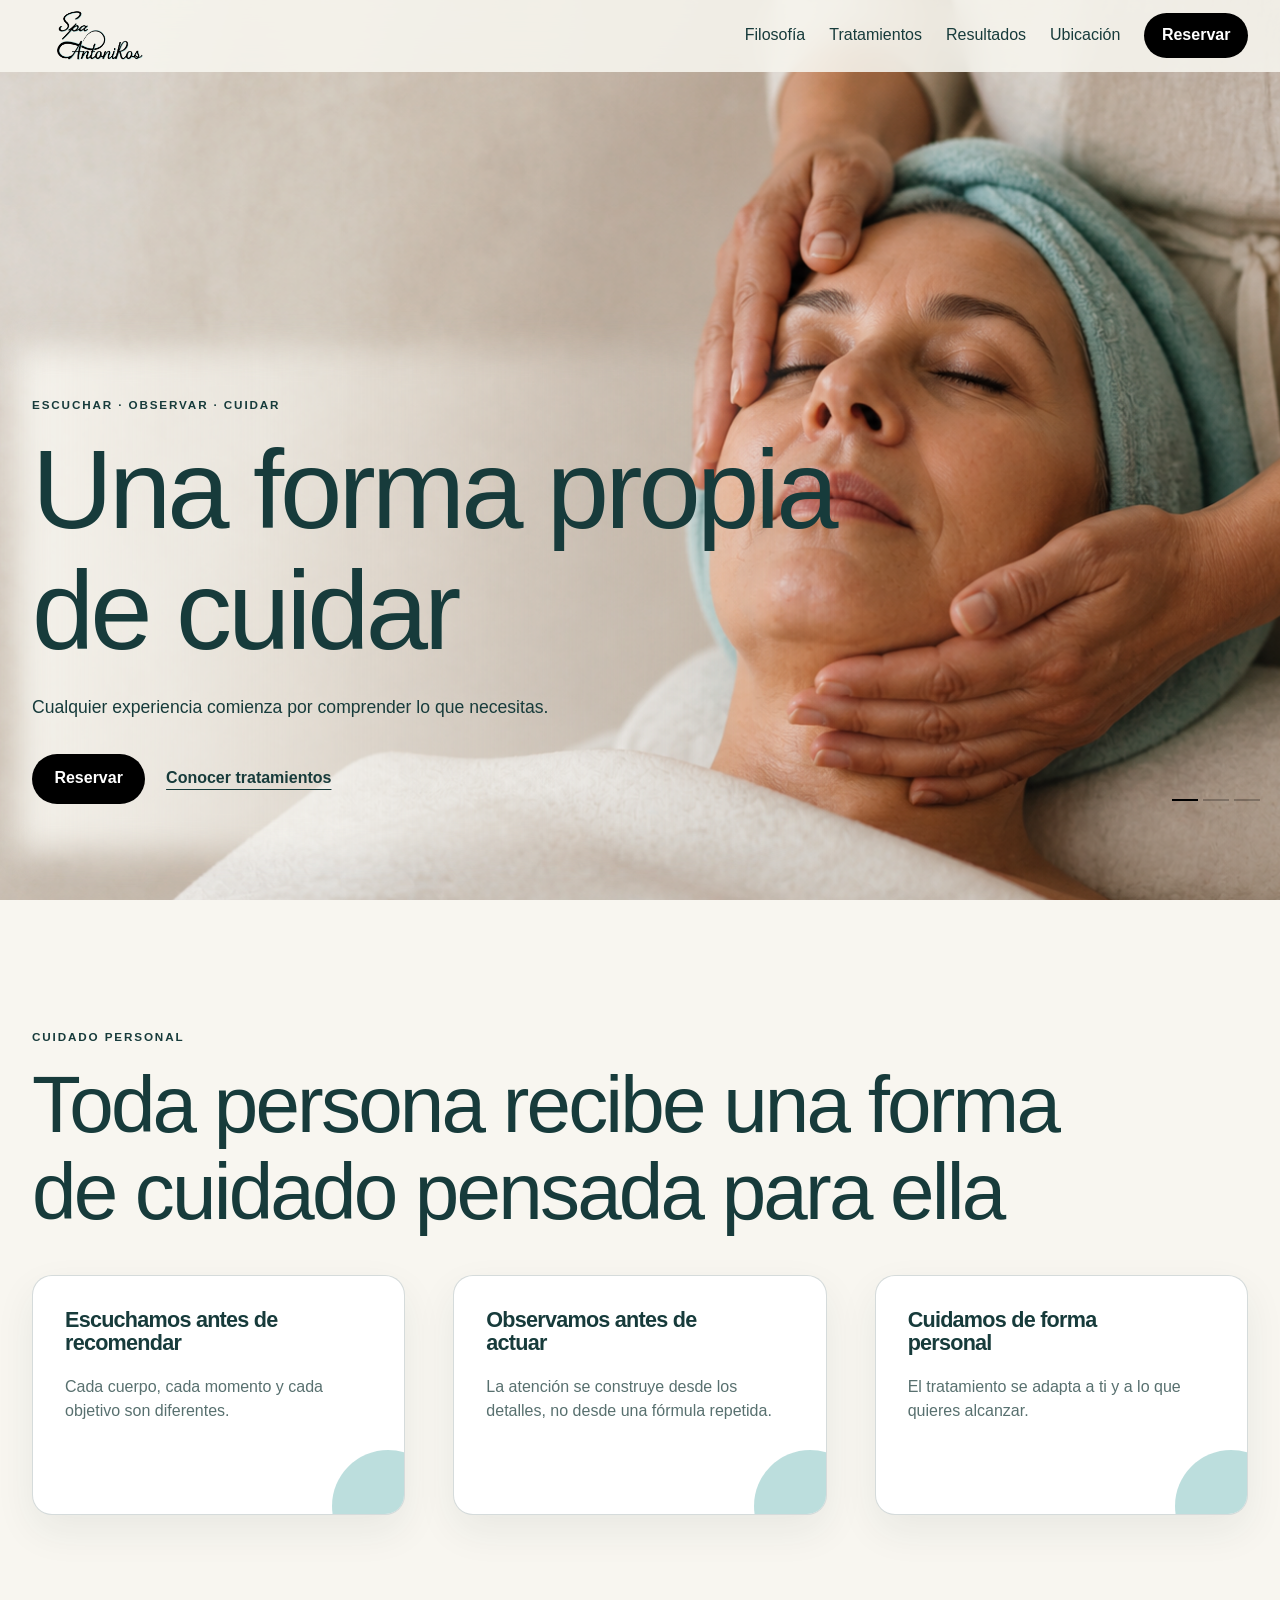
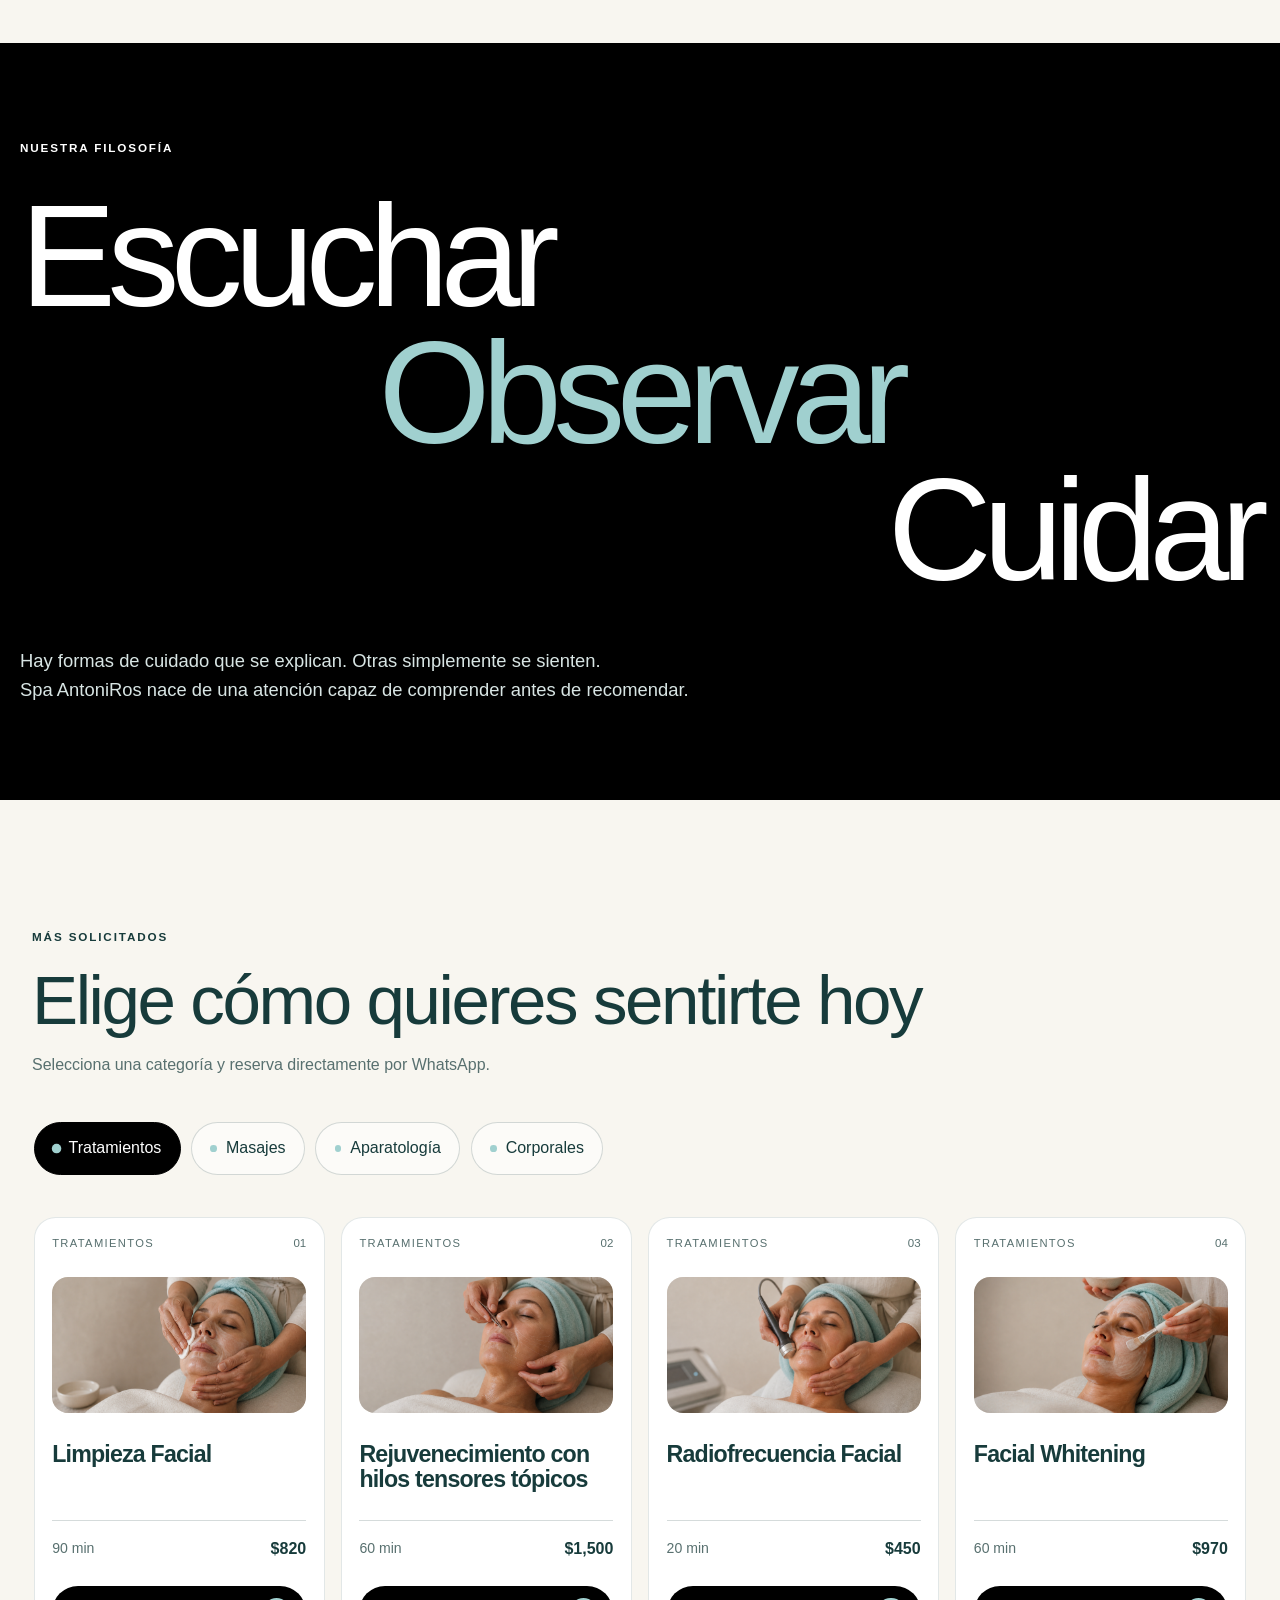
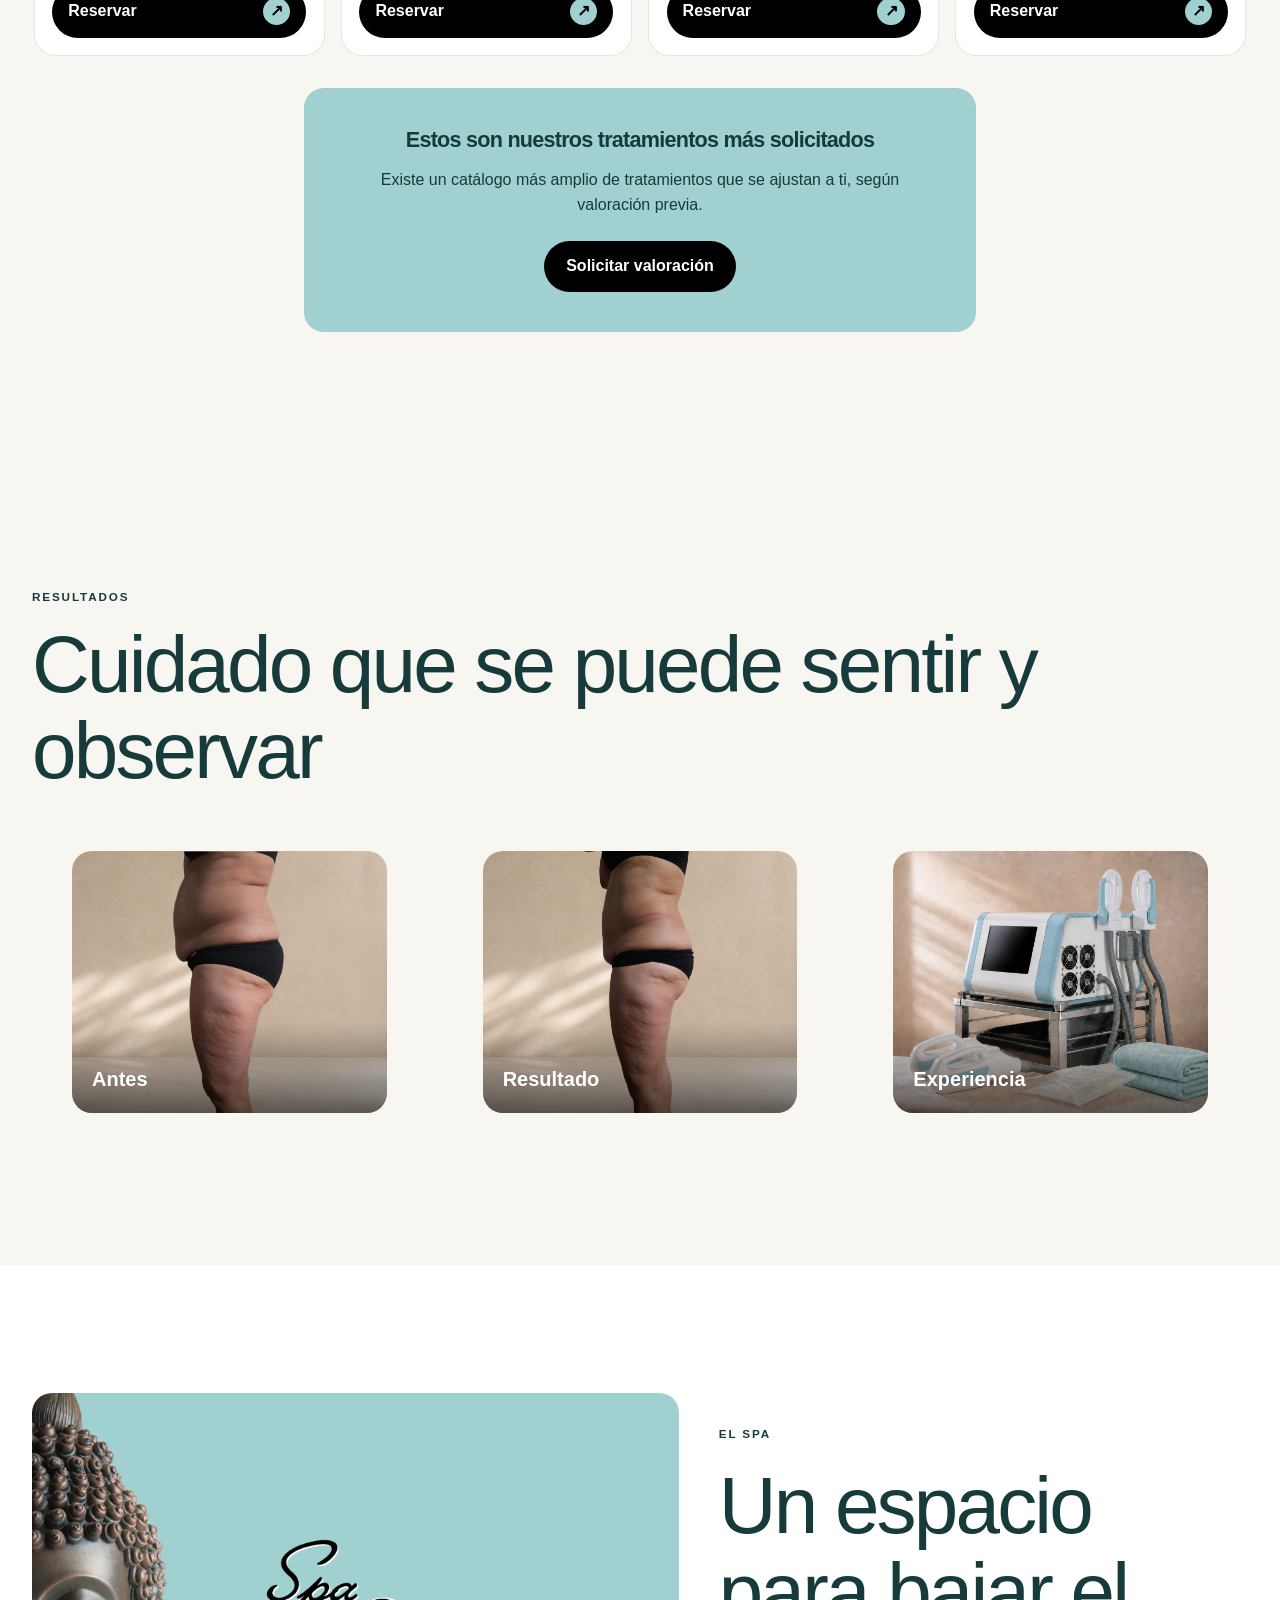
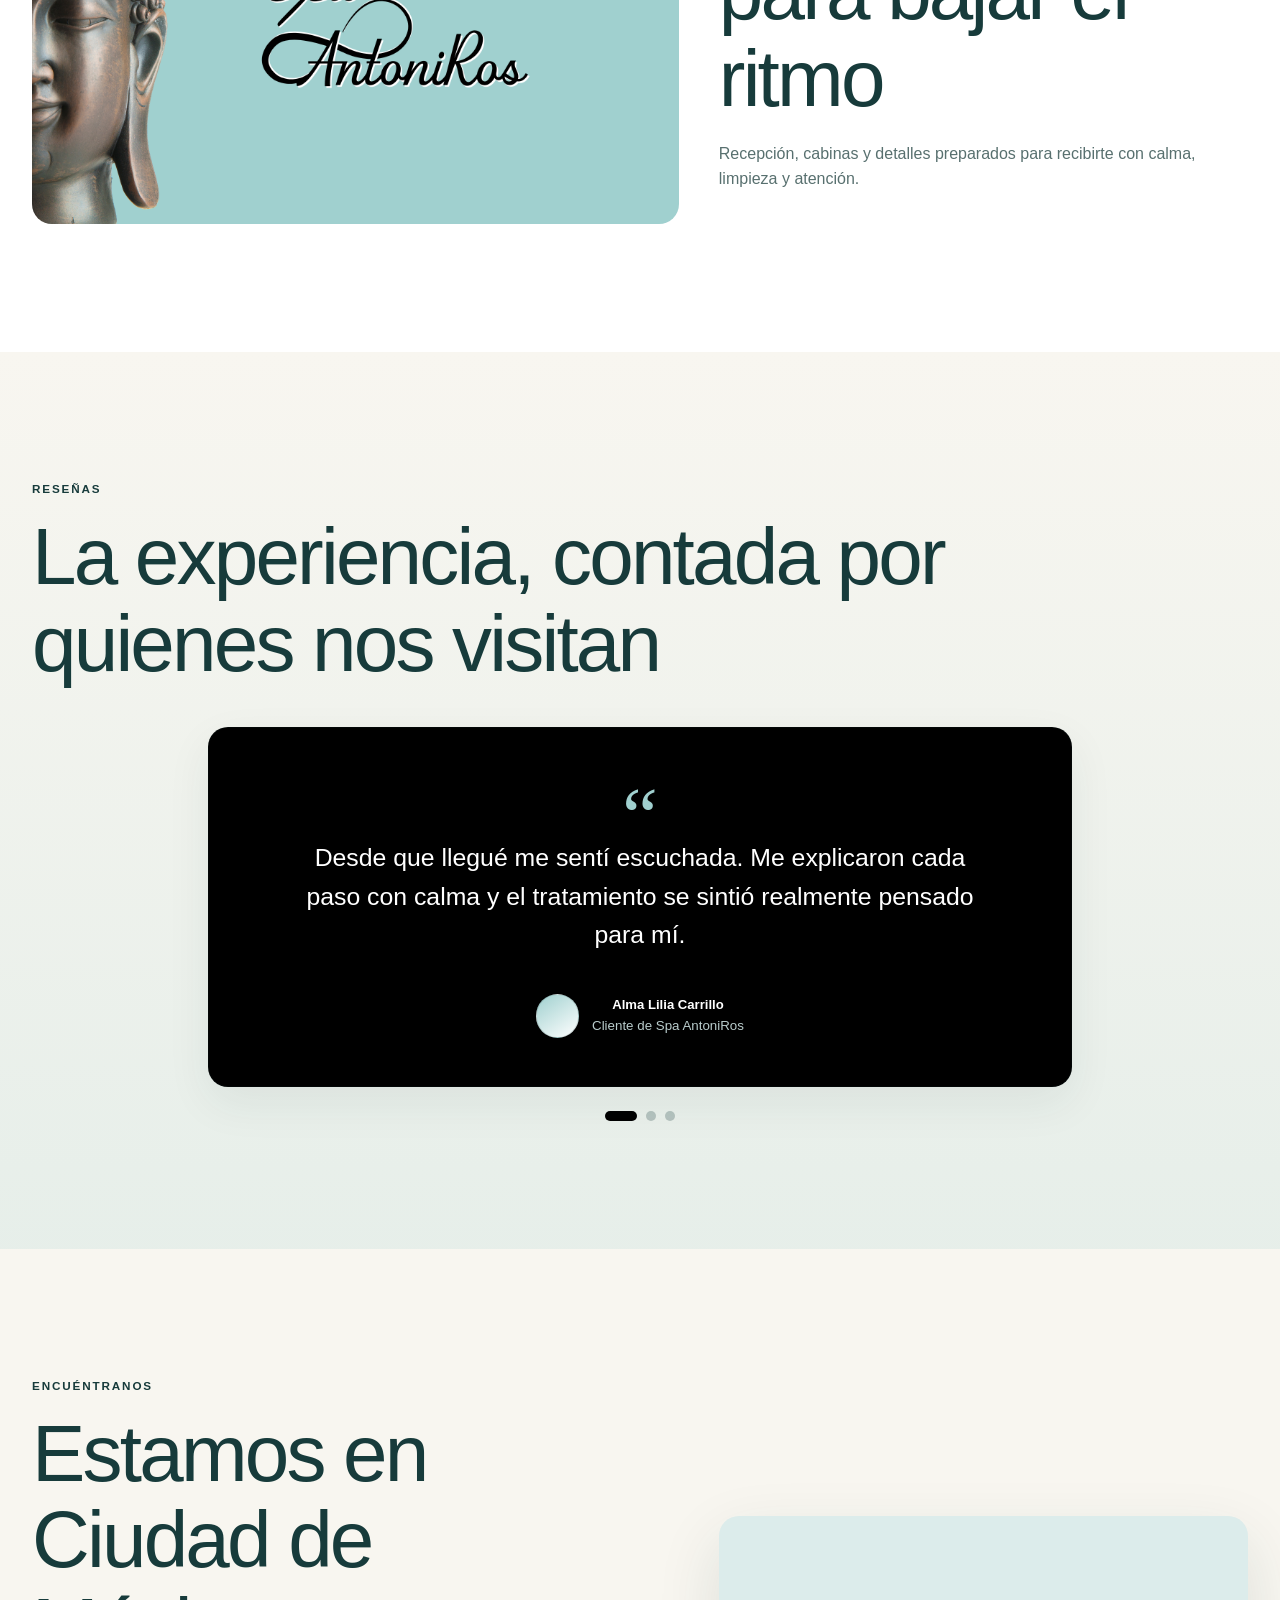
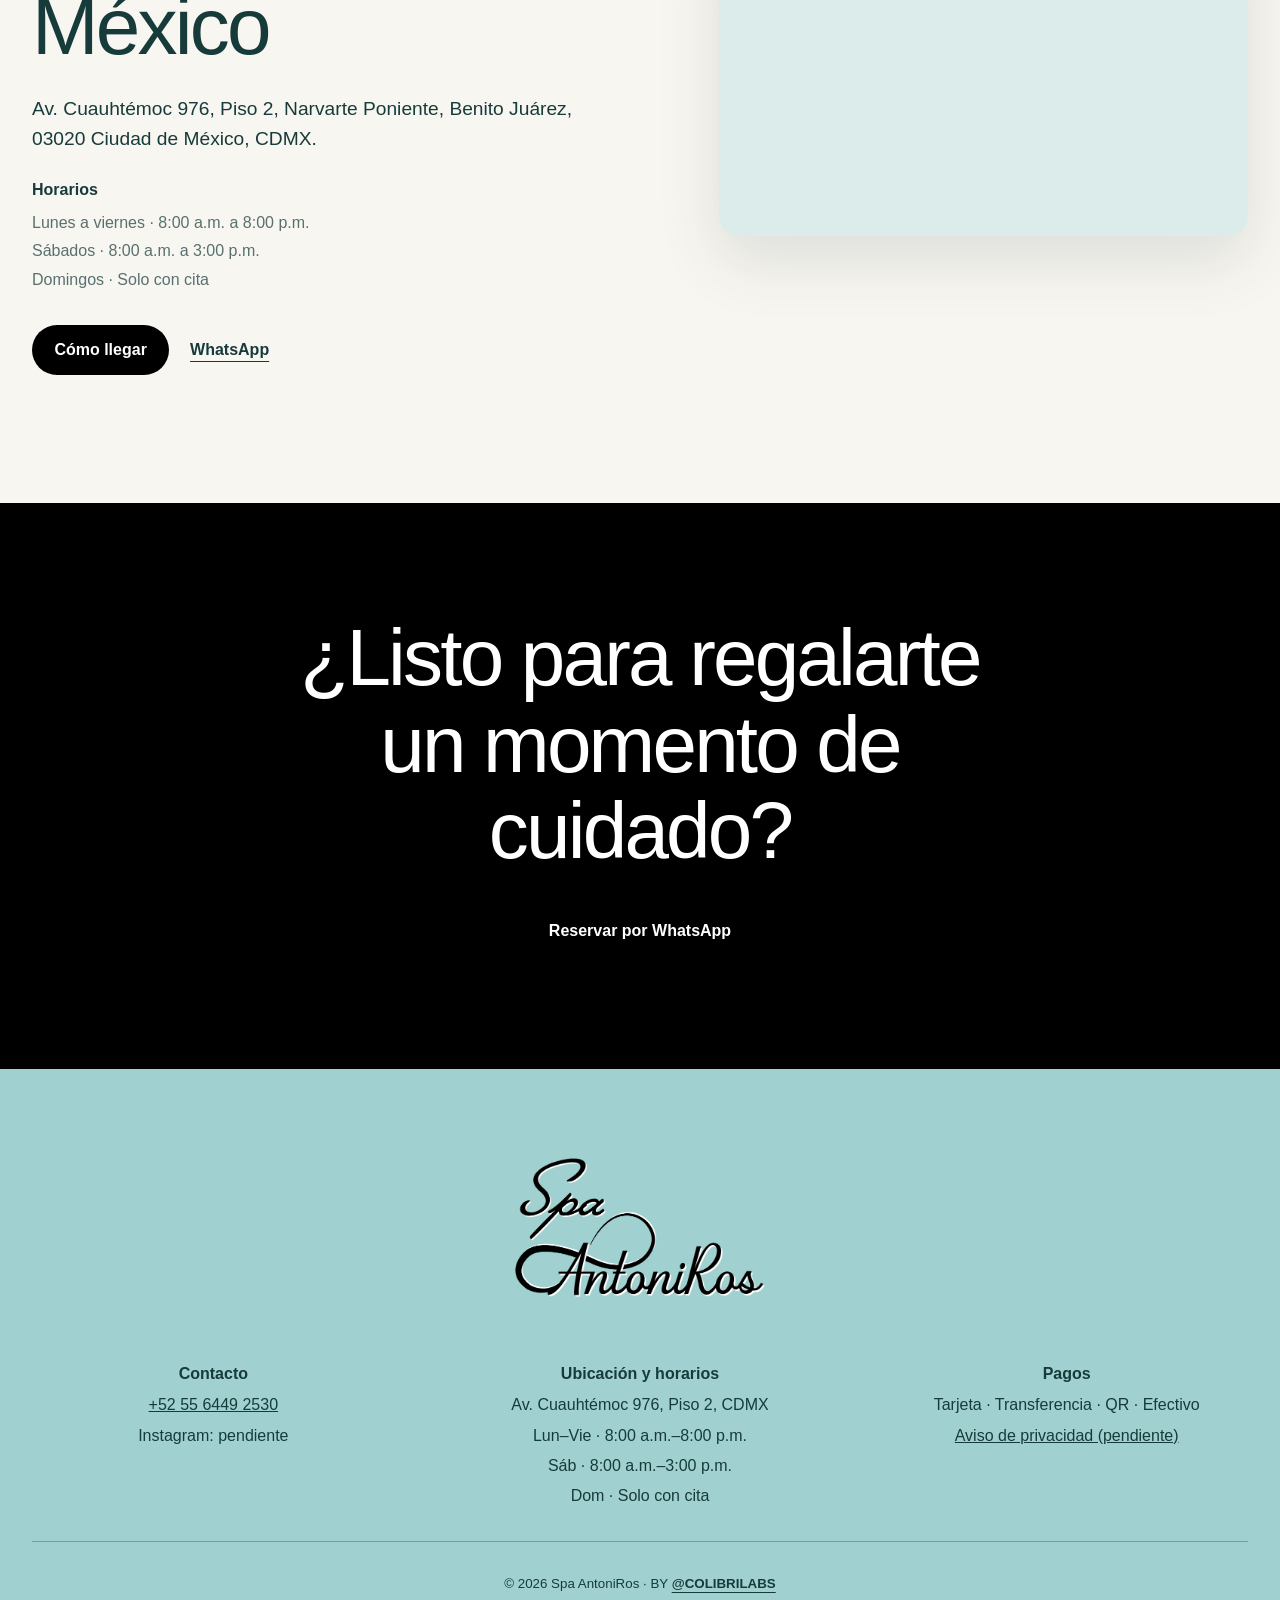
==== spa-landing/index.html @ aa19c797 "Enlaza experiencia con criolipolisis" ====
<!doctype html>
<html lang="es-MX">
<head>
  <meta charset="utf-8">
  <meta name="viewport" content="width=device-width,initial-scale=1,viewport-fit=cover">
  <meta name="theme-color" content="#F8F6F0">
  <meta name="description" content="Spa AntoniRos: una forma propia de cuidar. Tratamientos personalizados y reservación directa por WhatsApp en Ciudad de México.">
  <title>Spa AntoniRos | Una forma propia de cuidar</title>
  <link rel="manifest" href="manifest.json">
  <link rel="stylesheet" href="css/variables.css">
  <link rel="stylesheet" href="css/reset.css">
  <link rel="stylesheet" href="css/typography.css">
  <link rel="stylesheet" href="css/layout.css">
  <link rel="stylesheet" href="css/components.css">
  <link rel="stylesheet" href="css/animations.css">
  <link rel="stylesheet" href="css/responsive.css">
</head>
<body>
  <a class="skip-link" href="#main">Saltar al contenido</a>

  <div class="intro" id="intro" aria-hidden="true">
    <img class="intro__logo" src="assets/branding/logo-header-transparent.png" alt="">
  </div>

  <header class="site-header" data-header>
    <a class="brand" href="#inicio" aria-label="Spa AntoniRos, inicio">
      <img src="assets/branding/logo-header-transparent.png" alt="Spa AntoniRos">
    </a>
    <button class="menu-toggle" type="button" aria-expanded="false" aria-controls="site-nav"><span></span><span></span><span></span><span class="sr-only">Abrir menú</span></button>
    <nav class="site-nav" id="site-nav" aria-label="Navegación principal">
      <a href="#filosofia">Filosofía</a><a href="#tratamientos">Tratamientos</a><a href="#resultados">Resultados</a><a href="#ubicacion">Ubicación</a>
      <a class="button button--small" data-whatsapp data-message="Hola, quiero reservar una cita en Spa AntoniRos." href="#">Reservar</a>
    </nav>
  </header>

  <main id="main">
    <section class="hero" id="inicio" aria-label="Bienvenida">
      <div class="hero__slides" aria-hidden="true">
        <div class="hero__slide is-active hero__slide--one"></div>
        <div class="hero__slide hero__slide--two"></div>
        <div class="hero__slide hero__slide--three"></div>
      </div>
      <div class="hero__content reveal">
        <p class="eyebrow">Escuchar · Observar · Cuidar</p>
        <h1>Una forma propia<br>de cuidar</h1>
        <p>Cualquier experiencia comienza por comprender lo que necesitas.</p>
        <div class="actions"><a class="button" data-whatsapp data-message="Hola, quiero reservar una cita en Spa AntoniRos." href="#">Reservar</a><a class="text-link" href="#tratamientos">Conocer tratamientos</a></div>
      </div>
      <div class="hero__status" aria-hidden="true"><span class="is-active"></span><span></span><span></span></div>
    </section>

    <section class="section value" aria-labelledby="value-title">
      <div class="section__intro reveal"><p class="eyebrow">Cuidado personal</p><h2 id="value-title">Toda persona recibe una forma de cuidado pensada para ella</h2></div>
      <div class="value__grid" data-value-carousel>
        <article class="value-card reveal"><h3>Escuchamos antes de recomendar</h3><p>Cada cuerpo, cada momento y cada objetivo son diferentes.</p></article>
        <article class="value-card reveal"><h3>Observamos antes de actuar</h3><p>La atención se construye desde los detalles, no desde una fórmula repetida.</p></article>
        <article class="value-card reveal"><h3>Cuidamos de forma personal</h3><p>El tratamiento se adapta a ti y a lo que quieres alcanzar.</p></article>
      </div>
    </section>

    <section class="philosophy" id="filosofia" aria-labelledby="philosophy-title">
      <p class="eyebrow">Nuestra filosofía</p><h2 id="philosophy-title" class="sr-only">Escuchar, observar y cuidar</h2>
      <div class="philosophy__words"><span class="reveal">Escuchar</span><span class="reveal">Observar</span><span class="reveal">Cuidar</span></div>
      <p class="philosophy__copy reveal"><span>Hay formas de cuidado que se explican. Otras simplemente se sienten.</span> <span>Spa AntoniRos nace de una atención capaz de comprender antes de recomendar.</span></p>
    </section>

    <section class="section services" id="tratamientos" aria-labelledby="services-title">
      <div class="section__intro reveal"><p class="eyebrow">Más solicitados</p><h2 id="services-title">Elige cómo quieres sentirte hoy</h2><p>Selecciona una categoría y reserva directamente por WhatsApp.</p></div>
      <div class="tabs" role="tablist" aria-label="Categorías de servicios">
        <button role="tab" aria-selected="true" data-category="faciales">Tratamientos</button><button role="tab" aria-selected="false" data-category="masajes">Masajes</button><button role="tab" aria-selected="false" data-category="aparatologia">Aparatología</button><button role="tab" aria-selected="false" data-category="corporales">Corporales</button>
      </div>
      <div class="service-list" id="service-list" aria-live="polite"></div>
      <div class="catalog-note reveal"><h3>Estos son nuestros tratamientos más solicitados</h3><p>Existe un catálogo más amplio de tratamientos que se ajustan a ti, según valoración previa.</p><a class="button button--dark" data-whatsapp data-message="Hola, quiero solicitar una valoración en Spa AntoniRos." href="#">Solicitar valoración</a></div>
    </section>

    <section class="section results" id="resultados" aria-labelledby="results-title">
      <div class="section__intro reveal"><p class="eyebrow">Resultados</p><h2 id="results-title">Cuidado que se puede sentir y observar</h2></div>
      <div class="media-scroll results__gallery">
        <figure class="result-card">
          <picture><source media="(max-width: 47.999rem)" srcset="assets/results/antes-mobile.png"><img src="assets/results/antes-desktop.png" alt="Vista lateral antes del tratamiento corporal" loading="lazy"></picture>
          <figcaption>Antes</figcaption>
        </figure>
        <figure class="result-card">
          <picture><source media="(max-width: 47.999rem)" srcset="assets/results/resultado-mobile.png"><img src="assets/results/resultado-desktop.png" alt="Vista lateral después del tratamiento corporal" loading="lazy"></picture>
          <figcaption>Resultado</figcaption>
        </figure>
        <figure class="result-card">
          <a class="result-card__link" href="#criolipolisis" data-service-target="criolipolisis" data-service-category="aparatologia" aria-label="Ver tratamiento de Criolipólisis">
            <picture><source media="(max-width: 47.999rem)" srcset="assets/results/experiencia-mobile.png"><img src="assets/results/experiencia-desktop.png" alt="Equipo utilizado durante la experiencia corporal" loading="lazy"></picture>
            <figcaption>Experiencia</figcaption>
          </a>
        </figure>
      </div>
    </section>

    <section class="section experience" id="instalaciones" aria-labelledby="experience-title">
      <picture class="experience__visual">
        <source media="(max-width: 47.999rem)" srcset="assets/experience/experiencia-provisional-mobile.png">
        <img src="assets/experience/experiencia-provisional-desktop.png" alt="Ambiente de Spa AntoniRos" loading="lazy">
      </picture>
      <div class="experience__copy reveal"><p class="eyebrow">El SPA</p><h2 id="experience-title">Un espacio para bajar el ritmo</h2><p>Recepción, cabinas y detalles preparados para recibirte con calma, limpieza y atención.</p></div>
    </section>

    <section class="section testimonials" aria-labelledby="testimonials-title">
      <div class="section__intro reveal"><p class="eyebrow">Reseñas</p><h2 id="testimonials-title">La experiencia, contada por quienes nos visitan</h2></div>
      <div class="testimonial-carousel" data-testimonial-carousel>
        <div class="testimonial-grid" aria-live="polite">
          <article class="testimonial-card testimonial-card--featured is-active"><span class="testimonial-card__quote" aria-hidden="true">“</span><p>Desde que llegué me sentí escuchada. Me explicaron cada paso con calma y el tratamiento se sintió realmente pensado para mí.</p><footer><span class="testimonial-card__avatar" aria-hidden="true"></span><div><strong>Alma Lilia Carrillo</strong><small>Cliente de Spa AntoniRos</small></div></footer></article>
          <article class="testimonial-card" aria-hidden="true"><span class="testimonial-card__quote" aria-hidden="true">“</span><p>Me gustó mucho que primero preguntaran qué necesitaba y cómo me sentía. La atención fue cercana, profesional y sin prisas.</p><footer><span class="testimonial-card__avatar" aria-hidden="true"></span><div><strong>Davne Lopez Flores</strong><small>Cliente de Spa AntoniRos</small></div></footer></article>
          <article class="testimonial-card" aria-hidden="true"><span class="testimonial-card__quote" aria-hidden="true">“</span><p>El espacio transmite tranquilidad desde que entras. Salí muy satisfecho con la atención y con ganas de volver para continuar mi cuidado.</p><footer><span class="testimonial-card__avatar" aria-hidden="true"></span><div><strong>Santiago Landeros</strong><small>Cliente de Spa AntoniRos</small></div></footer></article>
        </div>
        <div class="testimonial-dots" aria-label="Seleccionar testimonio"><button class="is-active" type="button" aria-label="Testimonio de Alma Lilia Carrillo"></button><button type="button" aria-label="Testimonio de Davne Lopez Flores"></button><button type="button" aria-label="Testimonio de Santiago Landeros"></button></div>
      </div>
    </section>

    <section class="section location" id="ubicacion" aria-labelledby="location-title">
      <div class="location__content reveal"><p class="eyebrow">Encuéntranos</p><h2 id="location-title"><span>Estamos en</span> <span>Ciudad de México</span></h2><address>Av. Cuauhtémoc 976, Piso 2, Narvarte Poniente, Benito Juárez, 03020 Ciudad de México, CDMX.</address><div class="hours"><strong>Horarios</strong><span>Lunes a viernes · 8:00 a.m. a 8:00 p.m.</span><span>Sábados · 8:00 a.m. a 3:00 p.m.</span><span>Domingos · Solo con cita</span></div><div class="actions"><a class="button button--dark" href="https://maps.app.goo.gl/gYnQPTbPD8NWdQDX9" target="_blank" rel="noopener">Cómo llegar</a><a class="text-link" data-whatsapp data-message="Hola, quiero información para visitar Spa AntoniRos." href="#">WhatsApp</a></div></div>
      <div class="map-embed"><iframe title="Mapa de Spa AntoniRos en Avenida Cuauhtémoc 976" src="https://www.google.com/maps?q=Av.%20Cuauht%C3%A9moc%20976%2C%20Narvarte%20Poniente%2C%20Benito%20Ju%C3%A1rez%2C%2003020%20Ciudad%20de%20M%C3%A9xico%2C%20CDMX&z=17&output=embed" loading="lazy" referrerpolicy="no-referrer-when-downgrade" allowfullscreen></iframe></div>
    </section>

    <section class="final-cta"><h2>¿Listo para regalarte un momento de cuidado?</h2><a class="button" data-whatsapp data-message="Hola, quiero reservar una cita en Spa AntoniRos." href="#">Reservar por WhatsApp</a></section>
  </main>

  <footer class="footer"><a class="footer__brand" href="#inicio" aria-label="Volver al inicio"><img class="footer__logo" src="assets/branding/logo-footer-white-transparent.png" alt="Spa AntoniRos"></a><div><strong>Contacto</strong><a data-whatsapp data-message="Hola, quiero información sobre Spa AntoniRos." href="#">+52 55 6449 2530</a><span>Instagram: pendiente</span></div><div><strong>Ubicación y horarios</strong><span>Av. Cuauhtémoc 976, Piso 2, CDMX</span><span>Lun–Vie · 8:00 a.m.–8:00 p.m.</span><span>Sáb · 8:00 a.m.–3:00 p.m.</span><span>Dom · Solo con cita</span></div><div><strong>Pagos</strong><span>Tarjeta · Transferencia · QR · Efectivo</span><a href="#">Aviso de privacidad (pendiente)</a></div><small>© <span id="year"></span> Spa AntoniRos · BY <a class="colibrilabs-link" href="#" data-url-pending="true" aria-label="Sitio web de ColibriLabs, enlace pendiente">@COLIBRILABS</a></small></footer>
  <script src="js/app.js" defer></script><script src="js/menu.js" defer></script><script src="js/scroll.js" defer></script><script src="js/slider.js" defer></script><script src="js/animations.js" defer></script>
</body>
</html>
---- spa-landing/css/variables.css ----
:root{--color-bg:#F8F6F0;--color-black:#000;--color-aqua:#A0D0CF;--color-white:#fff;--color-text:#173B3B;--color-muted:#58706F;--color-border:rgba(23,59,59,.18);--color-surface:#fff;--color-accent:#A0D0CF;--color-hover:#8BC0BF;--font-ui:"Avenir Next",Avenir,"Helvetica Neue",Arial,sans-serif;--max-width:76rem;--radius:1.25rem;--shadow:0 1.5rem 4rem rgba(23,59,59,.12);--ease:cubic-bezier(.22,1,.36,1);--header-height:4.5rem}
---- spa-landing/css/typography.css ----
body{font-family:var(--font-ui);font-size:1rem;line-height:1.55;color:var(--color-text);background:var(--color-bg);-webkit-font-smoothing:antialiased}h1,h2,h3{line-height:1.08;letter-spacing:-.035em}h1{font-size:clamp(3.2rem,14vw,7rem);font-weight:500}h2{font-size:clamp(2.3rem,9vw,5rem);font-weight:500}h3{font-size:1.35rem}.eyebrow{text-transform:uppercase;letter-spacing:.16em;font-size:.73rem;font-weight:700}.text-link{font-weight:700;text-underline-offset:.35rem}.pending{color:var(--color-muted);font-size:.9rem}.sr-only{position:absolute;width:1px;height:1px;padding:0;margin:-1px;overflow:hidden;clip:rect(0,0,0,0);white-space:nowrap;border:0}
---- spa-landing/css/layout.css ----
body{overflow-x:hidden;padding-bottom:calc(4.5rem + env(safe-area-inset-bottom))}.section{padding:5.5rem 1.25rem}.section__intro{max-width:46rem;margin-bottom:2.5rem}.section__intro .eyebrow{margin-bottom:1rem}.section__intro>p:last-child{margin-top:1rem;color:var(--color-muted);max-width:36rem}.site-header{position:fixed;z-index:30;top:0;left:0;right:0;height:var(--header-height);display:flex;align-items:center;justify-content:space-between;padding:.55rem 1rem;background:rgba(248,246,240,.88);backdrop-filter:blur(16px);border-bottom:1px solid transparent;transition:.3s}.site-header.is-scrolled{border-color:var(--color-border)}.brand img{width:8.5rem;height:3.4rem;object-fit:contain}.hero{position:relative;min-height:100svh;display:flex;align-items:flex-end;padding:8rem 1.25rem 7rem;overflow:hidden}.hero__slides,.hero__slide{position:absolute;inset:0}.hero__slide{opacity:0;transition:opacity 1.5s ease,transform 8s linear;transform:scale(1);background:linear-gradient(155deg,var(--color-bg) 18%,var(--color-aqua) 100%)}.hero__slide--two{background:linear-gradient(150deg,var(--color-aqua),#dbe9e5 54%,var(--color-bg))}.hero__slide--three{background:radial-gradient(circle at 75% 22%,var(--color-white),transparent 34%),linear-gradient(145deg,#d8eeee,var(--color-bg))}.hero__slide.is-active{opacity:1;transform:scale(1.035)}.hero__content{position:relative;z-index:2;max-width:42rem}.hero__content:before{content:"";position:absolute;inset:-3rem -1rem;background:linear-gradient(90deg,rgba(248,246,240,.88),transparent);z-index:-1;filter:blur(1rem)}.hero__content .eyebrow{margin-bottom:1rem}.hero__content>p:not(.eyebrow){max-width:28rem;margin-top:1.4rem;font-size:1.1rem}.actions{display:flex;align-items:center;gap:1.3rem;flex-wrap:wrap;margin-top:2rem}.hero__status{position:absolute;z-index:3;right:1.25rem;bottom:6.2rem;display:flex;gap:.35rem}.hero__status span{width:1.6rem;height:2px;background:rgba(0,0,0,.25)}.hero__status .is-active{background:var(--color-black)}.value__grid{display:grid;gap:1px;background:var(--color-border)}.value article{background:var(--color-bg);padding:2rem 0}.value article span{display:block;color:var(--color-muted);font-size:.8rem;margin-bottom:2rem}.value article p{margin-top:.9rem;color:var(--color-muted)}.philosophy{padding:6rem 1.25rem;background:var(--color-black);color:var(--color-white)}.philosophy__words{display:grid;margin:2rem 0}.philosophy__words span{font-size:clamp(3.3rem,16vw,9rem);line-height:.95;letter-spacing:-.06em}.philosophy__words span:nth-child(2){color:var(--color-aqua);text-align:center}.philosophy__words span:nth-child(3){text-align:right}.philosophy__copy{max-width:38rem;margin-top:3rem;font-size:1.15rem;color:#d8e5e4}.service-list{display:grid;gap:1rem;margin-top:1.5rem}.catalog-note{margin-top:3rem;padding:2rem;border-radius:var(--radius);background:var(--color-aqua)}.catalog-note p{margin:1rem 0 1.5rem}.media-scroll{display:grid;grid-auto-flow:column;grid-auto-columns:82%;gap:1rem;overflow:auto;scroll-snap-type:x mandatory;padding-bottom:.5rem}.placeholder{min-height:20rem;display:flex;flex-direction:column;justify-content:flex-end;padding:1.25rem;background:linear-gradient(145deg,#d9ece8,var(--color-aqua));border:1px dashed rgba(23,59,59,.3);border-radius:var(--radius);scroll-snap-align:start}.placeholder span{font-size:1.4rem;font-weight:600}.placeholder small{color:var(--color-muted)}.experience{display:grid;gap:2.5rem;background:var(--color-white)}.experience__visual{min-height:28rem}.experience__copy p:last-child{margin-top:1.25rem;color:var(--color-muted)}.testimonials{background:var(--color-bg)}.testimonial-placeholder{padding:3rem 1.5rem;border-top:1px solid var(--color-border);border-bottom:1px solid var(--color-border);text-align:center}.testimonial-placeholder small{display:block;margin-top:.7rem;color:var(--color-muted)}.valuation{padding:5rem 1.25rem;background:var(--color-aqua)}.valuation h2{margin:1rem 0;max-width:48rem}.valuation>p:not(.eyebrow){max-width:38rem}.location{display:grid;gap:2.5rem}.location address{margin:1.5rem 0;font-size:1.2rem;max-width:34rem}.map-placeholder{min-height:20rem;display:grid;place-content:center;text-align:center;border-radius:var(--radius);background:repeating-linear-gradient(45deg,#dceceb,#dceceb 10px,#d3e5e3 10px,#d3e5e3 20px)}.map-placeholder span{font-size:2rem}.map-placeholder small{color:var(--color-muted)}.final-cta{padding:5rem 1.25rem 7rem;text-align:center;background:var(--color-black);color:var(--color-white)}.final-cta img{width:min(32rem,90%);margin:auto}.final-cta h2{max-width:44rem;margin:2rem auto}.footer{display:grid;gap:2rem;padding:4rem 1.25rem 7rem;background:var(--color-aqua)}.footer img{width:13rem}.footer div{display:flex;flex-direction:column;gap:.35rem}.footer small{padding-top:2rem;border-top:1px solid rgba(0,0,0,.25)}

/* Editorial services and testimonials */
.service-list{grid-auto-flow:column;grid-auto-columns:min(82vw,20rem);overflow-x:auto;padding:.25rem .1rem 1.5rem;scroll-snap-type:x mandatory;scrollbar-width:none}.service-list::-webkit-scrollbar{display:none}.service-card{scroll-snap-align:start}.catalog-note{margin-top:2rem}.testimonials{background:linear-gradient(180deg,var(--color-bg),rgba(160,208,207,.2))}.testimonial-grid{display:grid;gap:1rem}.testimonial-card{position:relative;display:flex;flex-direction:column;min-height:16rem;padding:1.5rem;border-radius:1.25rem;background:rgba(255,255,255,.76);border:1px solid rgba(23,59,59,.13);box-shadow:0 1rem 2.8rem rgba(23,59,59,.07)}.testimonial-card--featured{background:var(--color-black);color:var(--color-white)}.testimonial-card__quote{height:3.3rem;font-family:Georgia,serif;font-size:5rem;line-height:1;color:var(--color-aqua)}.testimonial-card>p{max-width:28rem;margin:.65rem 0 2.5rem;font-size:1.15rem}.testimonial-card footer{display:flex;align-items:center;gap:.8rem;margin-top:auto}.testimonial-card__avatar{width:2.7rem;height:2.7rem;flex:0 0 auto;border-radius:50%;background:linear-gradient(145deg,var(--color-aqua),var(--color-white));border:1px solid rgba(23,59,59,.15)}.testimonial-card footer div{display:flex;flex-direction:column}.testimonial-card footer strong{font-size:.82rem}.testimonial-card footer small{color:var(--color-muted)}.testimonial-card--featured footer small{color:#b9cccc}

body{padding-bottom:0}.valuation .button{margin-top:2.25rem}.hours{display:flex;flex-direction:column;gap:.25rem;margin-top:1.5rem}.hours strong{margin-bottom:.25rem}.hours span{color:var(--color-muted)}.footer>small{text-align:center}.colibrilabs-link{font-weight:700;text-underline-offset:.25rem}.footer__brand{display:block;justify-self:center;width:min(16.8rem,50.4%);margin:0 auto 1.5rem}.footer .footer__logo{display:block;width:100%;margin:0}.map-embed{min-height:20rem;overflow:hidden;border-radius:var(--radius);background:#dceceb;box-shadow:var(--shadow)}.map-embed iframe{display:block;width:100%;height:100%;min-height:20rem;border:0}.location__content>.eyebrow{margin-bottom:1rem}

/* Personal care cards */
.value__grid{gap:1rem;background:transparent}.value .value-card{position:relative;min-height:15rem;padding:2rem;border:1px solid var(--color-border);border-radius:var(--radius);background:var(--color-white);box-shadow:0 1rem 2.5rem rgba(23,59,59,.07);overflow:hidden}.value .value-card::after{content:"";position:absolute;width:7rem;height:7rem;right:-2.5rem;bottom:-3rem;border-radius:50%;background:var(--color-aqua);opacity:.7}.value .value-card h3{position:relative;z-index:1;max-width:15rem}.value .value-card p{position:relative;z-index:1;margin-top:1.25rem;max-width:22rem}

/* Automatic testimonials carousel */
.testimonial-carousel{max-width:54rem;margin-inline:auto}.testimonial-grid{display:grid}.testimonial-card{grid-area:1/1;min-height:19rem;opacity:0;visibility:hidden;transform:translateX(2rem);pointer-events:none;transition:opacity .55s var(--ease),transform .55s var(--ease),visibility .55s}.testimonial-card.is-active{opacity:1;visibility:visible;transform:none;pointer-events:auto}.testimonial-card>p{font-size:clamp(1.15rem,2.2vw,1.55rem)}.testimonial-dots{display:flex;justify-content:center;gap:.55rem;margin-top:1.5rem}.testimonial-dots button{width:.65rem;height:.65rem;padding:0;border:0;border-radius:50%;background:rgba(23,59,59,.25);cursor:pointer;transition:width .25s,background .25s}.testimonial-dots button.is-active{width:2rem;border-radius:999px;background:var(--color-black)}
/* Fotografias finales del hero: facial, ambiente y masaje. */
.hero__slide{background-size:cover;background-repeat:no-repeat;background-position:center}
.hero__slide--one{background-image:url("../assets/hero/hero-01-final.png")}
.hero__slide--two{background-image:url("../assets/hero/hero-02-final.png")}
.hero__slide--three{background-image:url("../assets/hero/hero-03-final.png")}

/* Alignment and mobile personal-care carousel */
.catalog-note{text-align:center}
.catalog-note .button{display:flex;width:max-content;margin-right:auto;margin-left:auto}
.experience__copy .eyebrow{margin-bottom:1.25rem}
@media(max-width:47.999rem){
  .value__grid{display:flex;gap:1rem;overflow-x:auto;scroll-snap-type:x mandatory;scrollbar-width:none;background:transparent}
  .value__grid::-webkit-scrollbar{display:none}
  .value .value-card{flex:0 0 calc(100% - .25rem);scroll-snap-align:center;border-color:var(--color-bg);box-shadow:none}
  .location__content h2 span{display:block}
}

.footer{padding-bottom:3rem}

/* Fotografías responsivas de resultados */
.result-card{position:relative;aspect-ratio:9/10;overflow:hidden;border-radius:var(--radius);scroll-snap-align:start;background:var(--color-bg)}
.result-card picture,.result-card img{display:block;width:100%;height:100%}
.result-card img{object-fit:cover}
.result-card::after{content:"";position:absolute;inset:auto 0 0;height:35%;background:linear-gradient(transparent,rgba(0,0,0,.55));pointer-events:none}
.result-card figcaption{position:absolute;z-index:1;left:1.25rem;bottom:1.1rem;color:var(--color-white);font-size:1.25rem;font-weight:600}
.result-card__link{display:block;width:100%;height:100%;color:inherit;text-decoration:none}
.result-card__link:focus-visible{outline:3px solid var(--color-aqua);outline-offset:-6px}

.experience__visual{display:block;min-height:0;aspect-ratio:4/5;overflow:hidden;border-radius:var(--radius);background:var(--color-aqua)}
.experience__visual img{width:100%;height:100%;object-fit:cover}
---- spa-landing/css/components.css ----
.skip-link{position:fixed;z-index:100;top:.5rem;left:.5rem;padding:.8rem;background:#fff;transform:translateY(-150%)}.skip-link:focus{transform:none}.button{display:inline-flex;min-height:3rem;align-items:center;justify-content:center;padding:.8rem 1.4rem;border-radius:999px;background:var(--color-black);color:var(--color-white);text-decoration:none;font-weight:700;transition:transform .25s,background .25s}.button:hover{background:#244b4a;transform:translateY(-2px)}.button:focus-visible,.text-link:focus-visible,.tabs button:focus-visible,.menu-toggle:focus-visible,.site-nav a:focus-visible{outline:3px solid var(--color-aqua);outline-offset:4px}.button--dark{background:var(--color-black)}.button--small{min-height:2.6rem;padding:.65rem 1.1rem}.menu-toggle{display:grid;gap:4px;background:transparent;padding:.75rem;cursor:pointer}.menu-toggle span:not(.sr-only){display:block;width:1.5rem;height:1.5px;background:var(--color-black)}.site-nav{position:fixed;inset:var(--header-height) 0 auto;display:grid;gap:0;background:var(--color-bg);padding:1.5rem;transform:translateY(-130%);transition:transform .5s var(--ease);box-shadow:var(--shadow)}.site-nav.is-open{transform:none}.site-nav>a:not(.button){padding:1rem 0;border-bottom:1px solid var(--color-border);text-decoration:none}.tabs{display:flex;gap:.5rem;overflow:auto;padding-bottom:.5rem}.tabs button{white-space:nowrap;padding:.7rem 1rem;border-radius:999px;background:transparent;border:1px solid var(--color-border);cursor:pointer}.tabs button[aria-selected="true"]{background:var(--color-black);color:var(--color-white)}.service-card{display:grid;grid-template-columns:1fr auto;gap:.5rem 1rem;padding:1.25rem;border-radius:1rem;background:var(--color-white);border:1px solid var(--color-border)}.service-card__category{font-size:.7rem;text-transform:uppercase;letter-spacing:.12em;color:var(--color-muted)}.service-card h3{grid-column:1/-1}.service-card__meta{display:flex;gap:.8rem;color:var(--color-muted)}.service-card .button{grid-column:2;grid-row:3/5;align-self:end}.service-card--pending{opacity:.7}.mobile-cta{position:fixed;z-index:40;left:.75rem;right:.75rem;bottom:calc(.65rem + env(safe-area-inset-bottom))}.mobile-cta a{display:flex;align-items:center;justify-content:space-between;min-height:3.7rem;padding:.7rem 1.2rem;border-radius:999px;background:var(--color-black);color:var(--color-white);text-decoration:none;box-shadow:var(--shadow)}

/* Service cards redesign */
.tabs{gap:.65rem;padding:.25rem .1rem .85rem;scrollbar-width:none}.tabs::-webkit-scrollbar{display:none}.tabs button{position:relative;padding:.82rem 1.15rem;background:rgba(255,255,255,.5);transition:color .25s,background .25s,border-color .25s,transform .25s var(--ease),box-shadow .25s}.tabs button::before{content:"";display:inline-block;width:.42rem;height:.42rem;margin-right:.55rem;border-radius:50%;background:var(--color-aqua);vertical-align:.08rem;transition:background .25s,transform .25s}.tabs button:hover{border-color:var(--color-aqua);background:var(--color-white);transform:translateY(-2px);box-shadow:0 .65rem 1.4rem rgba(23,59,59,.08)}.tabs button[aria-selected="true"]{border-color:var(--color-black);box-shadow:0 .8rem 1.8rem rgba(0,0,0,.18)}.tabs button[aria-selected="true"]::before{transform:scale(1.35)}.service-card{position:relative;display:flex;flex-direction:column;min-height:25rem;padding:1.1rem;border-radius:1.35rem;border-color:rgba(23,59,59,.12);overflow:hidden;transition:transform .35s var(--ease),box-shadow .35s,border-color .35s}.service-card:hover{transform:translateY(-6px);border-color:rgba(160,208,207,.8);box-shadow:0 1.5rem 3rem rgba(23,59,59,.13)}.service-card__top{display:flex;align-items:center;justify-content:space-between;gap:1rem}.service-card__number{font-size:.72rem;color:var(--color-muted)}.service-card__art{position:relative;height:8.5rem;margin:1rem 0 1.3rem;border-radius:1rem;background:linear-gradient(145deg,var(--color-bg),#d9ece9);overflow:hidden}.service-card__art::before,.service-card__art::after,.service-card__art span{content:"";position:absolute;border-radius:50%}.service-card__art::before{width:7.5rem;height:7.5rem;right:-1rem;bottom:-2.2rem;background:var(--color-aqua)}.service-card__art::after{width:4.2rem;height:4.2rem;right:3.5rem;bottom:-1.2rem;background:rgba(255,255,255,.78)}.service-card__art span{width:2.2rem;height:2.2rem;right:1.1rem;top:1rem;border:1px solid rgba(23,59,59,.22)}.service-card h3{font-size:1.45rem;max-width:18rem;margin-bottom:auto}.service-card__meta{display:flex;align-items:center;justify-content:space-between;margin-top:1.25rem;padding-top:1rem;border-top:1px solid var(--color-border);font-size:.88rem}.service-card__meta strong{color:var(--color-text);font-size:1rem}.service-card__action{display:flex;align-items:center;justify-content:space-between;margin-top:1rem;padding:.78rem 1rem;border-radius:999px;background:var(--color-black);color:var(--color-white);font-weight:700;text-decoration:none;transition:background .25s,transform .25s}.service-card__action span:last-child{display:grid;place-items:center;width:1.7rem;height:1.7rem;border-radius:50%;background:var(--color-aqua);color:var(--color-black);transition:transform .25s}.service-card__action:hover{background:#173b3b;transform:translateY(-1px)}.service-card__action:hover span:last-child{transform:rotate(45deg)}

.service-card__art--photo{background:var(--color-bg)}.service-card__art--photo::before,.service-card__art--photo::after{display:none}.service-card__art--photo img{width:100%;height:100%;object-fit:cover;object-position:62% center;transition:transform .45s var(--ease)}.service-card:hover .service-card__art--photo img{transform:scale(1.035)}

/* Category tabs: clean selected state without focus or tap shadows. */
.tabs button,.tabs button:hover,.tabs button:focus,.tabs button:focus-visible,.tabs button[aria-selected="true"]{box-shadow:none}
.tabs button:focus,.tabs button:focus-visible{outline:none}
.tabs button{-webkit-tap-highlight-color:transparent}
.tabs button{color:var(--color-text)}.tabs button[aria-selected="true"],.tabs button[aria-selected="true"]:hover,.tabs button[aria-selected="true"]:focus{background:var(--color-black);color:var(--color-white)}
---- spa-landing/css/animations.css ----
.intro{position:fixed;z-index:80;inset:0;display:grid;place-items:center;isolation:isolate}.intro::before{content:"";position:absolute;z-index:0;inset:0;background:var(--color-bg);opacity:1;transition:opacity .85s ease-in}.intro__logo{position:relative;z-index:1;width:min(88vw,42rem);opacity:0;transform:translateY(1rem) scale(.96);transform-origin:center;animation:introLogo 1.35s var(--ease) .25s forwards;will-change:transform,opacity}.intro.is-flying::before{opacity:0}.intro.is-done{visibility:hidden;pointer-events:none}.intro.is-done .intro__logo{opacity:0}.reveal{opacity:0;transform:translateY(1.5rem);transition:opacity .8s var(--ease),transform .8s var(--ease)}.reveal.is-visible{opacity:1;transform:none}@keyframes introLogo{100%{opacity:1;transform:translateY(0) scale(1)}}
---- spa-landing/css/responsive.css ----
@media(min-width:48rem){body{padding-bottom:0}.section{padding:8rem max(2rem,calc((100vw - var(--max-width))/2))}.site-header{padding-inline:max(2rem,calc((100vw - var(--max-width))/2))}.menu-toggle{display:none}.site-nav{position:static;display:flex;align-items:center;gap:1.5rem;padding:0;background:transparent;transform:none;box-shadow:none}.site-nav>a:not(.button){padding:0;border:0}.hero{padding:10rem max(2rem,calc((100vw - var(--max-width))/2)) 6rem}.value__grid{grid-template-columns:repeat(3,1fr);background:transparent;gap:3rem}.value article{border-top:1px solid var(--color-border)}.media-scroll{grid-auto-flow:initial;grid-template-columns:repeat(3,1fr);overflow:visible}.experience,.location{grid-template-columns:1.1fr .9fr;align-items:center}.valuation{padding:7rem max(2rem,calc((100vw - var(--max-width))/2))}.footer{grid-template-columns:1.2fr repeat(3,1fr);padding:5rem max(2rem,calc((100vw - var(--max-width))/2))}.footer small{grid-column:1/-1}.mobile-cta{display:none}.service-list{grid-auto-flow:initial;grid-template-columns:repeat(2,1fr);grid-auto-columns:auto;overflow:visible;padding-bottom:0}.testimonial-grid{grid-template-columns:repeat(3,1fr)}.testimonial-card:nth-child(2){transform:translateY(2rem)}}@media(min-width:70rem){.service-list{grid-template-columns:repeat(4,1fr)}.service-card{min-height:27rem}}@media(prefers-reduced-motion:reduce){html{scroll-behavior:auto}*,*::before,*::after{animation-duration:.01ms!important;animation-iteration-count:1!important;transition-duration:.01ms!important}.intro{display:none}.reveal{opacity:1;transform:none}}

@media(min-width:48rem){.footer{grid-template-columns:repeat(3,minmax(0,1fr));column-gap:4rem}.footer__brand{grid-column:1/-1}.footer>div{align-items:center;text-align:center}.footer>div strong{min-height:1.6rem}.footer>div span,.footer>div a{max-width:100%}}

/* Desktop typography and content width */
@media(min-width:64rem){
  .hero__content{max-width:72rem}
  .hero__content>p:not(.eyebrow){max-width:42rem}
  .section__intro{max-width:66rem}
  .section__intro>p:last-child{max-width:46rem}
  .valuation h2{max-width:68rem}
  .valuation>p:not(.eyebrow){max-width:none;white-space:nowrap}
  .philosophy__copy{max-width:72rem}
  .philosophy__copy span{display:block;white-space:nowrap}
  .experience__copy h2,.location__content h2{max-width:34rem}
  .services .section__intro{max-width:none}
  #services-title{font-size:clamp(3.2rem,5.4vw,4.5rem);white-space:nowrap}
}

@media(min-width:48rem){.testimonial-grid{grid-template-columns:1fr}.testimonial-card{align-items:center;text-align:center;padding:3rem 4rem}.testimonial-card>p{max-width:42rem;margin-inline:auto}.testimonial-card footer{justify-content:center}.testimonial-card:nth-child(2){transform:translateX(2rem)}.testimonial-card:nth-child(2).is-active{transform:none}}

@media(min-width:48rem){.catalog-note{width:min(100%,42rem);margin-right:auto;margin-left:auto;padding:2.5rem 3rem}}

@media(min-width:48rem){.footer{padding-bottom:2.5rem}}

@media(min-width:48rem){.experience__visual{aspect-ratio:3/2}}

@media(min-width:48rem){.result-card{aspect-ratio:6/5}}

/* En escritorio se conservan exactamente las fotografias horizontales aprobadas. */
@media(min-width:48rem){
  .hero__slide{background-size:cover;background-position:68% center}
  .hero__slide--one{background-image:url("../assets/hero/hero-01-final.png")}
  .hero__slide--two{background-image:url("../assets/hero/hero-02-final.png")}
  .hero__slide--three{background-color:transparent;background-image:url("../assets/hero/hero-03-final.png")}
}

/* Hero movil a sangre completa usando las fotografias originales. */
@media(max-width:47.999rem){
  html,body{width:100%;max-width:100%;overflow-x:clip;background:var(--color-bg)}
  .hero{width:100vw;max-width:100vw;margin:0;background:#cbbcac}
  .hero__slides,.hero__slide{left:0;right:auto;width:100%}
  .hero__slide{background-size:cover}
  .hero__slide--one,.hero__slide--two{background-position:68% center}
  .hero__slide--three{background-position:92% center}
}
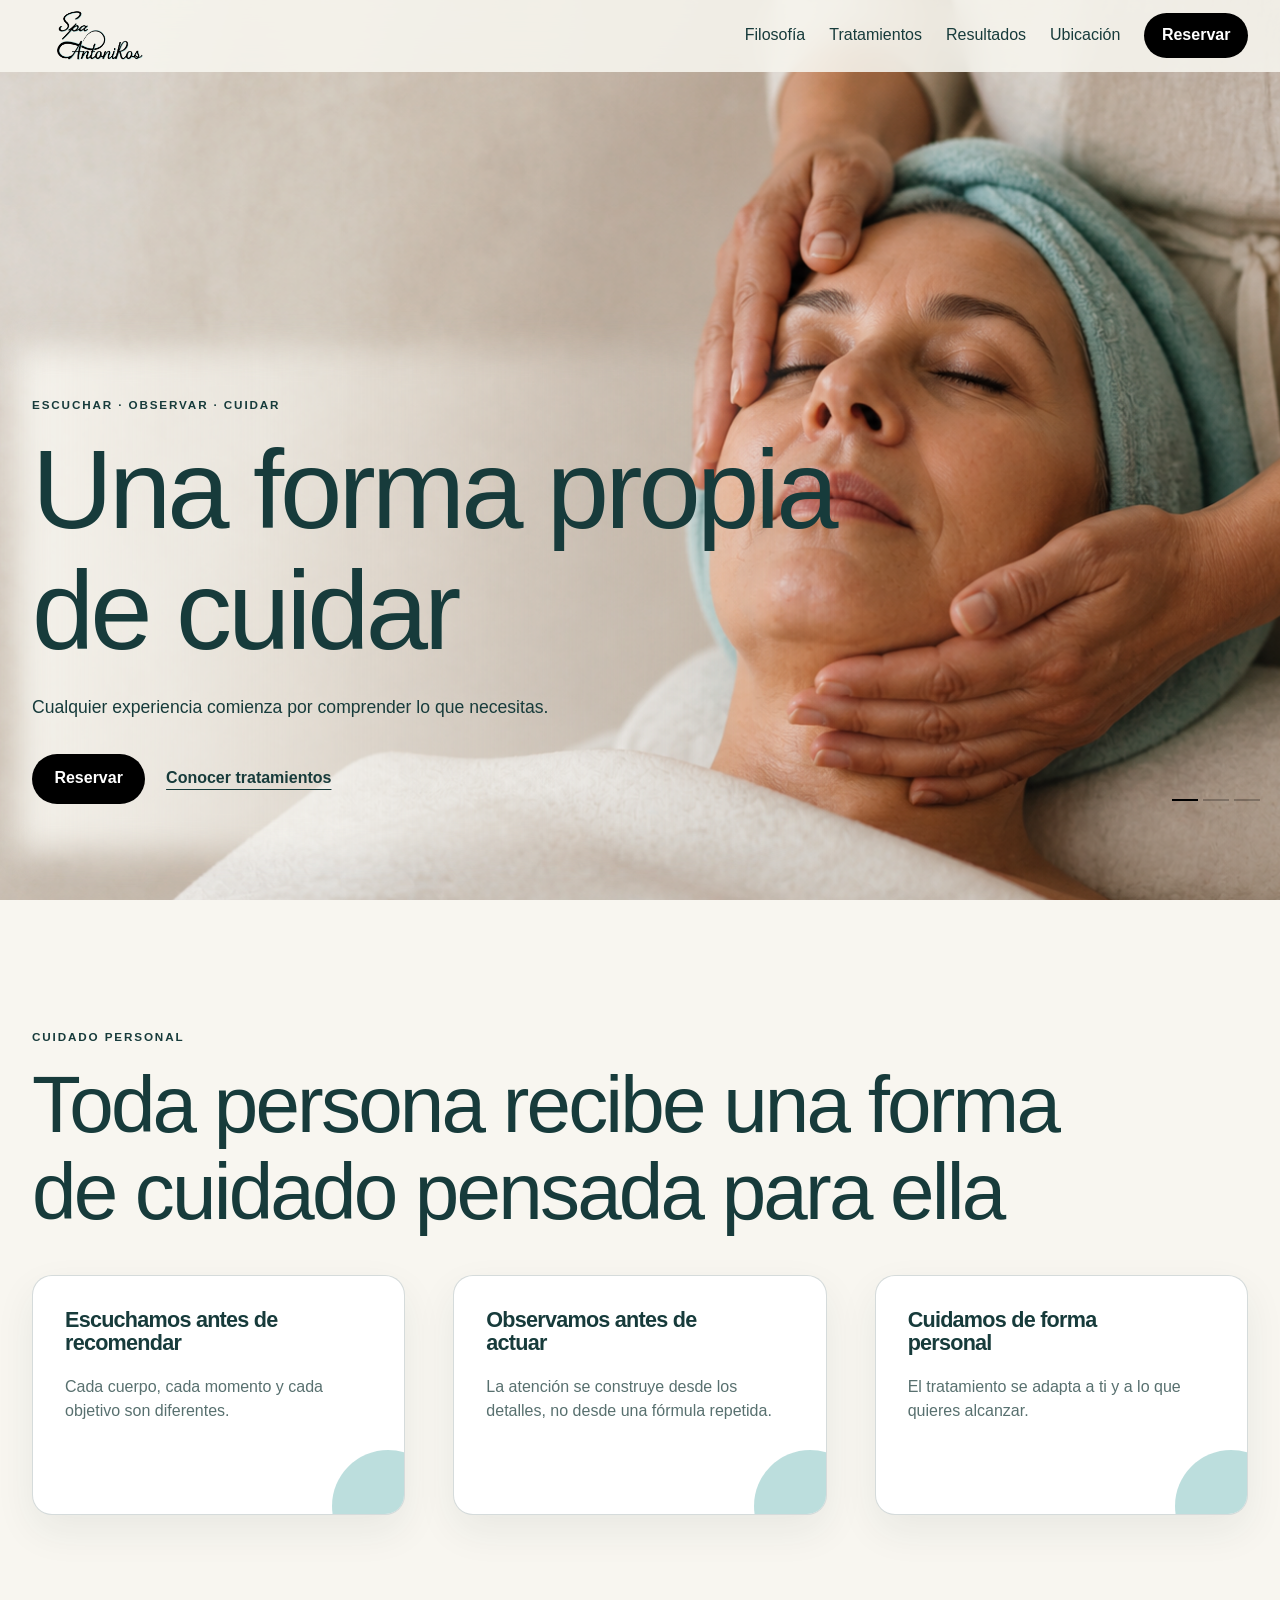
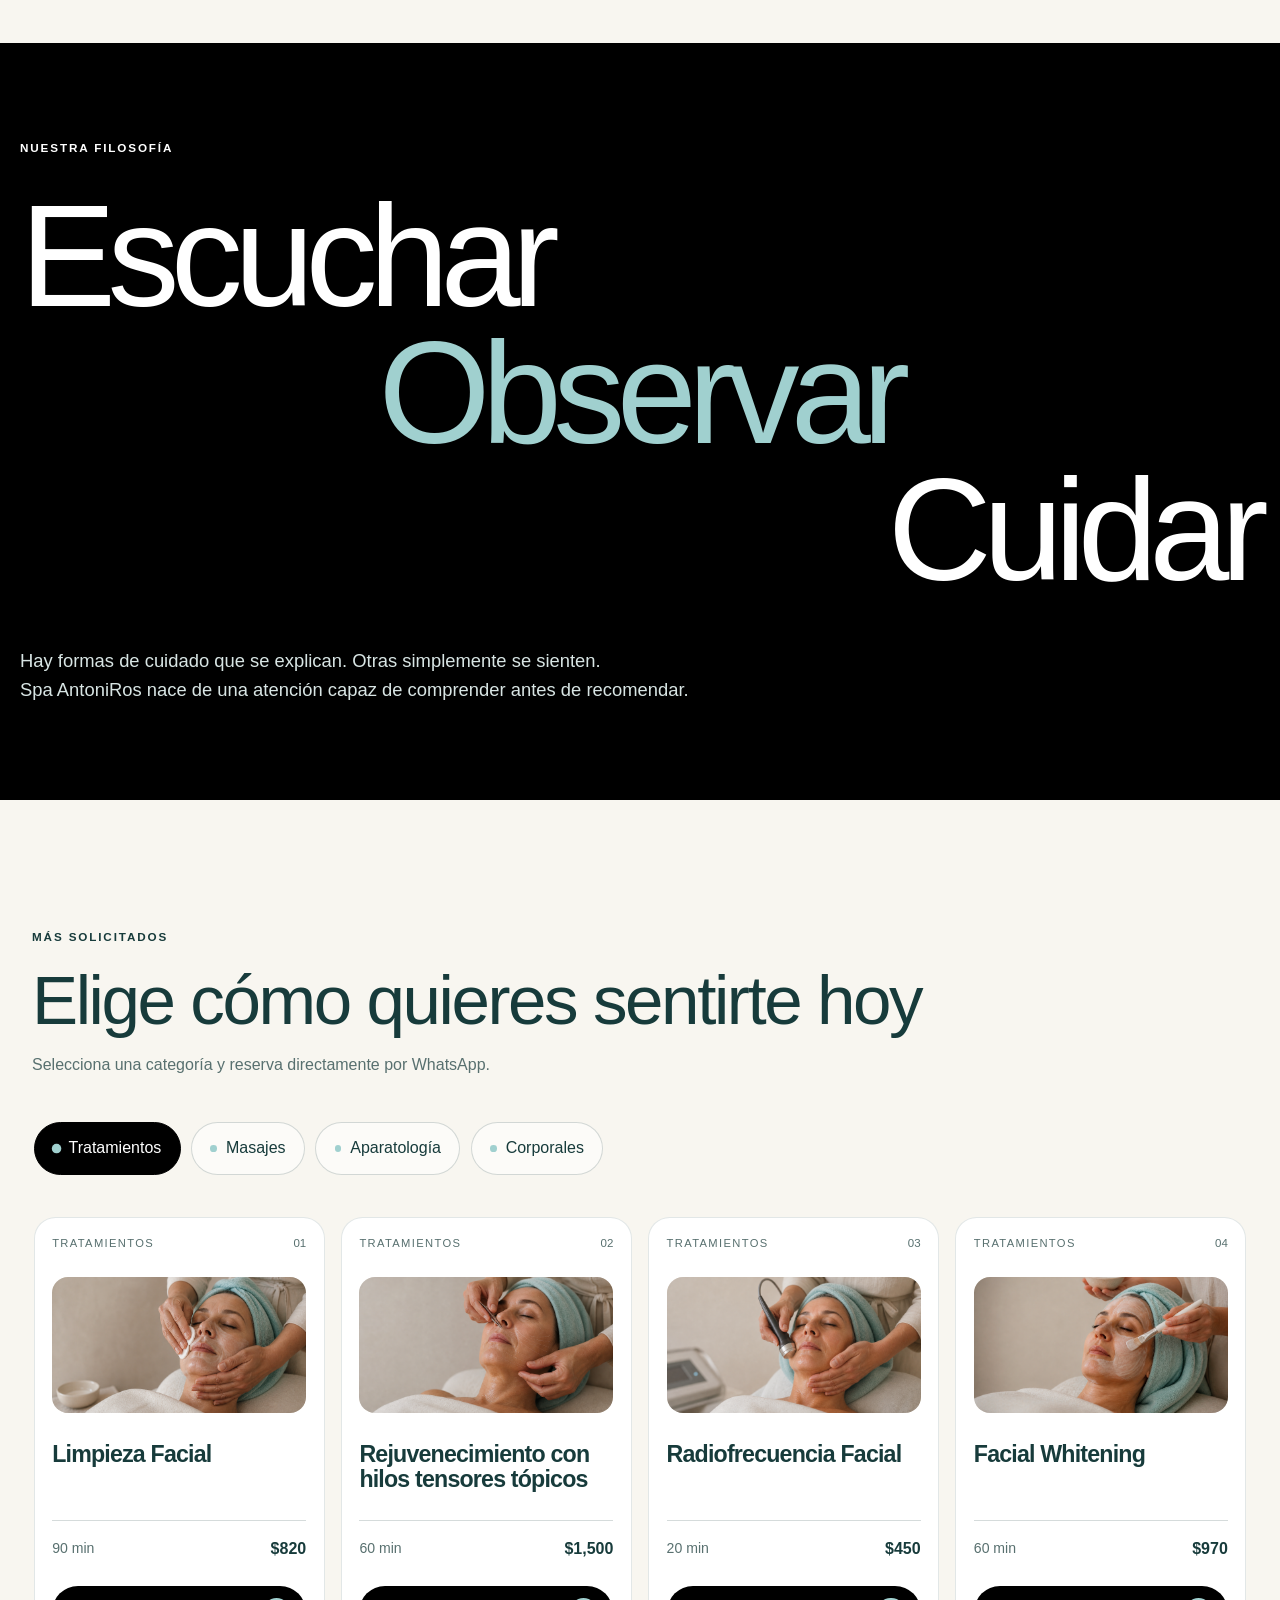
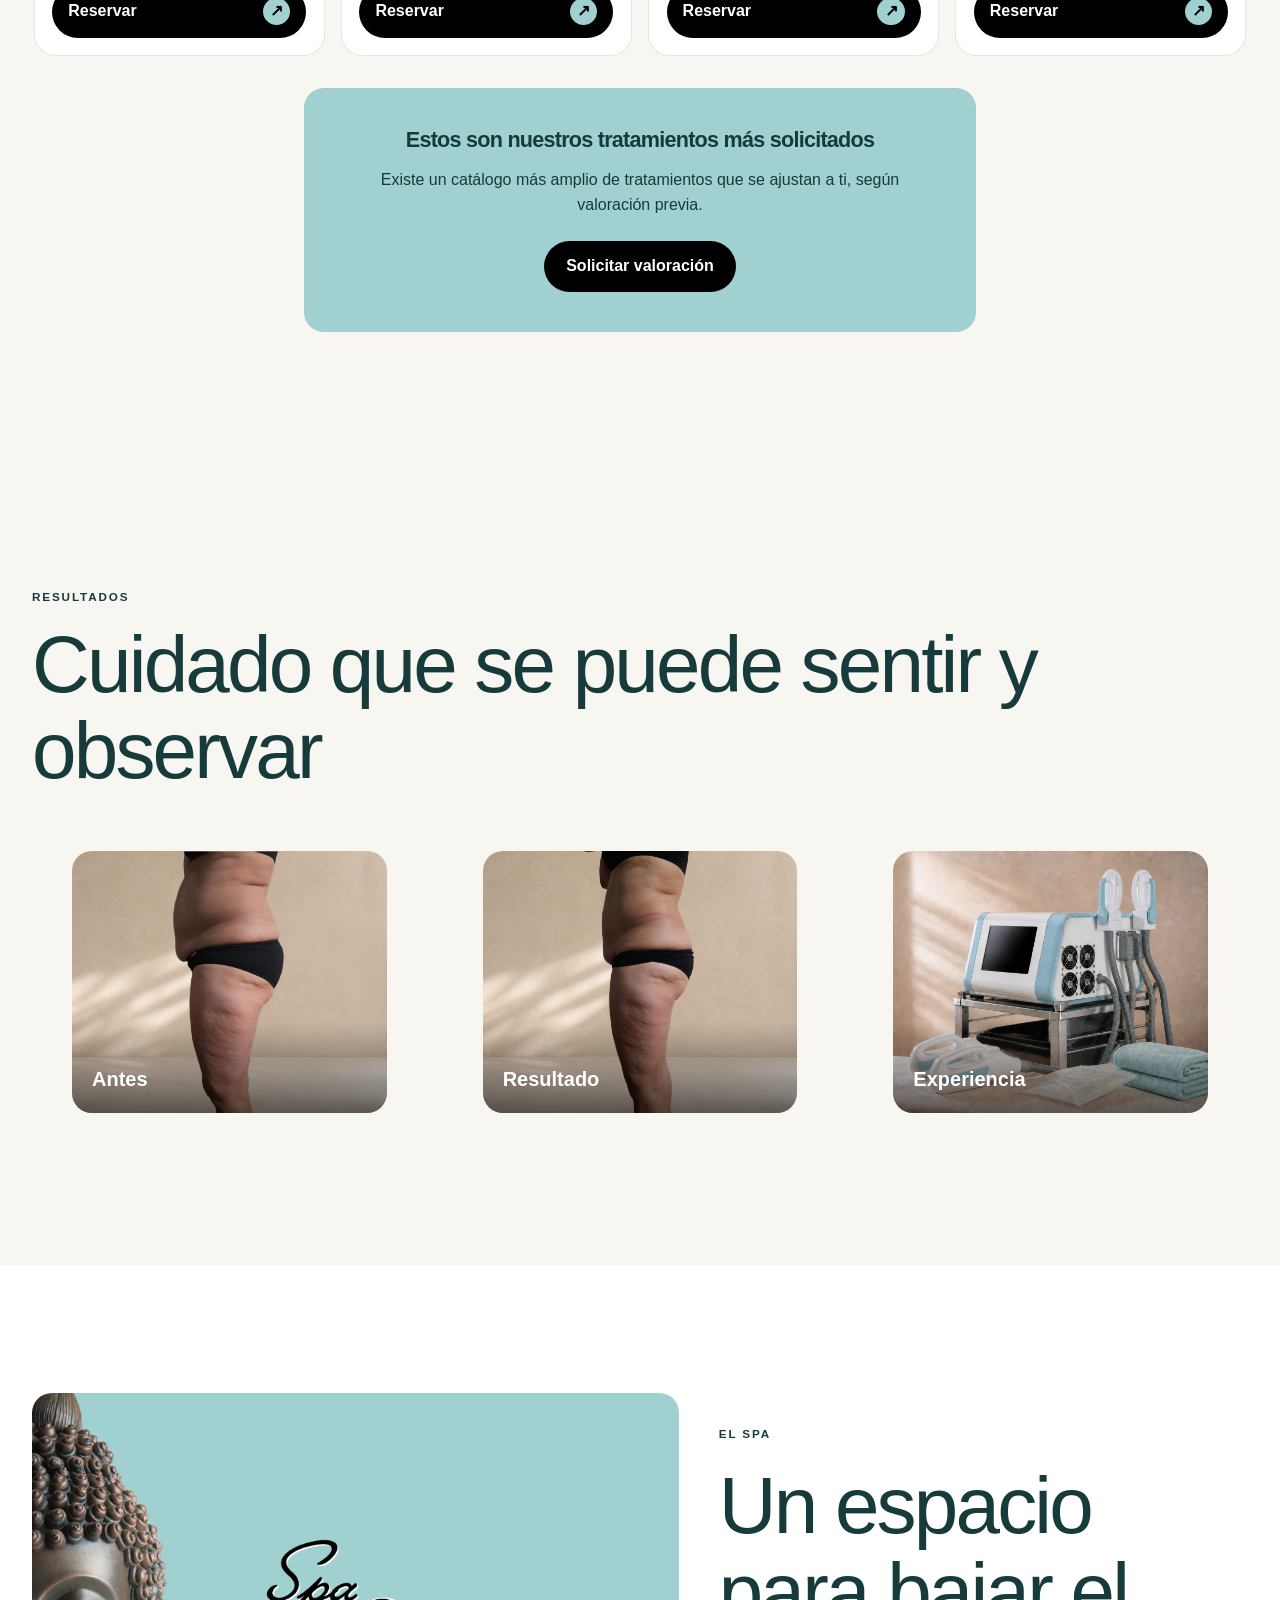
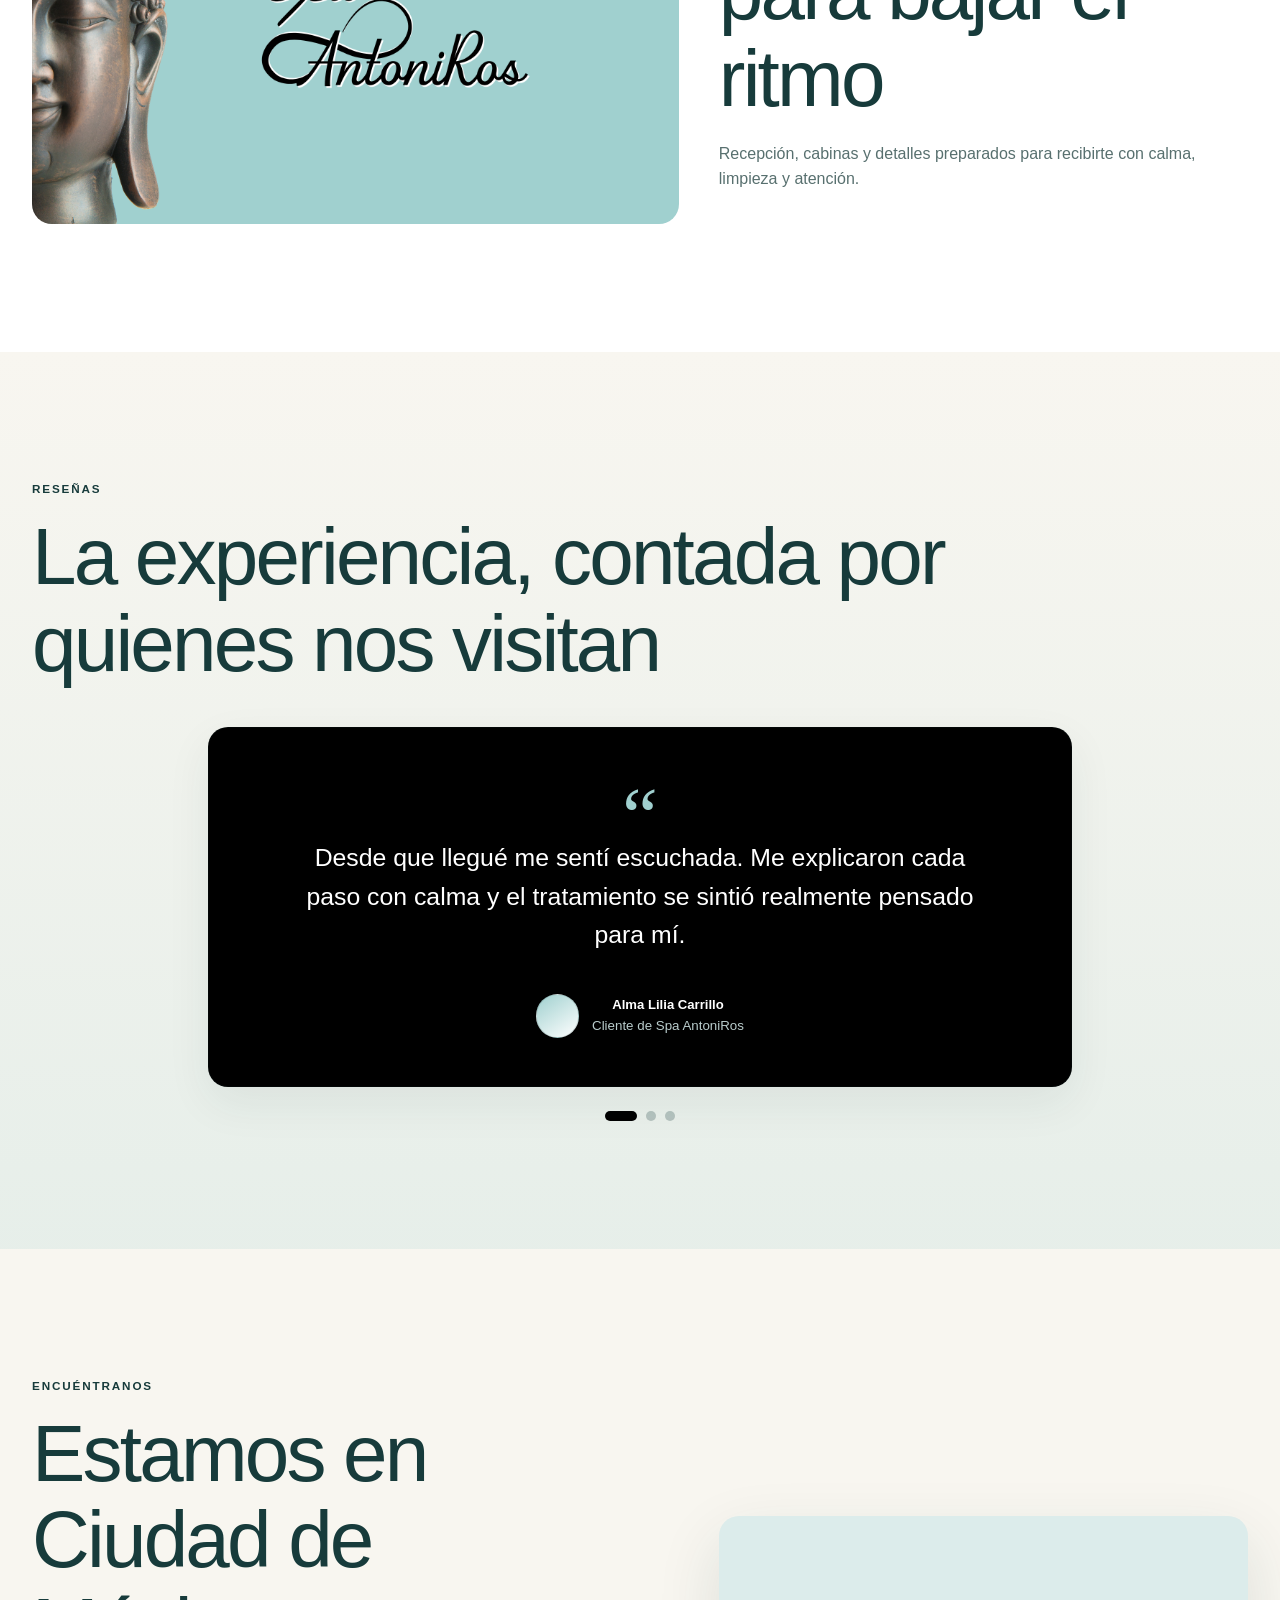
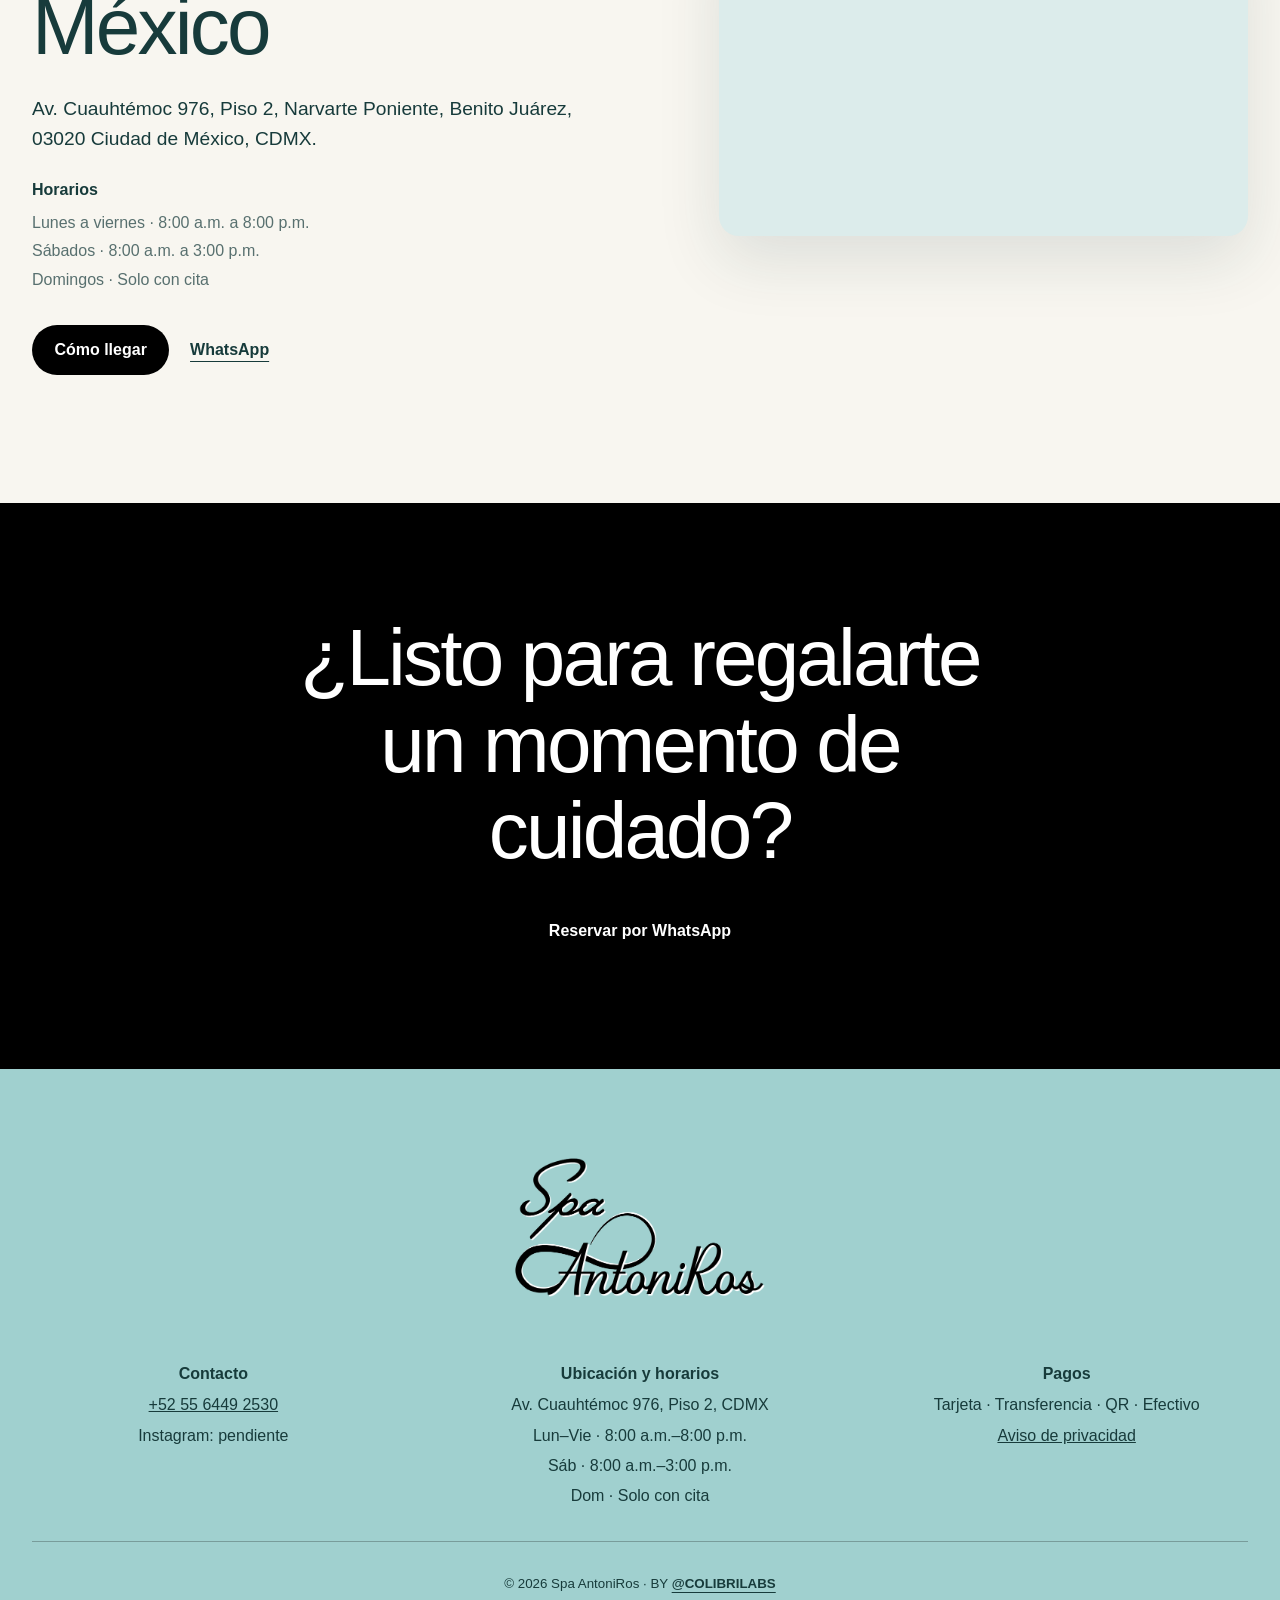
==== commit afd226ae: "Agrega aviso de privacidad en PDF" ====
--- a/spa-landing/index.html
+++ b/spa-landing/index.html
@@ -121,7 +121,7 @@
     <section class="final-cta"><h2>¿Listo para regalarte un momento de cuidado?</h2><a class="button" data-whatsapp data-message="Hola, quiero reservar una cita en Spa AntoniRos." href="#">Reservar por WhatsApp</a></section>
   </main>
 
-  <footer class="footer"><a class="footer__brand" href="#inicio" aria-label="Volver al inicio"><img class="footer__logo" src="assets/branding/logo-footer-white-transparent.png" alt="Spa AntoniRos"></a><div><strong>Contacto</strong><a data-whatsapp data-message="Hola, quiero información sobre Spa AntoniRos." href="#">+52 55 6449 2530</a><span>Instagram: pendiente</span></div><div><strong>Ubicación y horarios</strong><span>Av. Cuauhtémoc 976, Piso 2, CDMX</span><span>Lun–Vie · 8:00 a.m.–8:00 p.m.</span><span>Sáb · 8:00 a.m.–3:00 p.m.</span><span>Dom · Solo con cita</span></div><div><strong>Pagos</strong><span>Tarjeta · Transferencia · QR · Efectivo</span><a href="#">Aviso de privacidad (pendiente)</a></div><small>© <span id="year"></span> Spa AntoniRos · BY <a class="colibrilabs-link" href="#" data-url-pending="true" aria-label="Sitio web de ColibriLabs, enlace pendiente">@COLIBRILABS</a></small></footer>
+  <footer class="footer"><a class="footer__brand" href="#inicio" aria-label="Volver al inicio"><img class="footer__logo" src="assets/branding/logo-footer-white-transparent.png" alt="Spa AntoniRos"></a><div><strong>Contacto</strong><a data-whatsapp data-message="Hola, quiero información sobre Spa AntoniRos." href="#">+52 55 6449 2530</a><span>Instagram: pendiente</span></div><div><strong>Ubicación y horarios</strong><span>Av. Cuauhtémoc 976, Piso 2, CDMX</span><span>Lun–Vie · 8:00 a.m.–8:00 p.m.</span><span>Sáb · 8:00 a.m.–3:00 p.m.</span><span>Dom · Solo con cita</span></div><div><strong>Pagos</strong><span>Tarjeta · Transferencia · QR · Efectivo</span><a href="assets/legal/aviso-de-privacidad-spa-antoniros.pdf" target="_blank" rel="noopener">Aviso de privacidad</a></div><small>© <span id="year"></span> Spa AntoniRos · BY <a class="colibrilabs-link" href="#" data-url-pending="true" aria-label="Sitio web de ColibriLabs, enlace pendiente">@COLIBRILABS</a></small></footer>
   <script src="js/app.js" defer></script><script src="js/menu.js" defer></script><script src="js/scroll.js" defer></script><script src="js/slider.js" defer></script><script src="js/animations.js" defer></script>
 </body>
 </html>
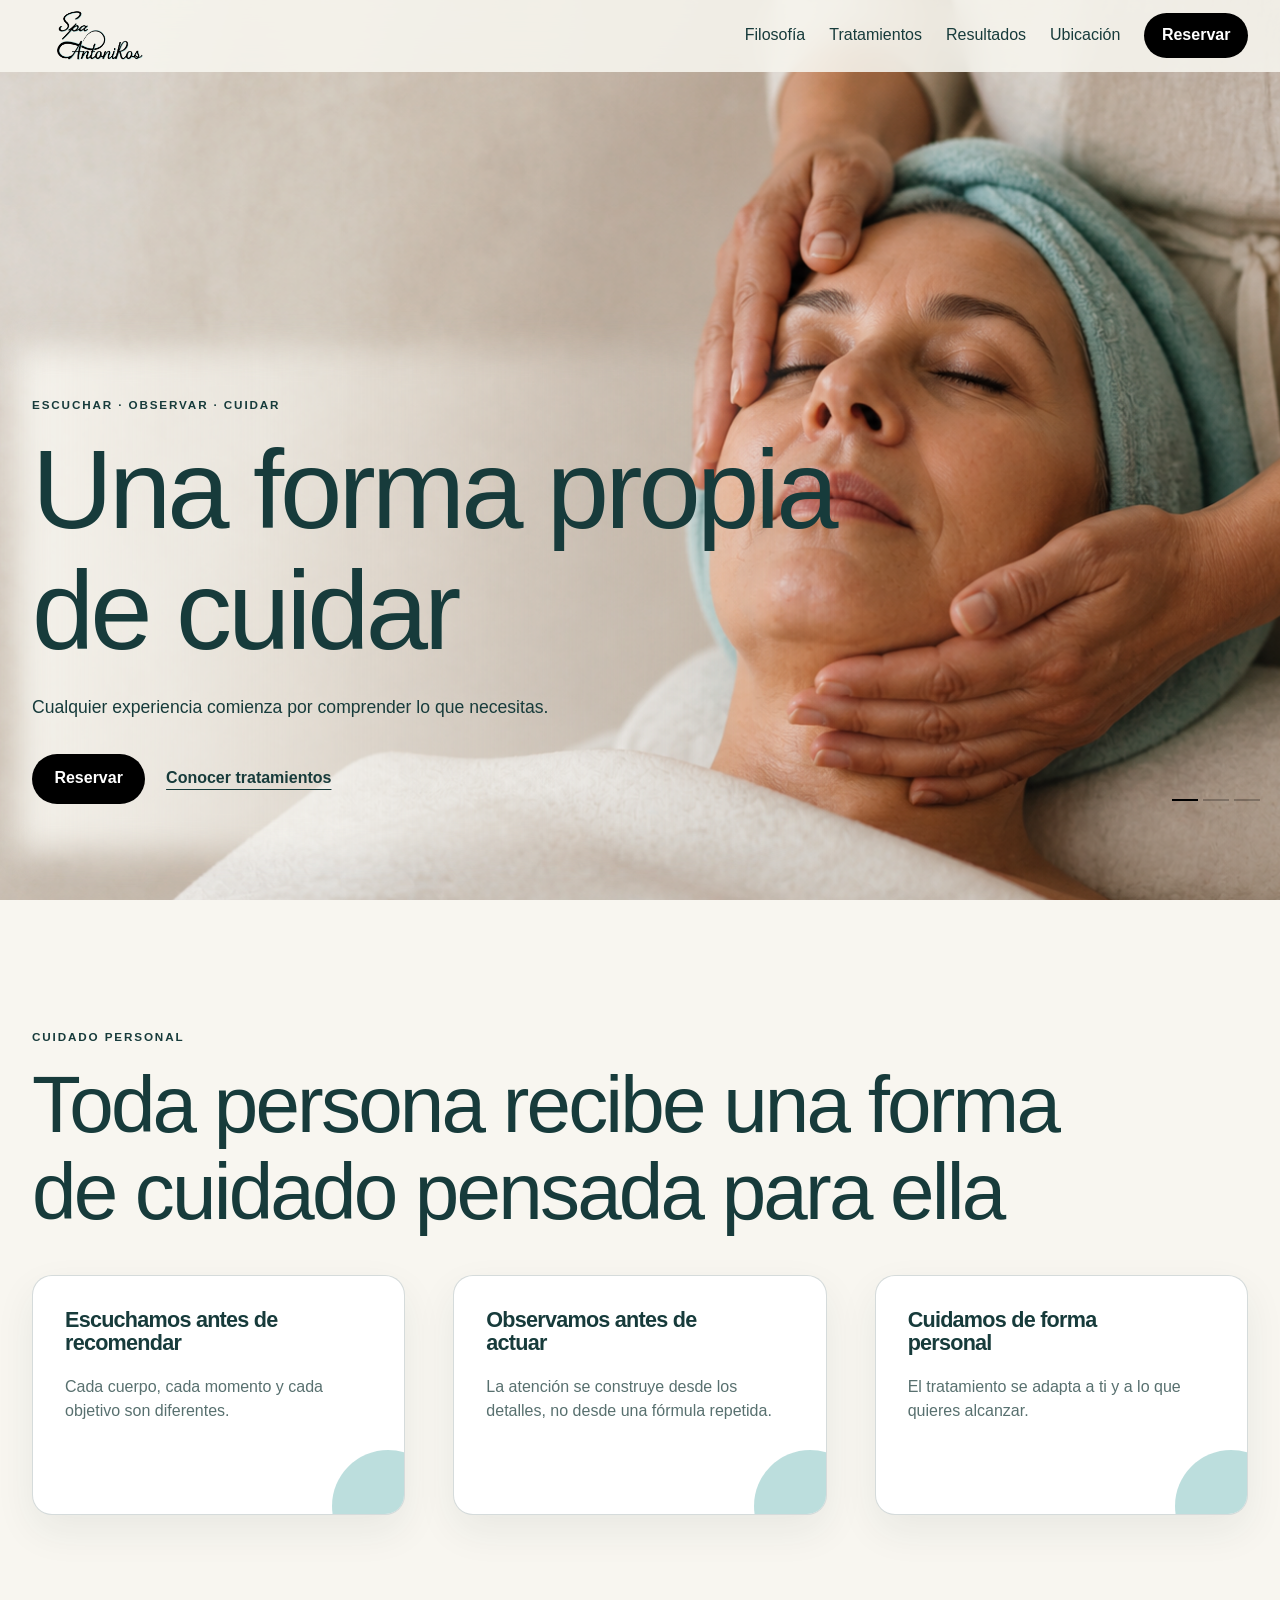
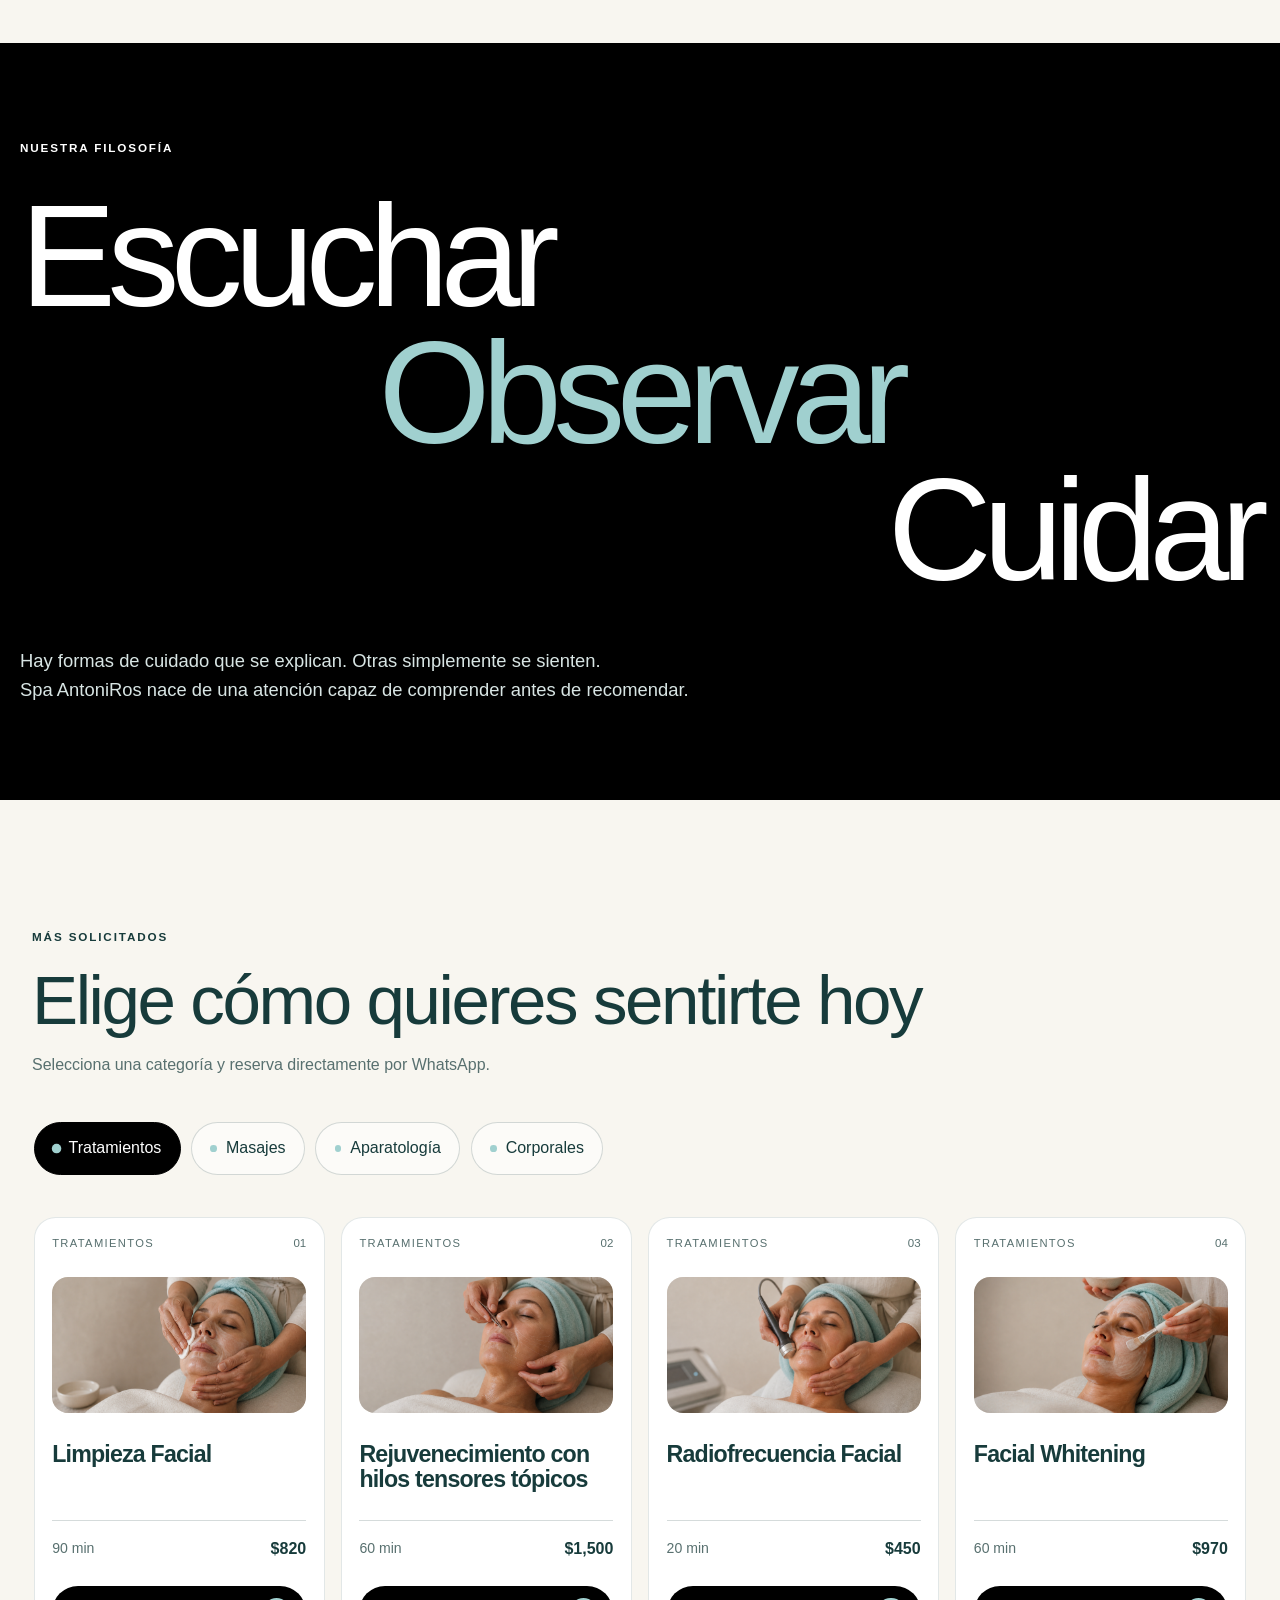
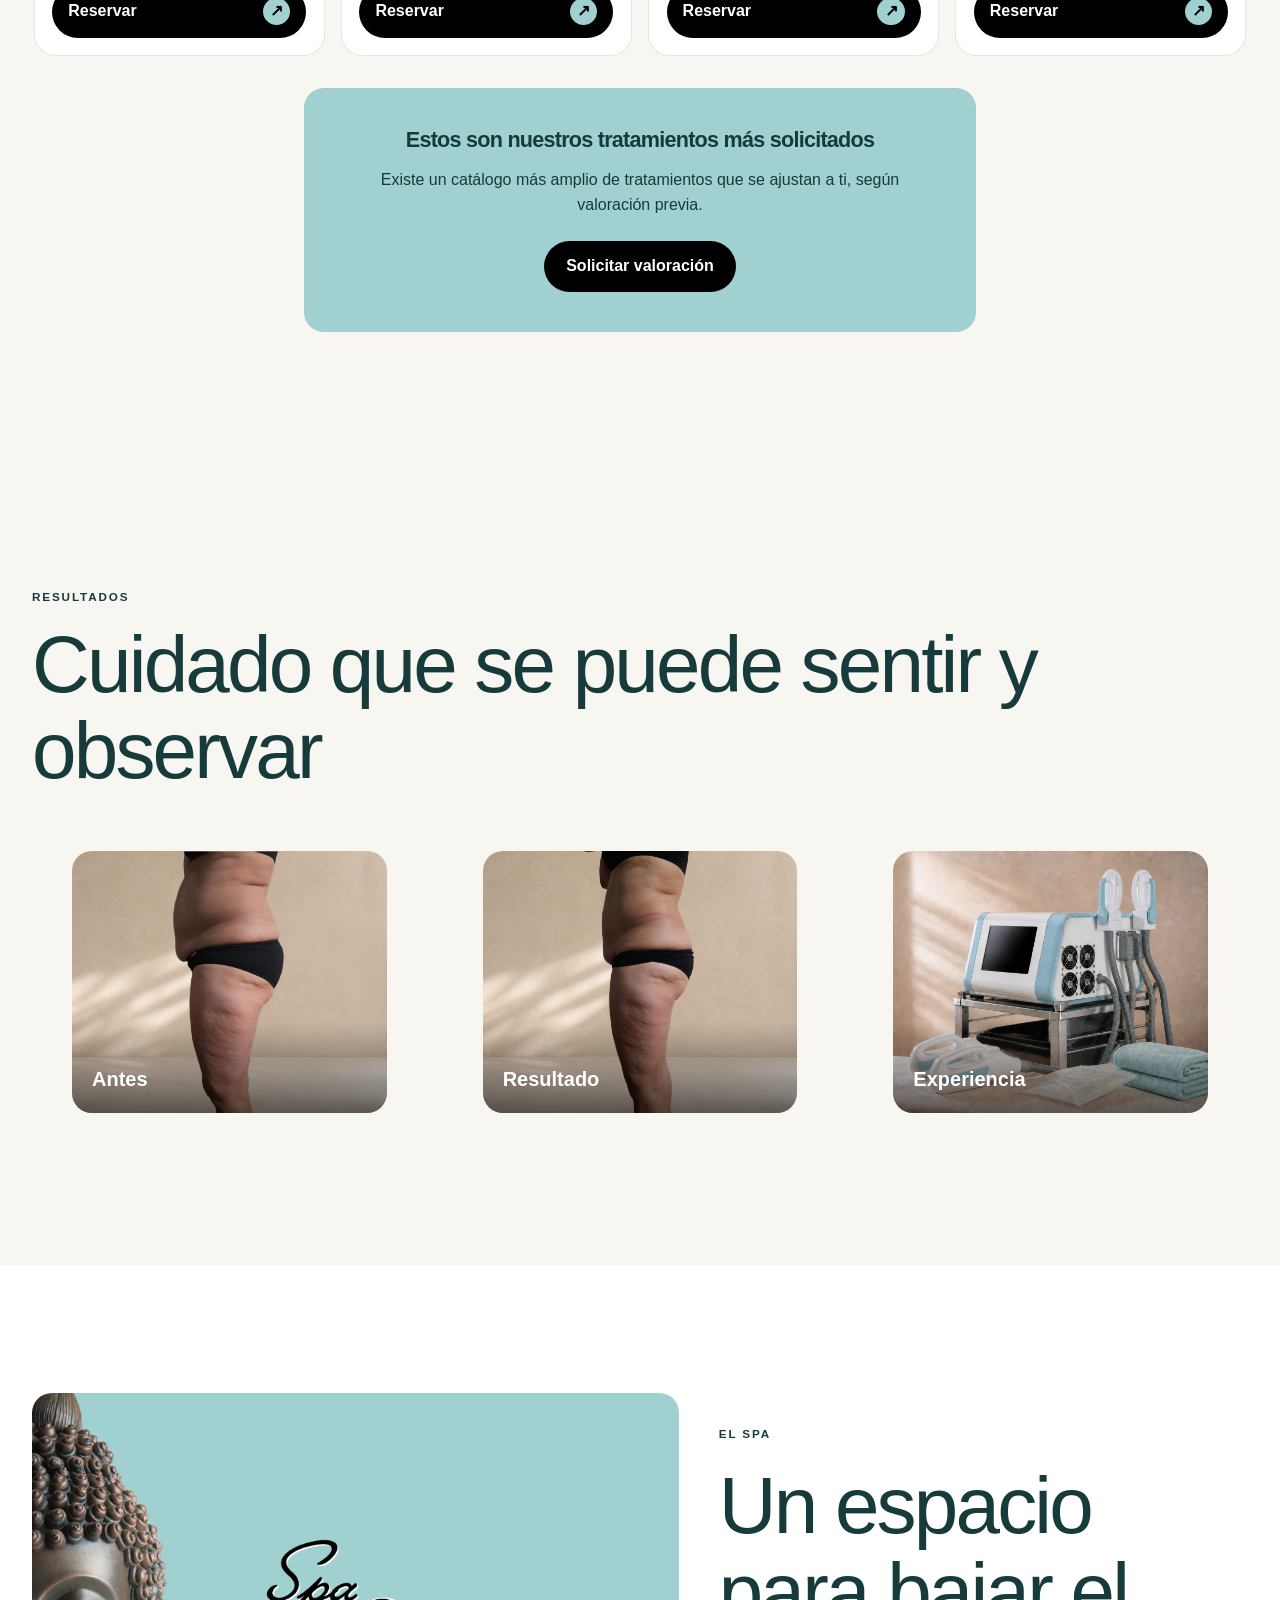
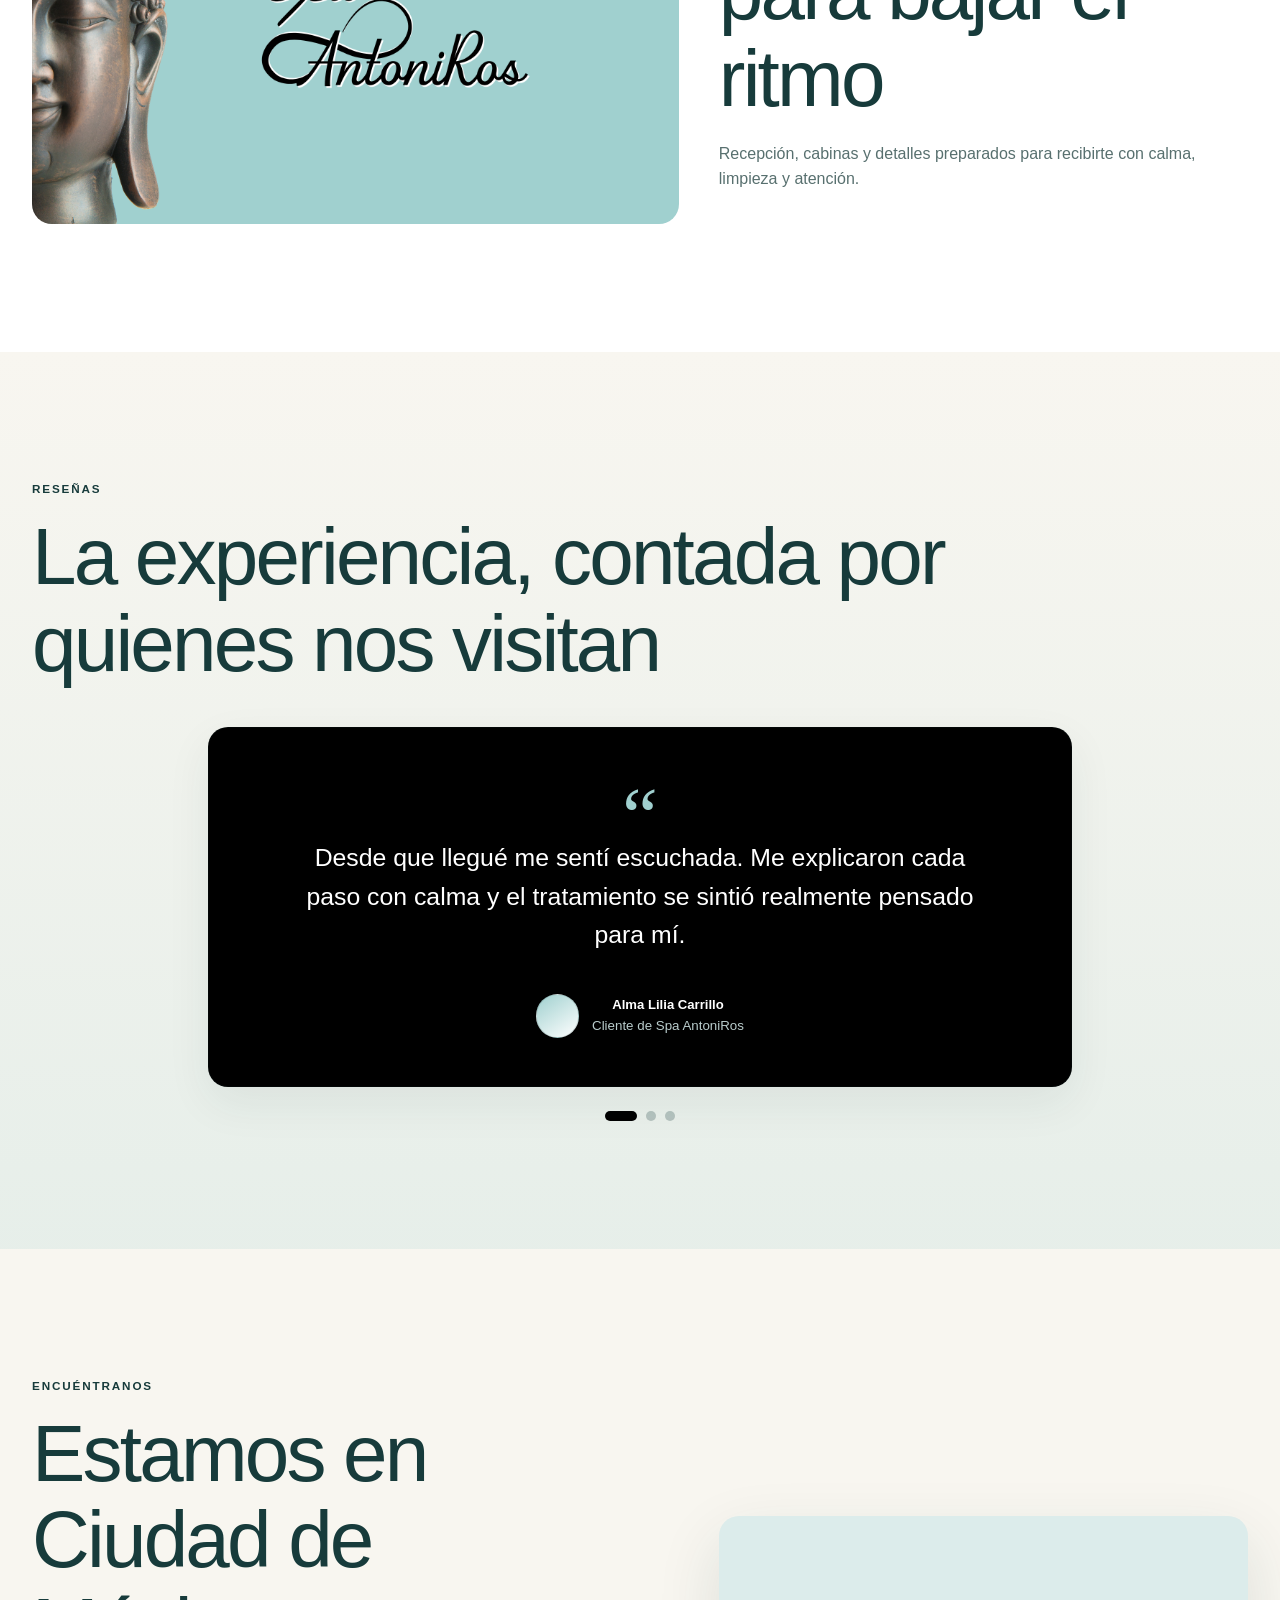
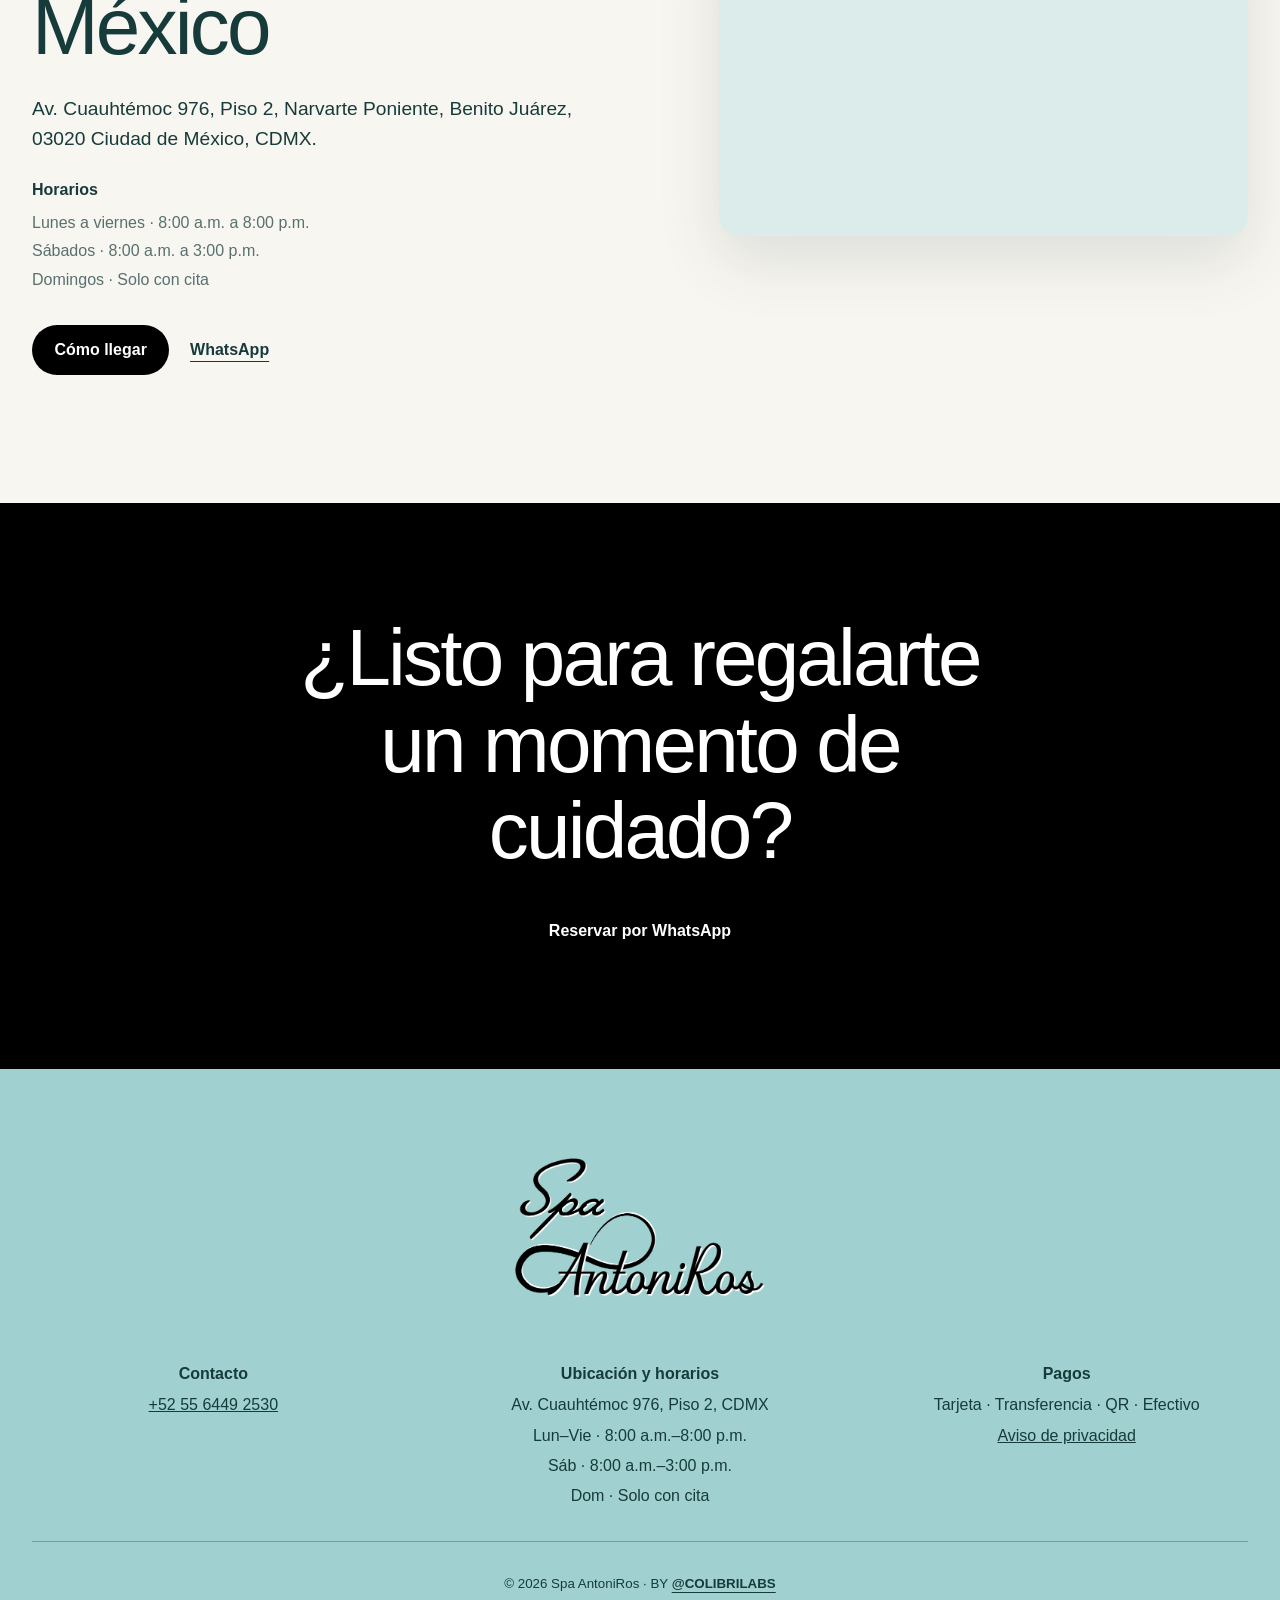
==== commit b2a10d91: "Elimina Instagram pendiente del footer" ====
--- a/spa-landing/index.html
+++ b/spa-landing/index.html
@@ -121,7 +121,7 @@
     <section class="final-cta"><h2>¿Listo para regalarte un momento de cuidado?</h2><a class="button" data-whatsapp data-message="Hola, quiero reservar una cita en Spa AntoniRos." href="#">Reservar por WhatsApp</a></section>
   </main>
 
-  <footer class="footer"><a class="footer__brand" href="#inicio" aria-label="Volver al inicio"><img class="footer__logo" src="assets/branding/logo-footer-white-transparent.png" alt="Spa AntoniRos"></a><div><strong>Contacto</strong><a data-whatsapp data-message="Hola, quiero información sobre Spa AntoniRos." href="#">+52 55 6449 2530</a><span>Instagram: pendiente</span></div><div><strong>Ubicación y horarios</strong><span>Av. Cuauhtémoc 976, Piso 2, CDMX</span><span>Lun–Vie · 8:00 a.m.–8:00 p.m.</span><span>Sáb · 8:00 a.m.–3:00 p.m.</span><span>Dom · Solo con cita</span></div><div><strong>Pagos</strong><span>Tarjeta · Transferencia · QR · Efectivo</span><a href="assets/legal/aviso-de-privacidad-spa-antoniros.pdf" target="_blank" rel="noopener">Aviso de privacidad</a></div><small>© <span id="year"></span> Spa AntoniRos · BY <a class="colibrilabs-link" href="#" data-url-pending="true" aria-label="Sitio web de ColibriLabs, enlace pendiente">@COLIBRILABS</a></small></footer>
+  <footer class="footer"><a class="footer__brand" href="#inicio" aria-label="Volver al inicio"><img class="footer__logo" src="assets/branding/logo-footer-white-transparent.png" alt="Spa AntoniRos"></a><div><strong>Contacto</strong><a data-whatsapp data-message="Hola, quiero información sobre Spa AntoniRos." href="#">+52 55 6449 2530</a></div><div><strong>Ubicación y horarios</strong><span>Av. Cuauhtémoc 976, Piso 2, CDMX</span><span>Lun–Vie · 8:00 a.m.–8:00 p.m.</span><span>Sáb · 8:00 a.m.–3:00 p.m.</span><span>Dom · Solo con cita</span></div><div><strong>Pagos</strong><span>Tarjeta · Transferencia · QR · Efectivo</span><a href="assets/legal/aviso-de-privacidad-spa-antoniros.pdf" target="_blank" rel="noopener">Aviso de privacidad</a></div><small>© <span id="year"></span> Spa AntoniRos · BY <a class="colibrilabs-link" href="#" data-url-pending="true" aria-label="Sitio web de ColibriLabs, enlace pendiente">@COLIBRILABS</a></small></footer>
   <script src="js/app.js" defer></script><script src="js/menu.js" defer></script><script src="js/scroll.js" defer></script><script src="js/slider.js" defer></script><script src="js/animations.js" defer></script>
 </body>
 </html>
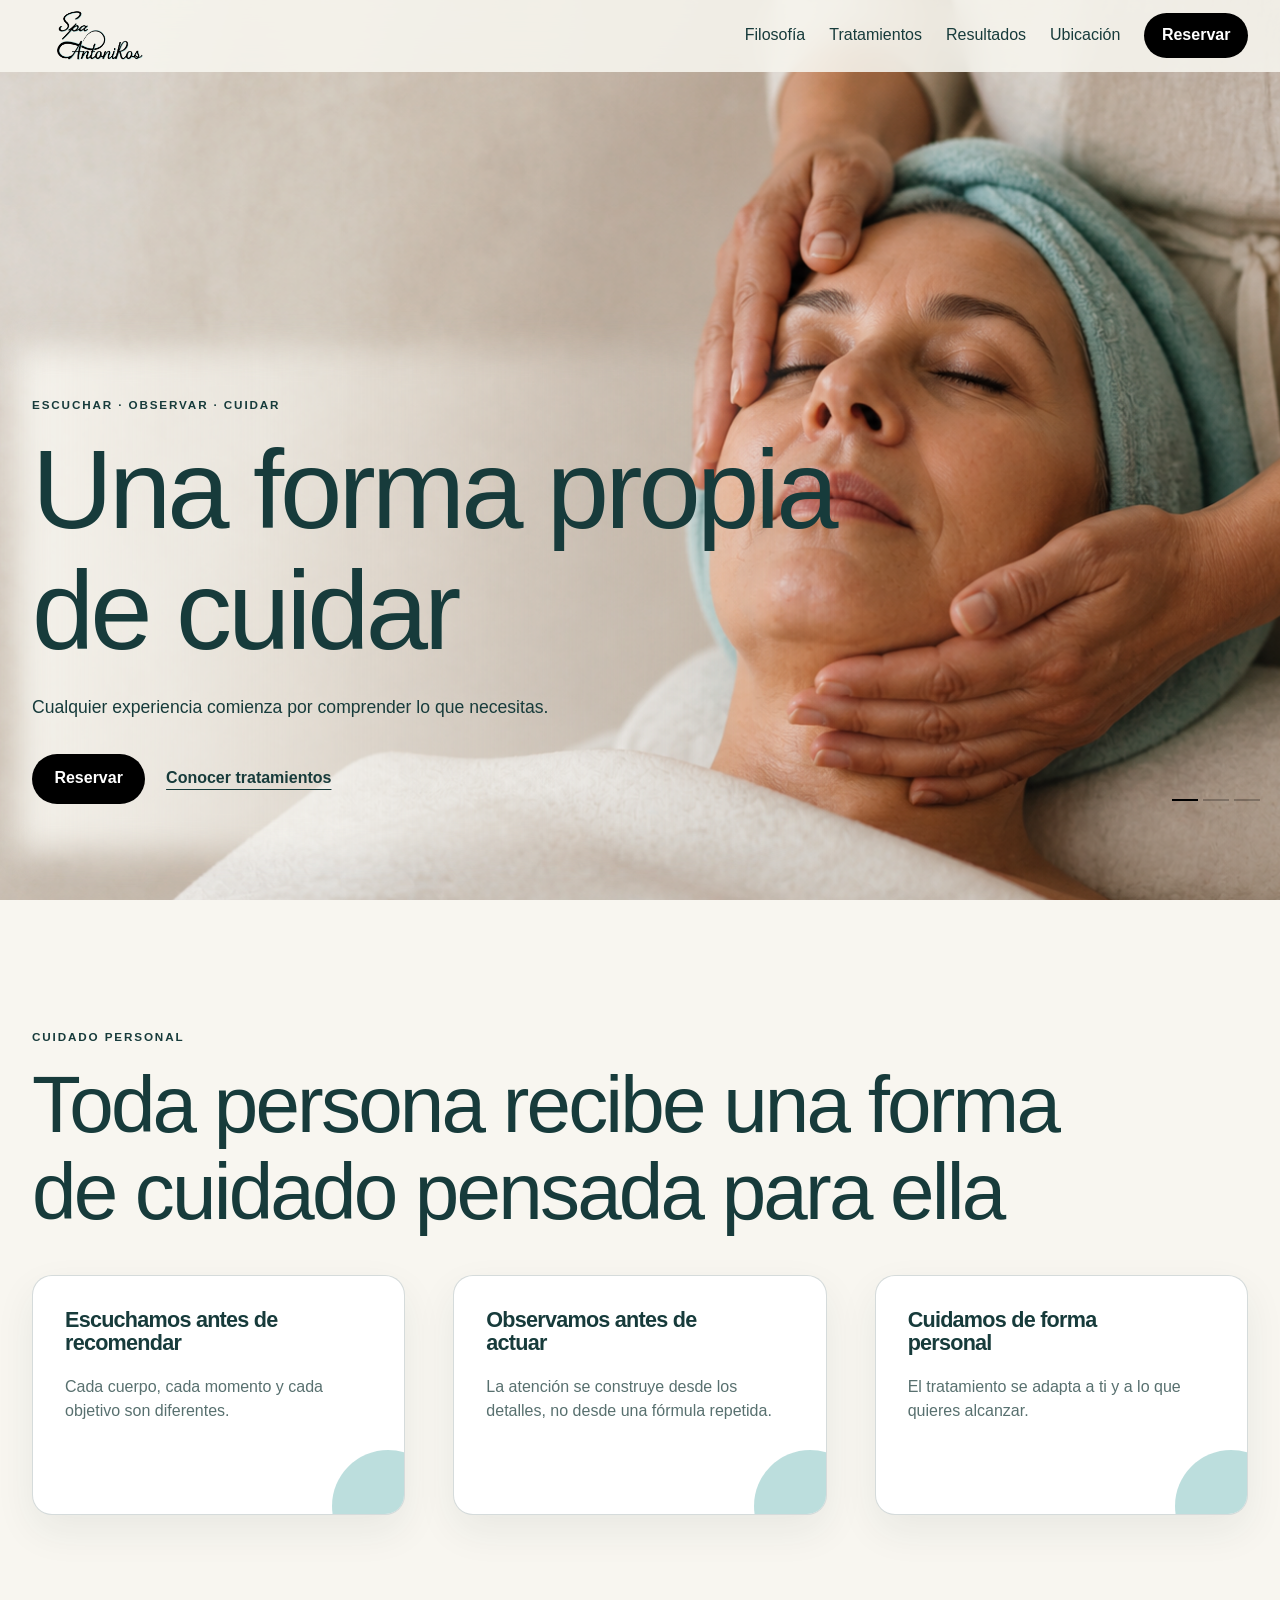
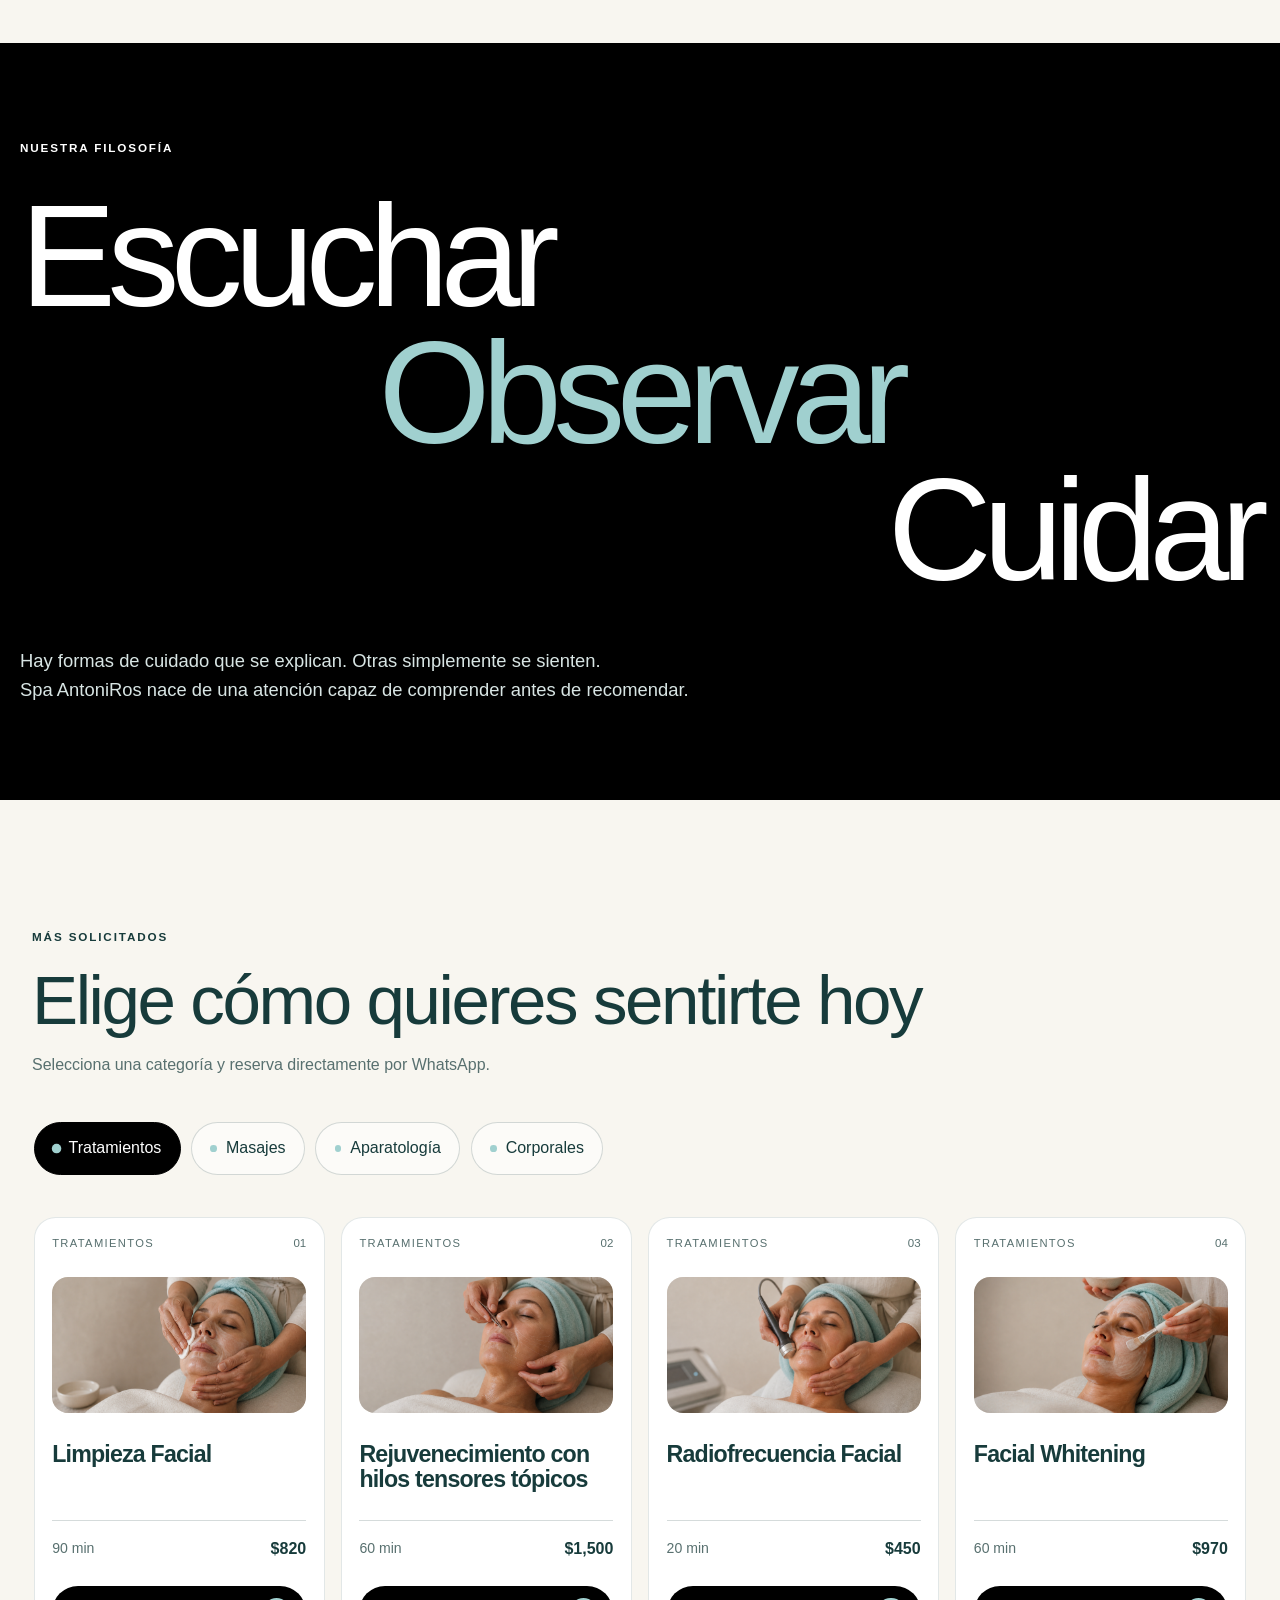
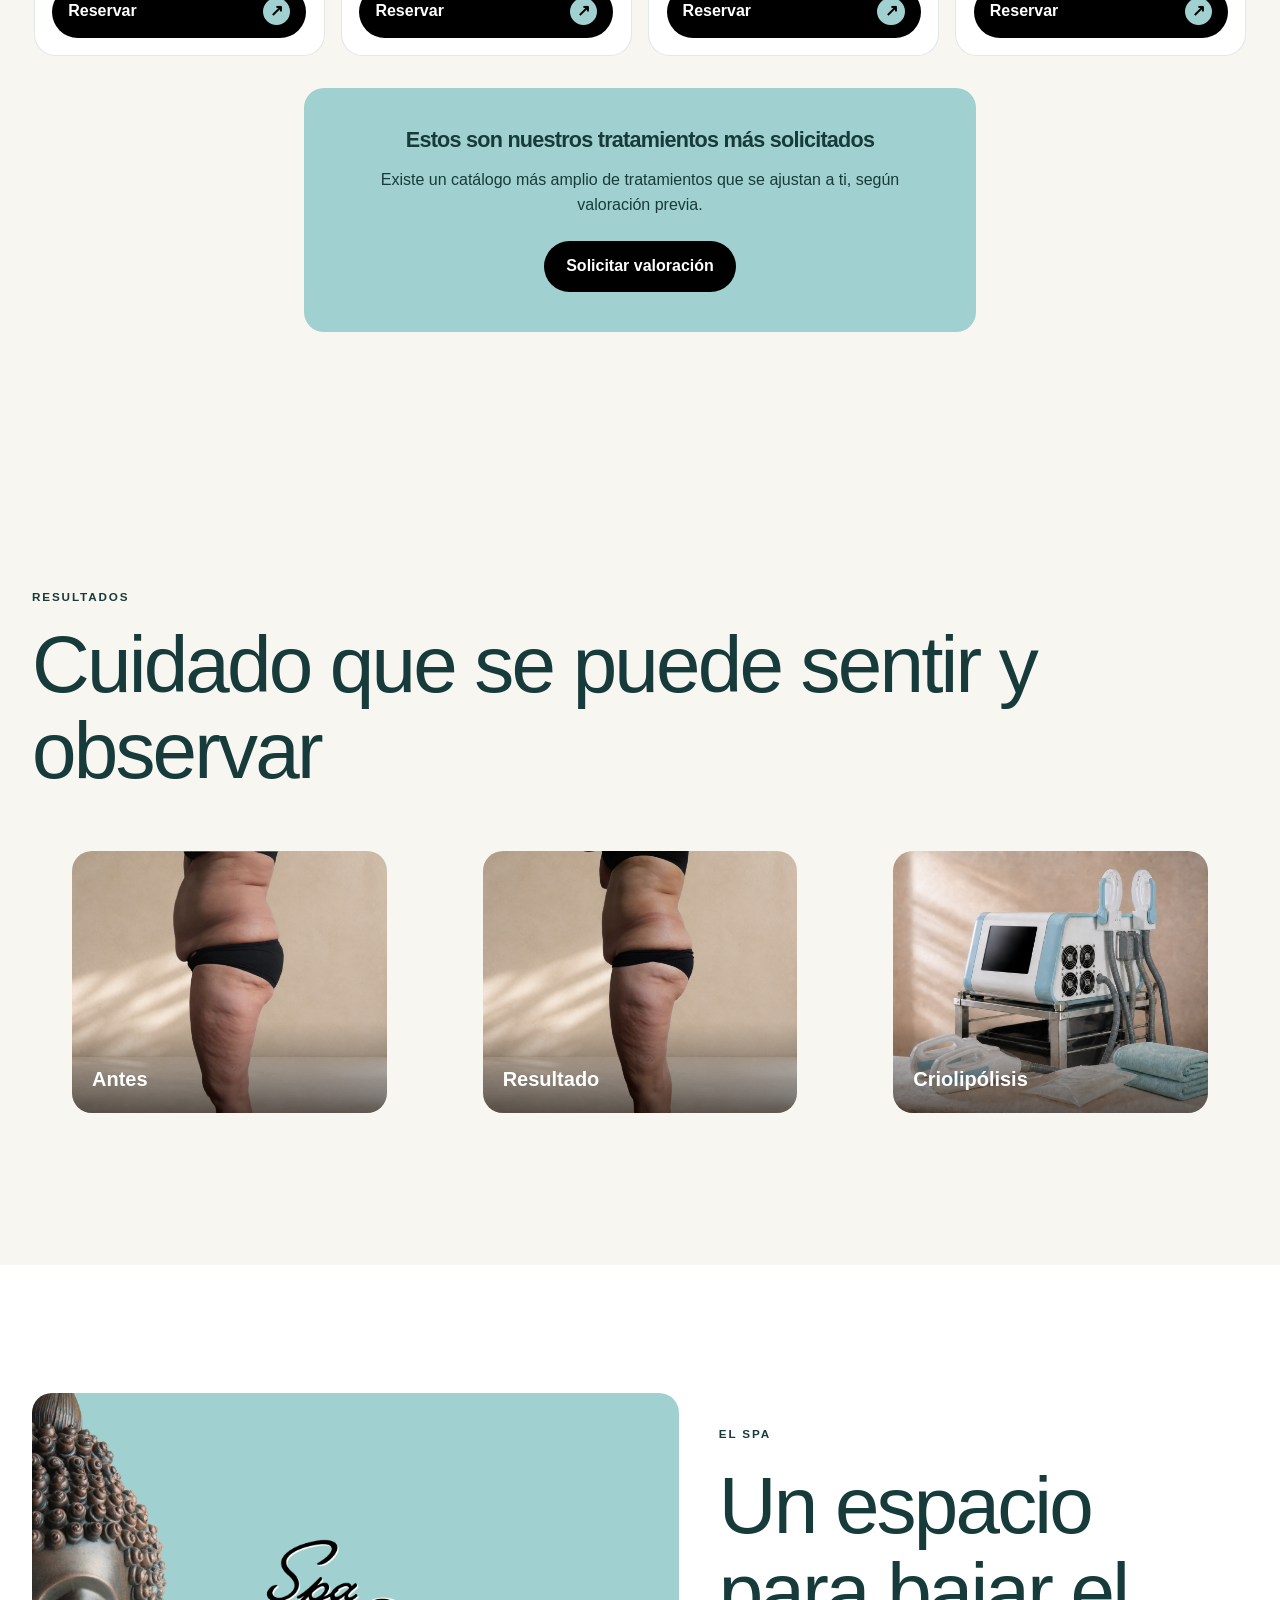
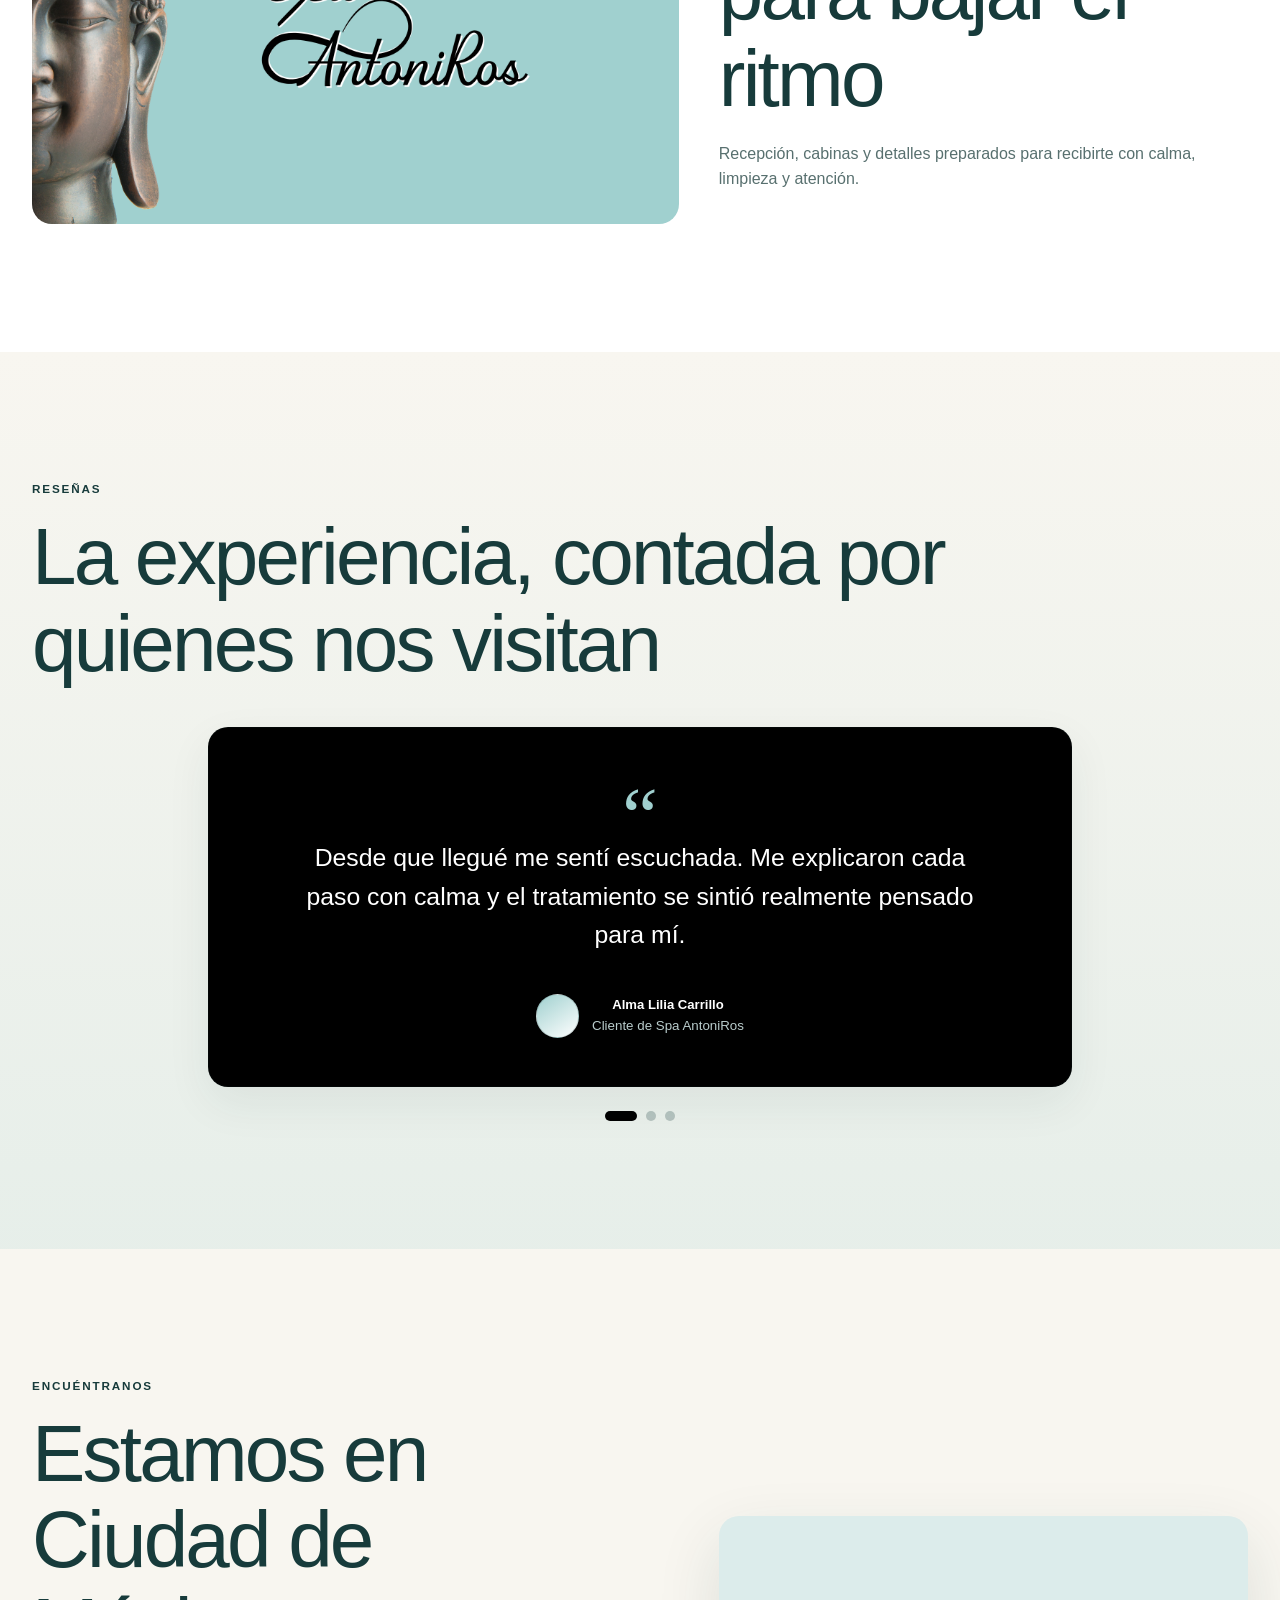
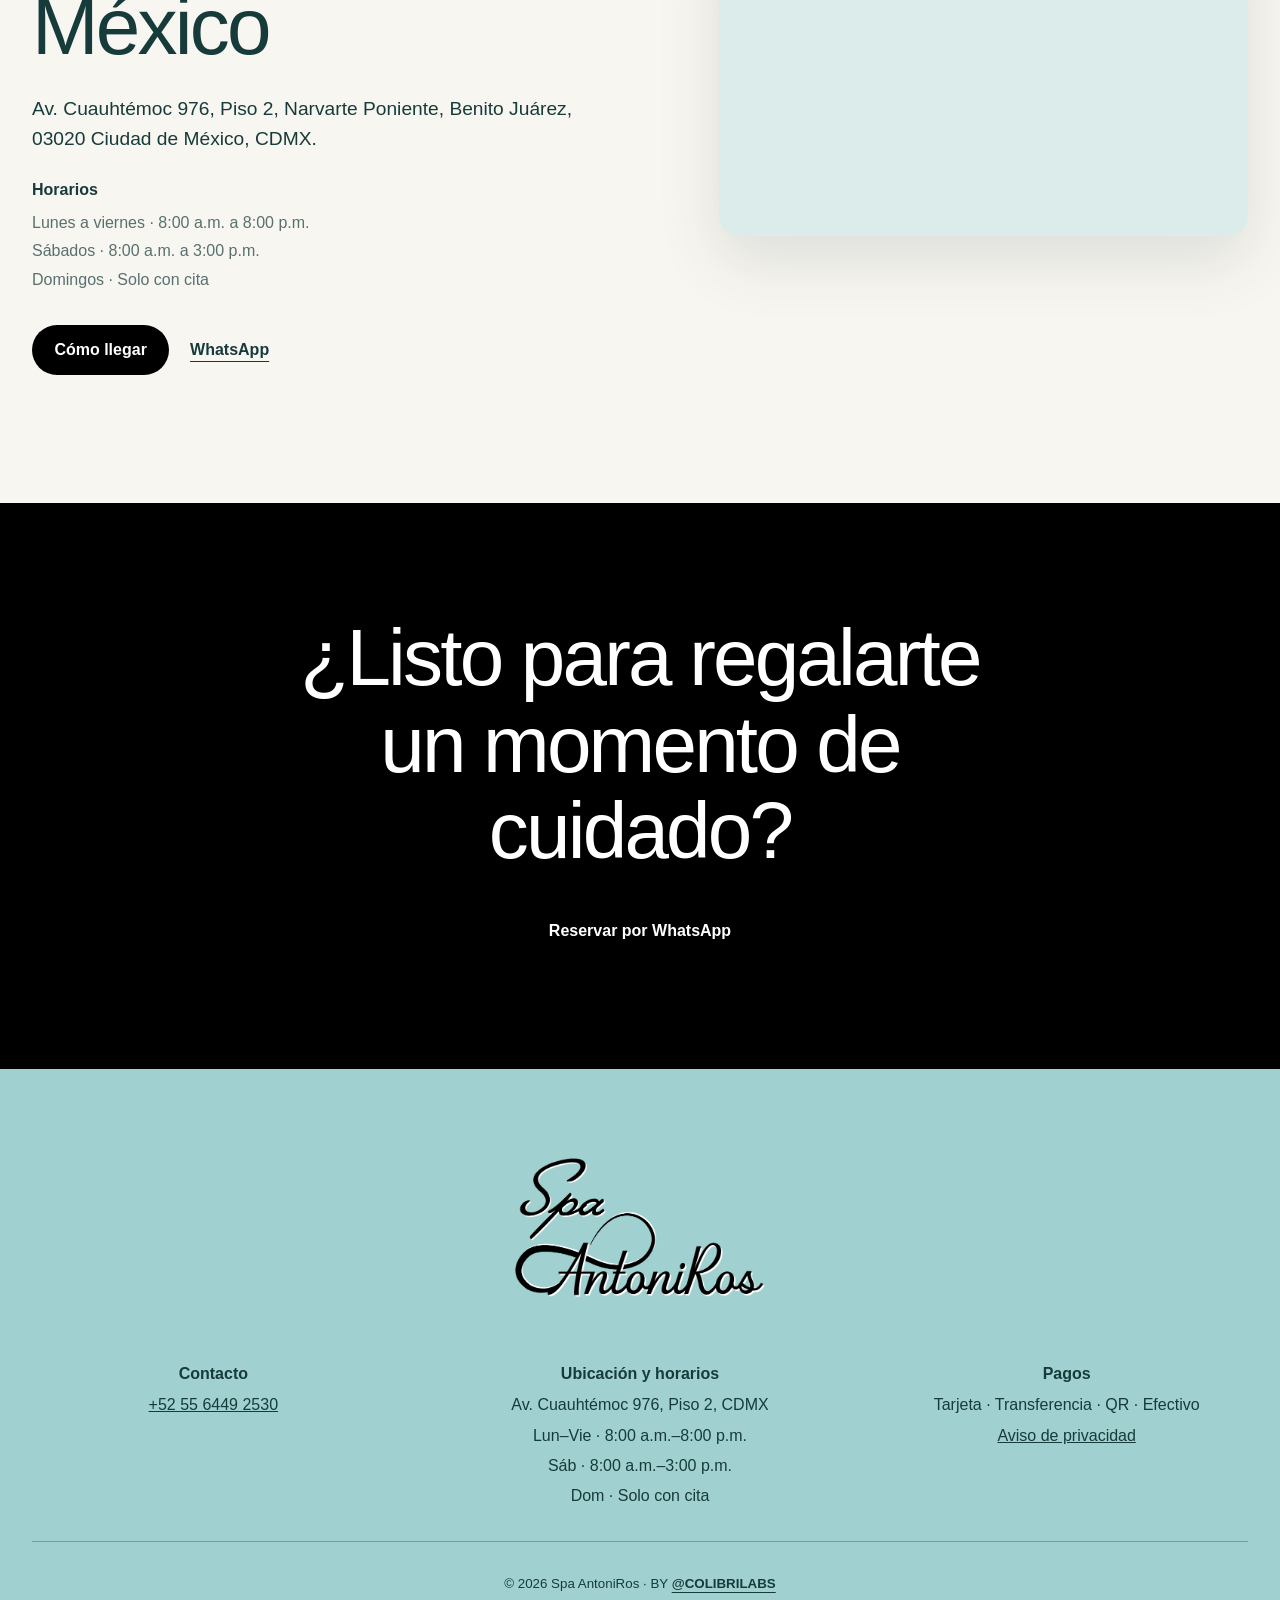
==== commit 7e5ecb4b: "Renombra resultado como Criolipolisis" ====
--- a/spa-landing/index.html
+++ b/spa-landing/index.html
@@ -87,7 +87,7 @@
         <figure class="result-card">
           <a class="result-card__link" href="#criolipolisis" data-service-target="criolipolisis" data-service-category="aparatologia" aria-label="Ver tratamiento de Criolipólisis">
             <picture><source media="(max-width: 47.999rem)" srcset="assets/results/experiencia-mobile.png"><img src="assets/results/experiencia-desktop.png" alt="Equipo utilizado durante la experiencia corporal" loading="lazy"></picture>
-            <figcaption>Experiencia</figcaption>
+            <figcaption>Criolipólisis</figcaption>
           </a>
         </figure>
       </div>
@@ -121,7 +121,7 @@
     <section class="final-cta"><h2>¿Listo para regalarte un momento de cuidado?</h2><a class="button" data-whatsapp data-message="Hola, quiero reservar una cita en Spa AntoniRos." href="#">Reservar por WhatsApp</a></section>
   </main>
 
-  <footer class="footer"><a class="footer__brand" href="#inicio" aria-label="Volver al inicio"><img class="footer__logo" src="assets/branding/logo-footer-white-transparent.png" alt="Spa AntoniRos"></a><div><strong>Contacto</strong><a data-whatsapp data-message="Hola, quiero información sobre Spa AntoniRos." href="#">+52 55 6449 2530</a></div><div><strong>Ubicación y horarios</strong><span>Av. Cuauhtémoc 976, Piso 2, CDMX</span><span>Lun–Vie · 8:00 a.m.–8:00 p.m.</span><span>Sáb · 8:00 a.m.–3:00 p.m.</span><span>Dom · Solo con cita</span></div><div><strong>Pagos</strong><span>Tarjeta · Transferencia · QR · Efectivo</span><a href="assets/legal/aviso-de-privacidad-spa-antoniros.pdf" target="_blank" rel="noopener">Aviso de privacidad</a></div><small>© <span id="year"></span> Spa AntoniRos · BY <a class="colibrilabs-link" href="#" data-url-pending="true" aria-label="Sitio web de ColibriLabs, enlace pendiente">@COLIBRILABS</a></small></footer>
+  <footer class="footer"><a class="footer__brand" href="#inicio" aria-label="Volver al inicio"><img class="footer__logo" src="assets/branding/logo-footer-white-transparent.png" alt="Spa AntoniRos"></a><div><strong>Contacto</strong><a data-whatsapp data-message="Hola, quiero información sobre Spa AntoniRos." href="#">+52 55 6449 2530</a></div><div><strong>Ubicación y horarios</strong><span>Av. Cuauhtémoc 976, Piso 2, CDMX</span><span>Lun–Vie · 8:00 a.m.–8:00 p.m.</span><span>Sáb · 8:00 a.m.–3:00 p.m.</span><span>Dom · Solo con cita</span></div><div><strong>Pagos</strong><span>Tarjeta · Transferencia · QR · Efectivo</span><a href="assets/legal/aviso-de-privacidad-spa-antoniros.pdf" target="_blank" rel="noopener">Aviso de privacidad</a></div><small>© <span id="year"></span> Spa AntoniRos · BY <a class="colibrilabs-link" href="https://colibrilabs-hq.github.io/colibrilabs/" target="_blank" rel="noopener" aria-label="Visitar el sitio web de ColibriLabs">@COLIBRILABS</a></small></footer>
   <script src="js/app.js" defer></script><script src="js/menu.js" defer></script><script src="js/scroll.js" defer></script><script src="js/slider.js" defer></script><script src="js/animations.js" defer></script>
 </body>
 </html>
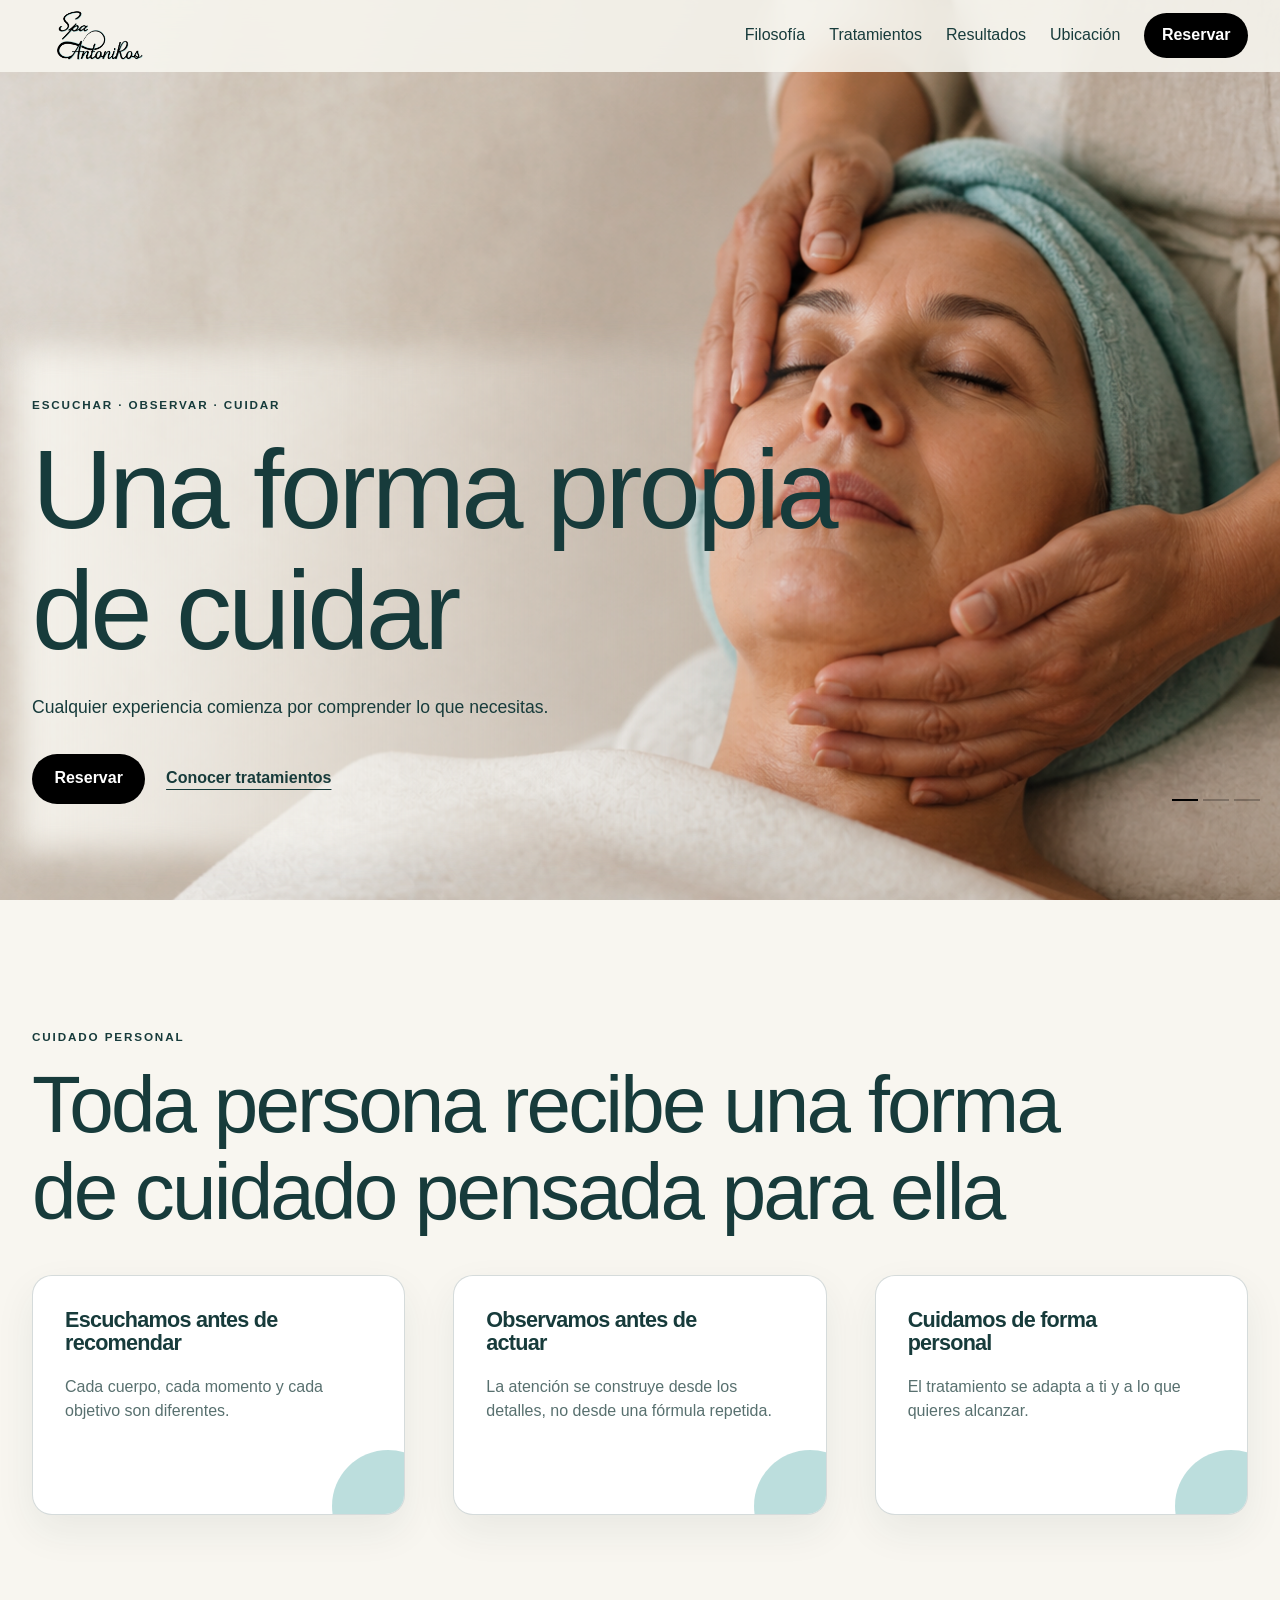
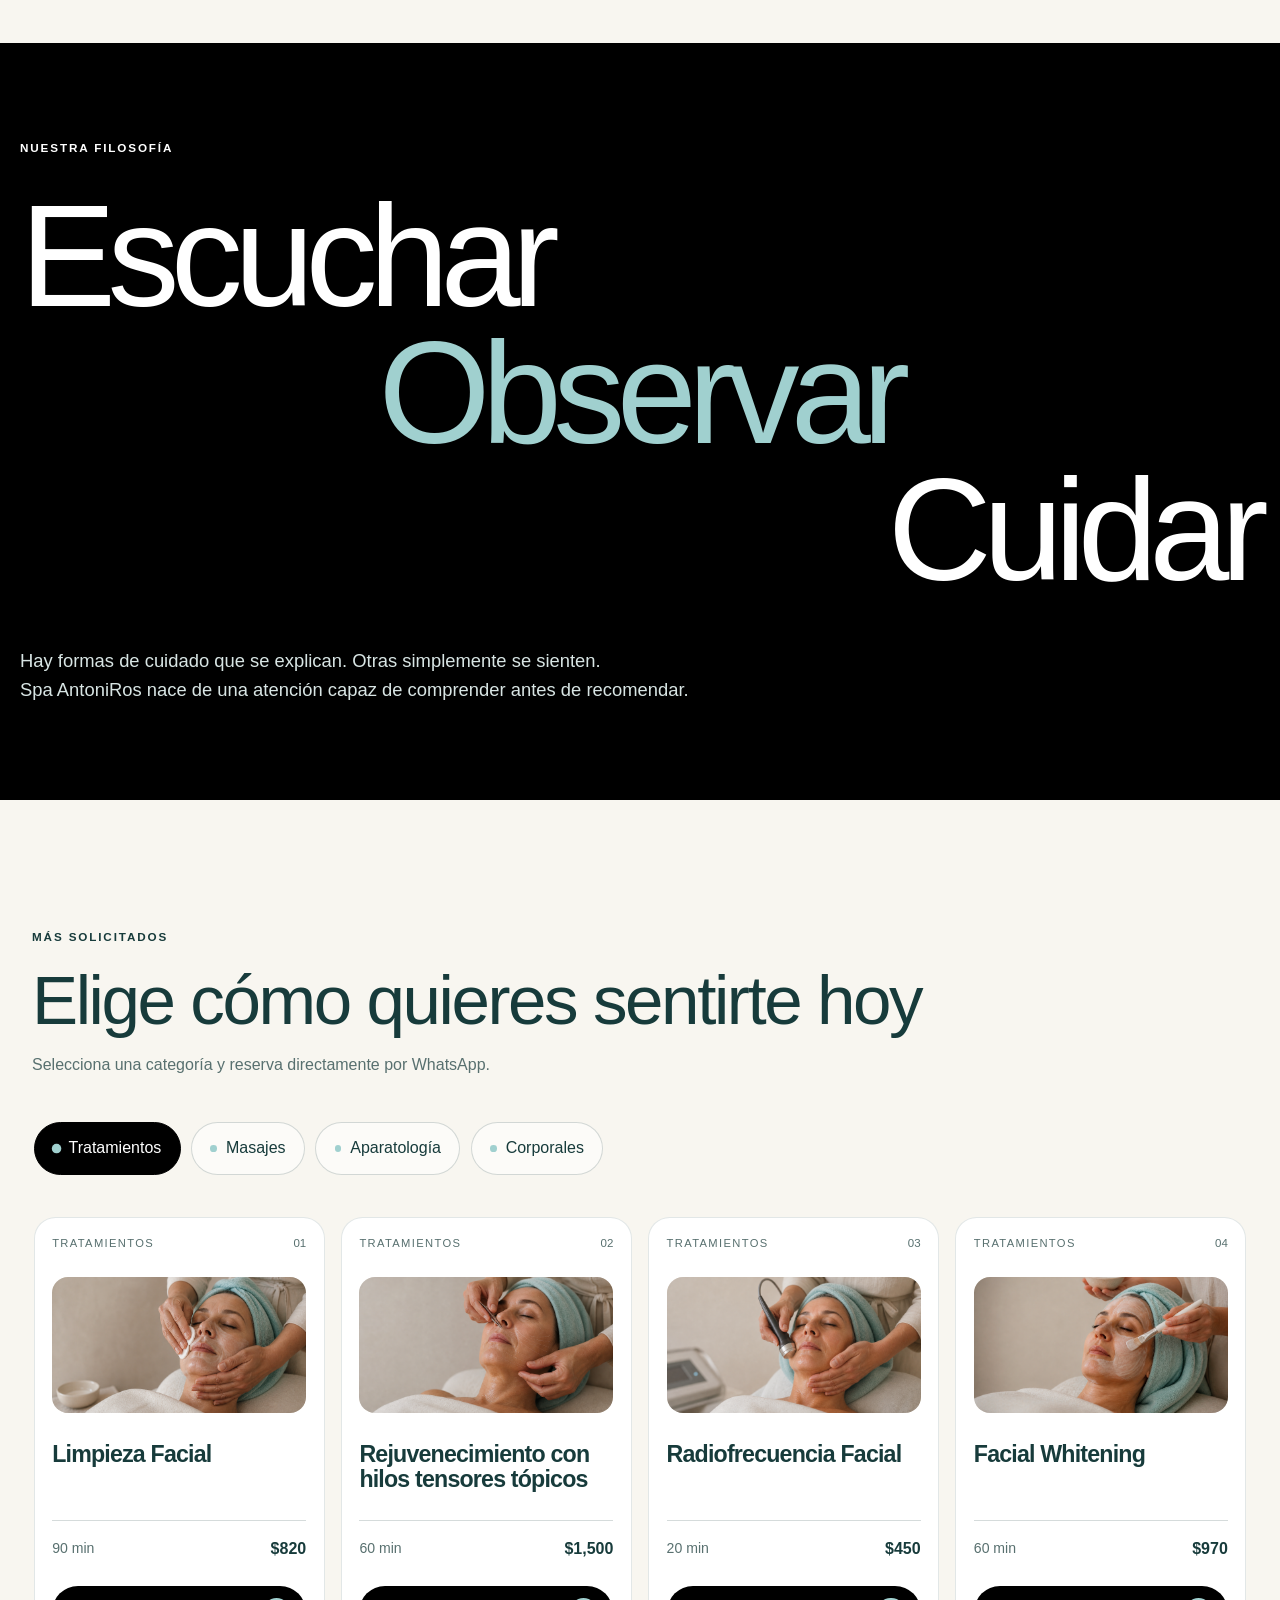
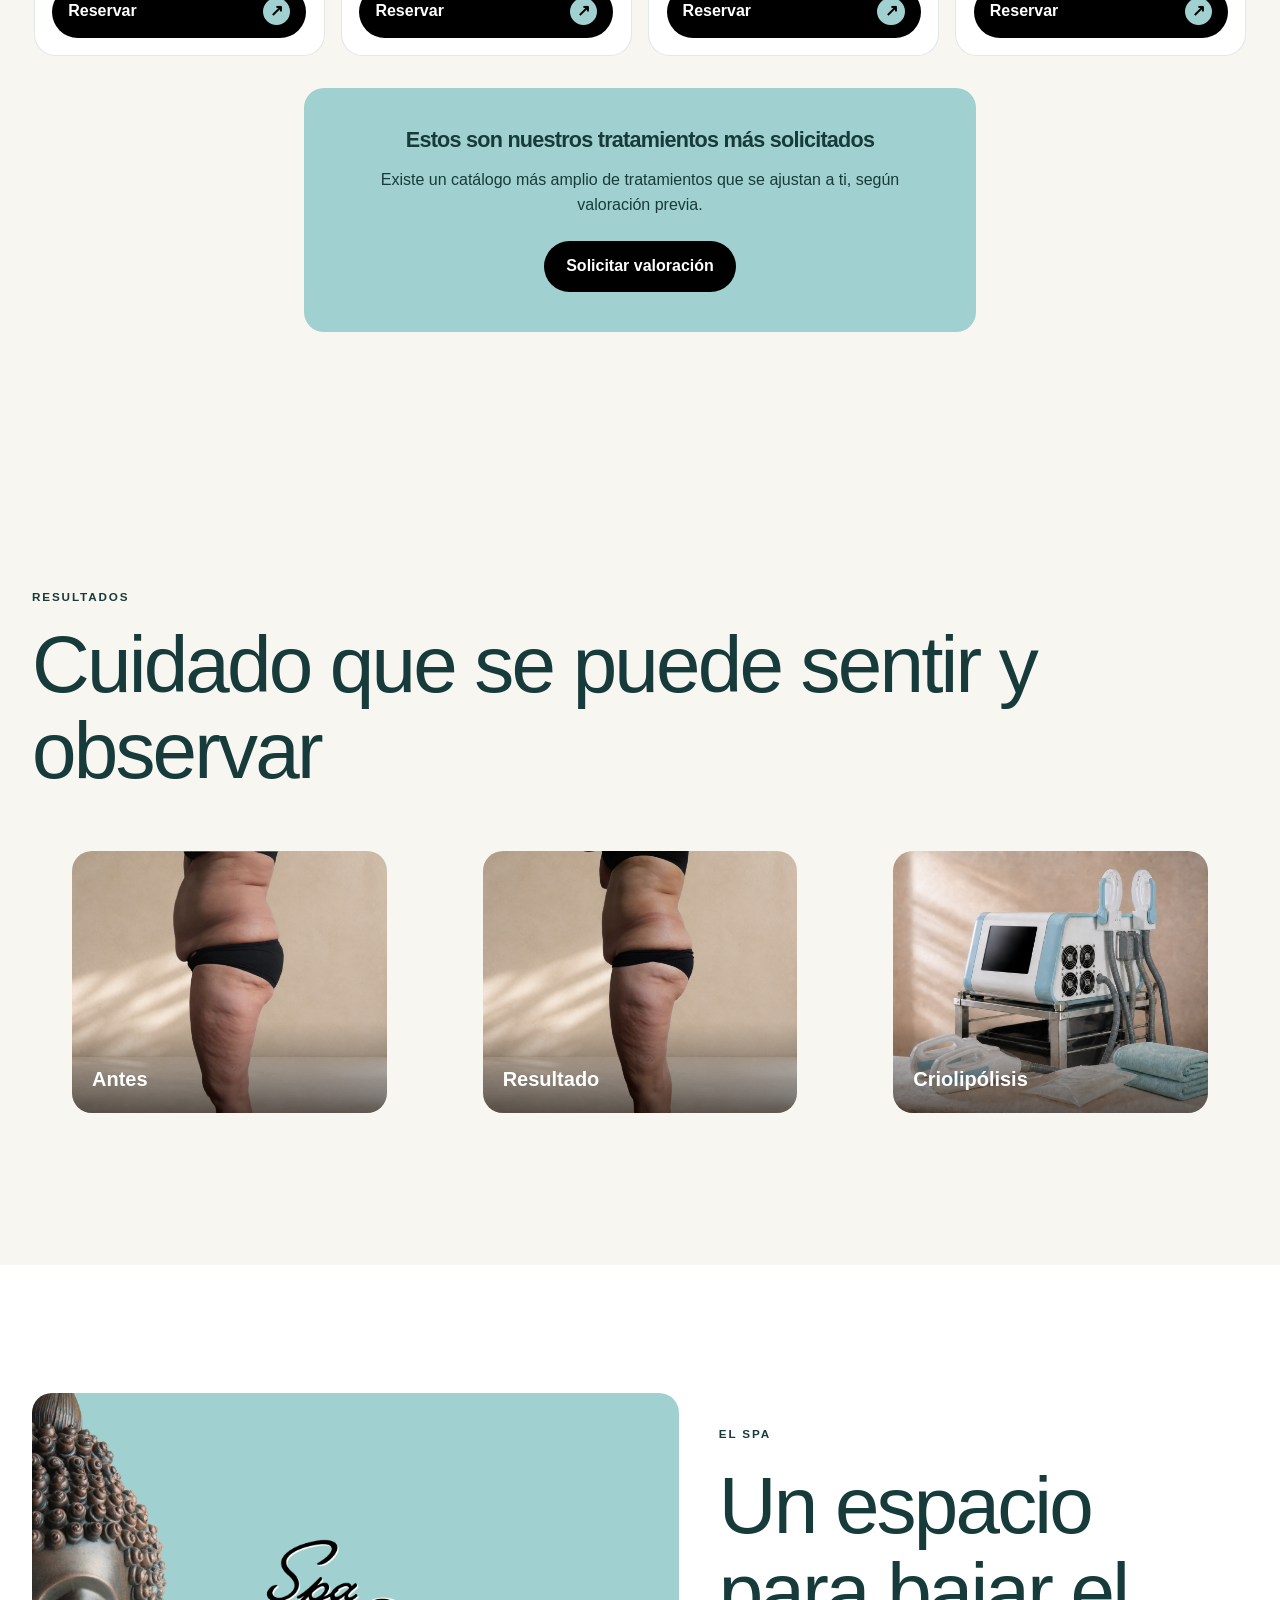
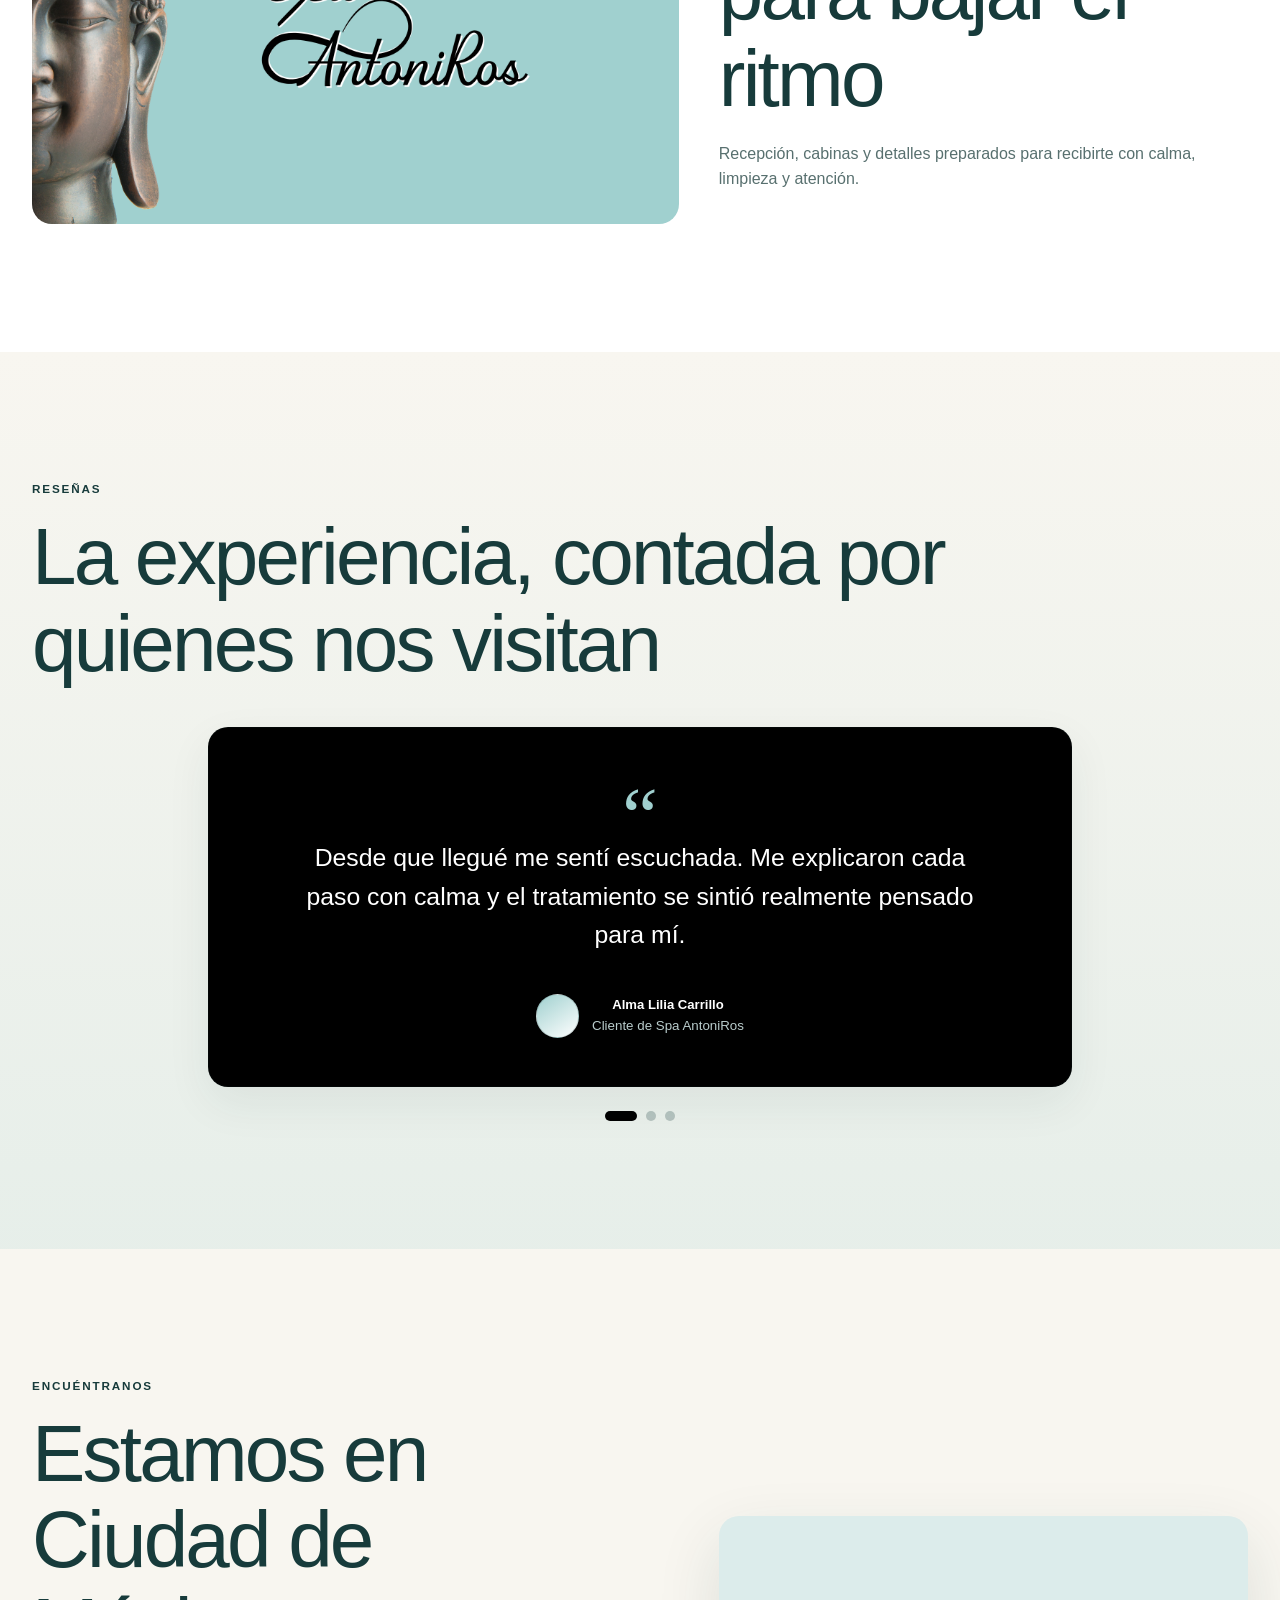
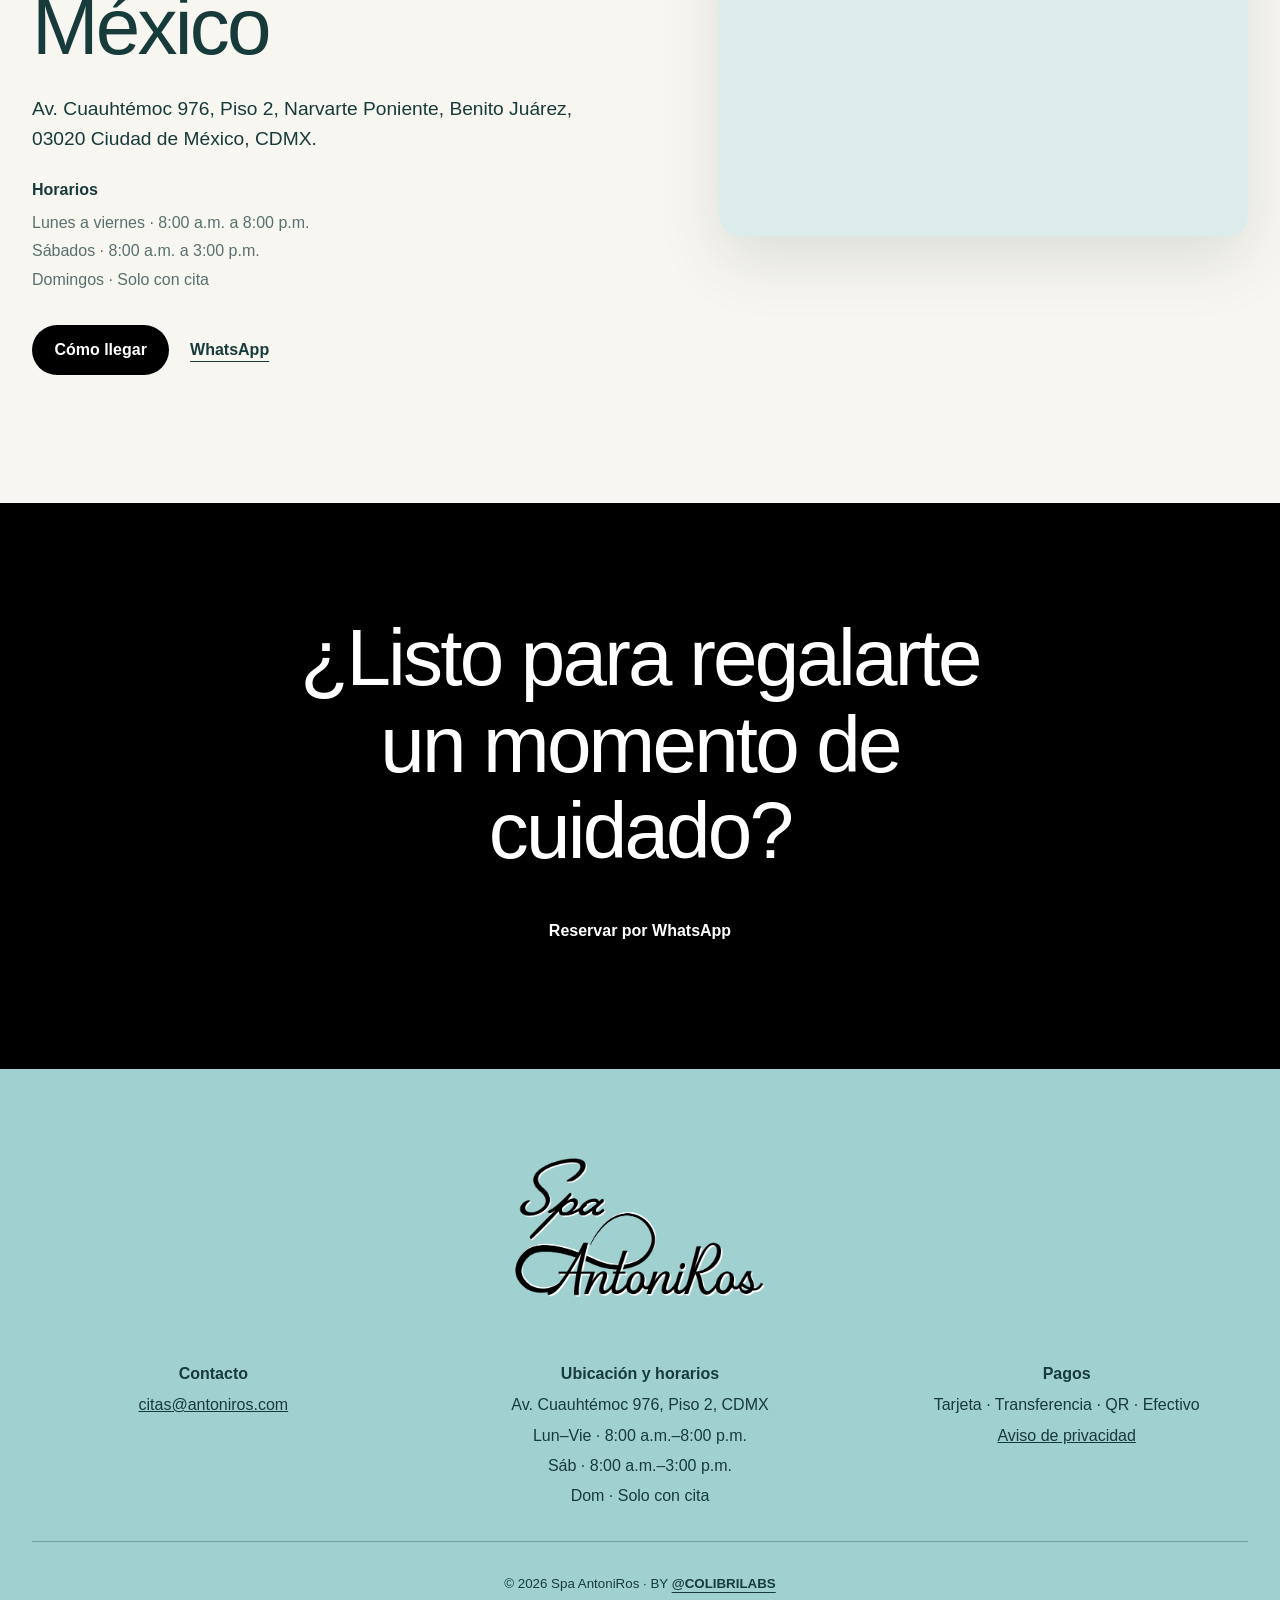
==== commit 4e782c99: "Actualiza correo de contacto" ====
--- a/spa-landing/index.html
+++ b/spa-landing/index.html
@@ -121,7 +121,7 @@
     <section class="final-cta"><h2>¿Listo para regalarte un momento de cuidado?</h2><a class="button" data-whatsapp data-message="Hola, quiero reservar una cita en Spa AntoniRos." href="#">Reservar por WhatsApp</a></section>
   </main>
 
-  <footer class="footer"><a class="footer__brand" href="#inicio" aria-label="Volver al inicio"><img class="footer__logo" src="assets/branding/logo-footer-white-transparent.png" alt="Spa AntoniRos"></a><div><strong>Contacto</strong><a data-whatsapp data-message="Hola, quiero información sobre Spa AntoniRos." href="#">+52 55 6449 2530</a></div><div><strong>Ubicación y horarios</strong><span>Av. Cuauhtémoc 976, Piso 2, CDMX</span><span>Lun–Vie · 8:00 a.m.–8:00 p.m.</span><span>Sáb · 8:00 a.m.–3:00 p.m.</span><span>Dom · Solo con cita</span></div><div><strong>Pagos</strong><span>Tarjeta · Transferencia · QR · Efectivo</span><a href="assets/legal/aviso-de-privacidad-spa-antoniros.pdf" target="_blank" rel="noopener">Aviso de privacidad</a></div><small>© <span id="year"></span> Spa AntoniRos · BY <a class="colibrilabs-link" href="https://colibrilabs-hq.github.io/colibrilabs/" target="_blank" rel="noopener" aria-label="Visitar el sitio web de ColibriLabs">@COLIBRILABS</a></small></footer>
+  <footer class="footer"><a class="footer__brand" href="#inicio" aria-label="Volver al inicio"><img class="footer__logo" src="assets/branding/logo-footer-white-transparent.png" alt="Spa AntoniRos"></a><div><strong>Contacto</strong><a href="mailto:citas@antoniros.com">citas@antoniros.com</a></div><div><strong>Ubicación y horarios</strong><span>Av. Cuauhtémoc 976, Piso 2, CDMX</span><span>Lun–Vie · 8:00 a.m.–8:00 p.m.</span><span>Sáb · 8:00 a.m.–3:00 p.m.</span><span>Dom · Solo con cita</span></div><div><strong>Pagos</strong><span>Tarjeta · Transferencia · QR · Efectivo</span><a href="assets/legal/aviso-de-privacidad-spa-antoniros.pdf" target="_blank" rel="noopener">Aviso de privacidad</a></div><small>© <span id="year"></span> Spa AntoniRos · BY <a class="colibrilabs-link" href="https://colibrilabs-hq.github.io/colibrilabs/" target="_blank" rel="noopener" aria-label="Visitar el sitio web de ColibriLabs">@COLIBRILABS</a></small></footer>
   <script src="js/app.js" defer></script><script src="js/menu.js" defer></script><script src="js/scroll.js" defer></script><script src="js/slider.js" defer></script><script src="js/animations.js" defer></script>
 </body>
 </html>
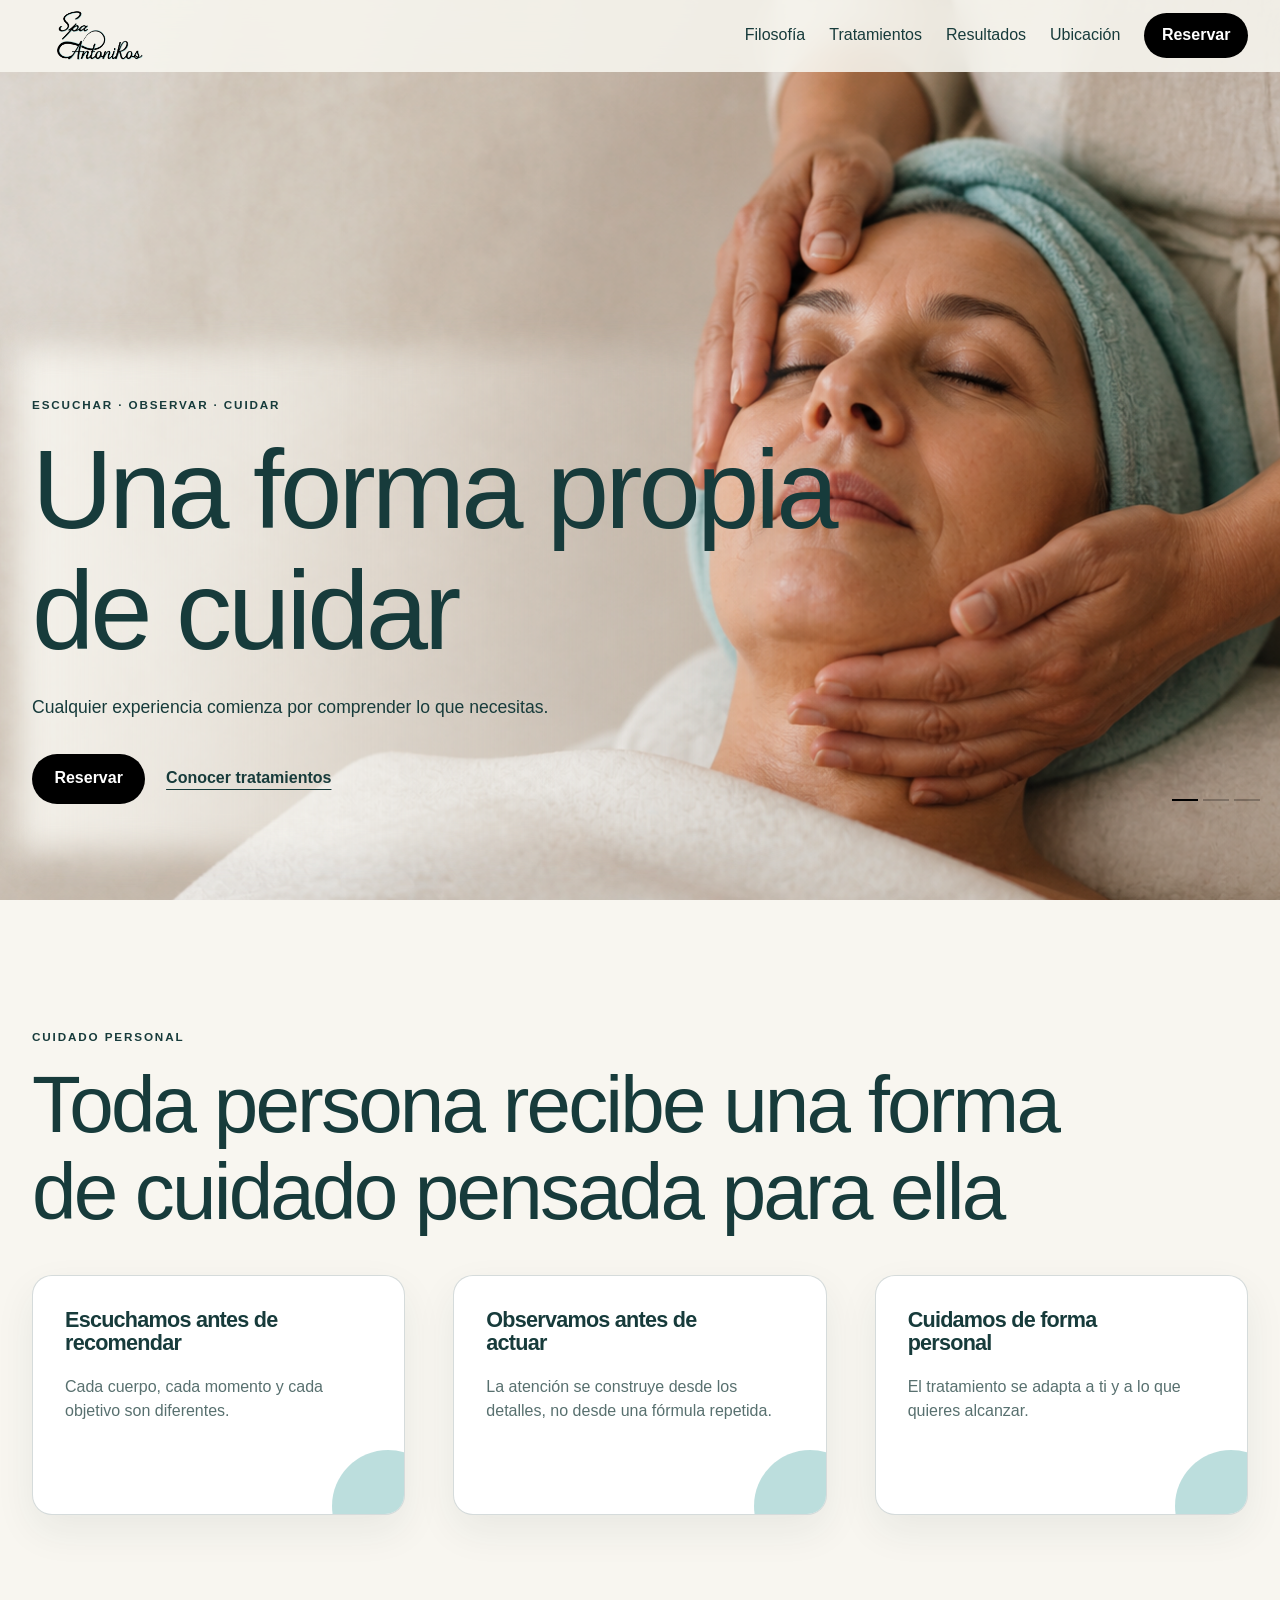
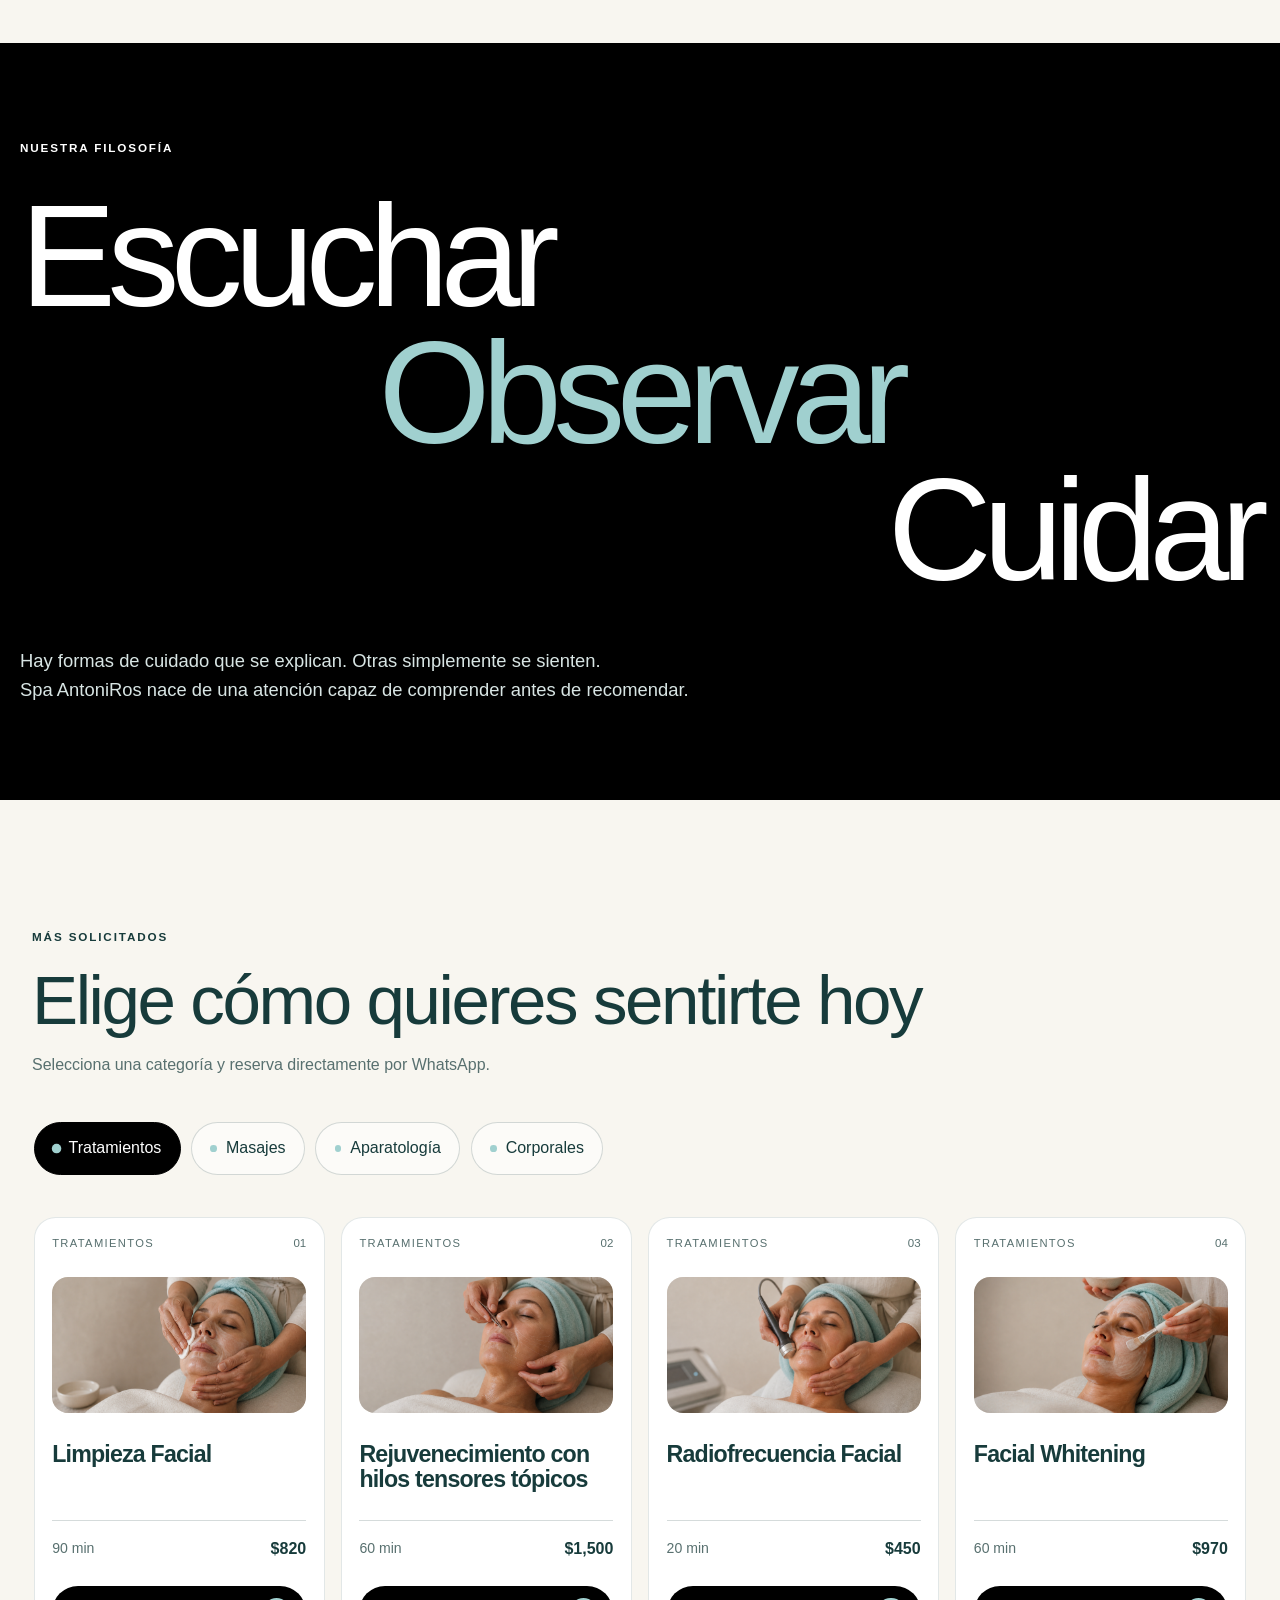
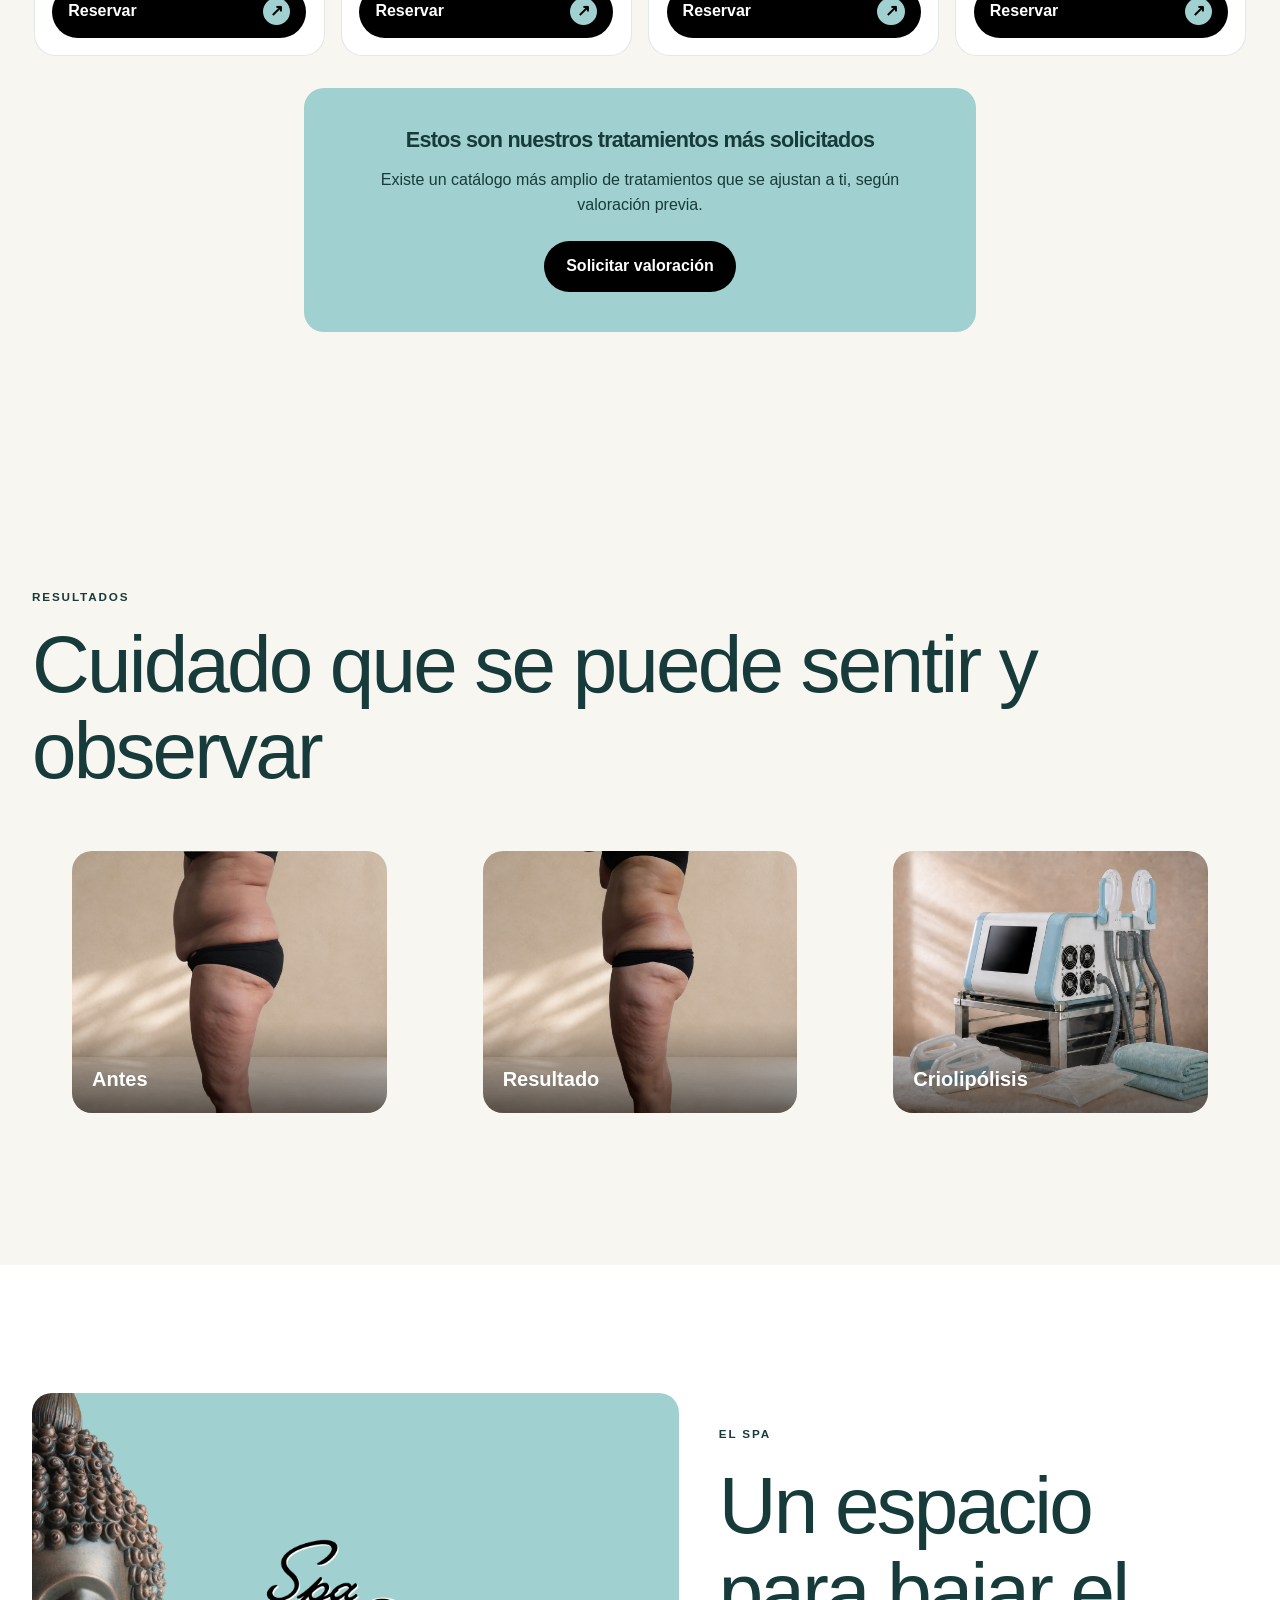
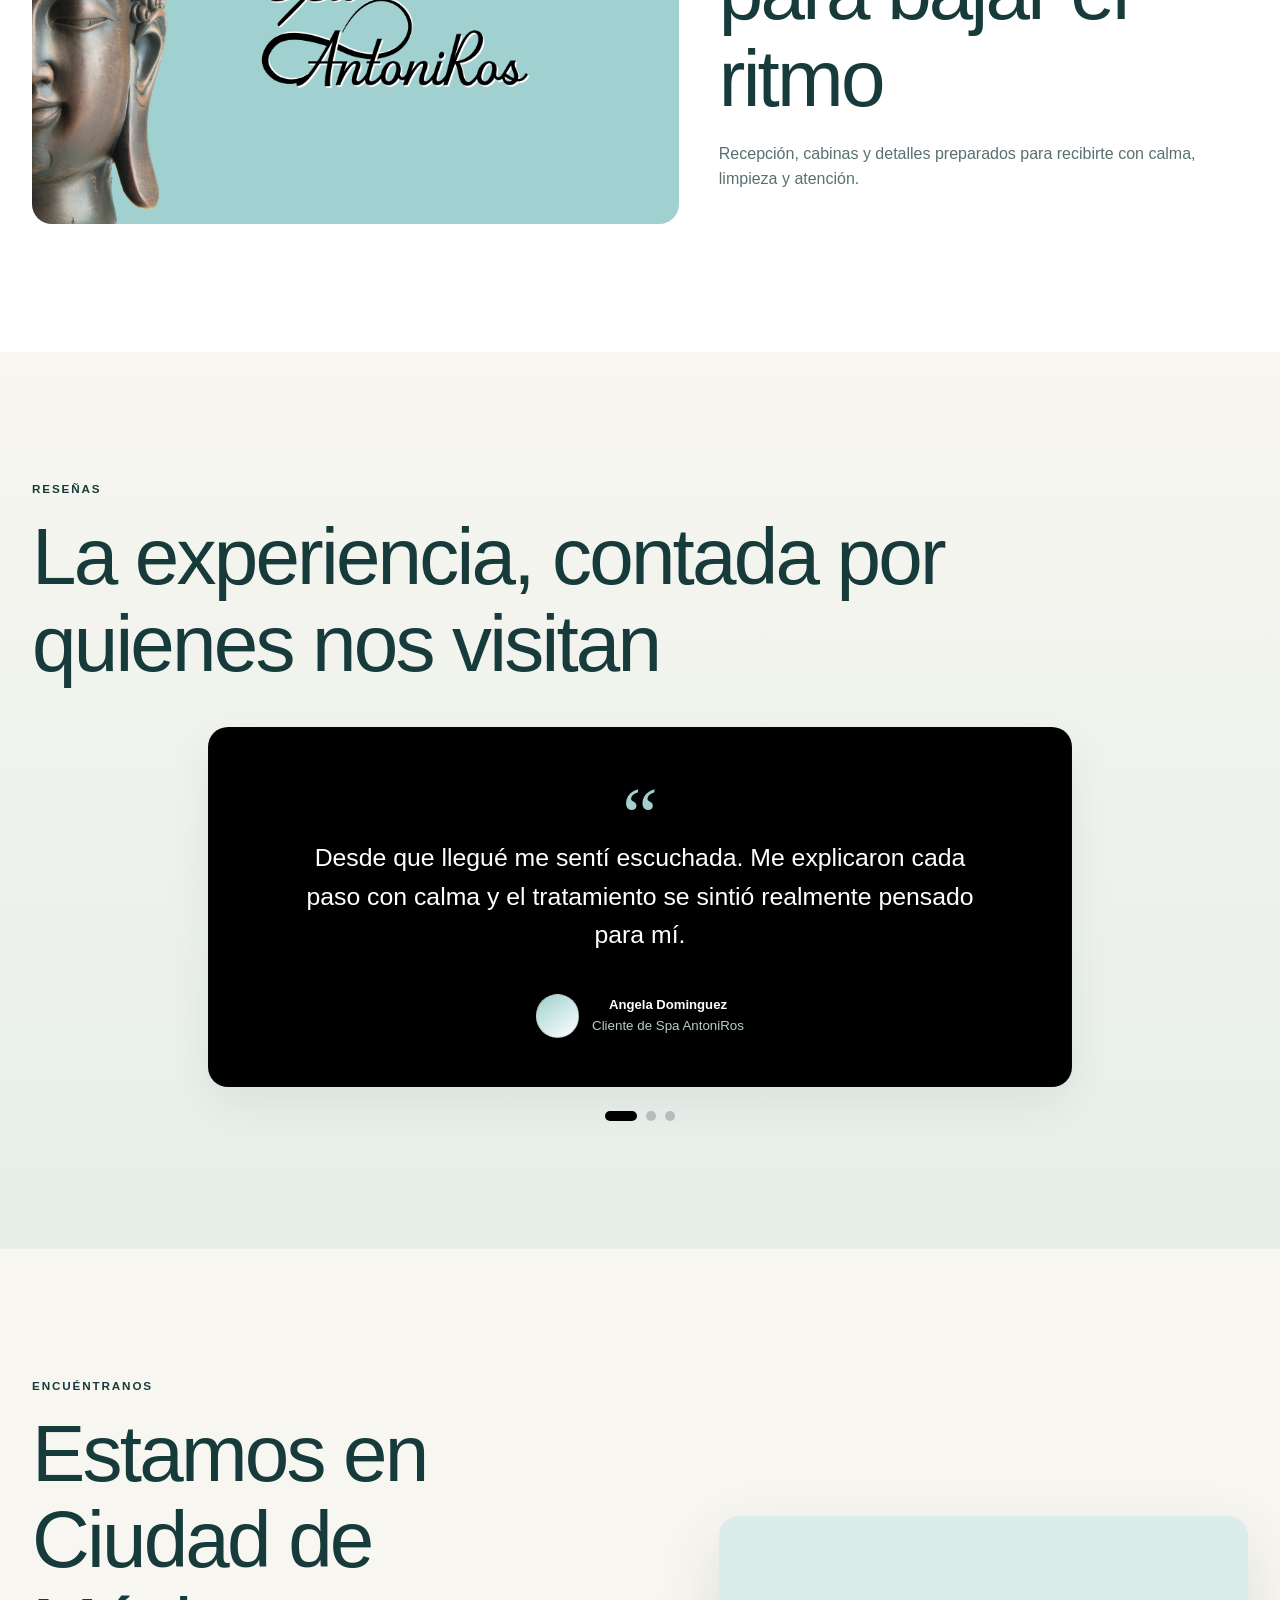
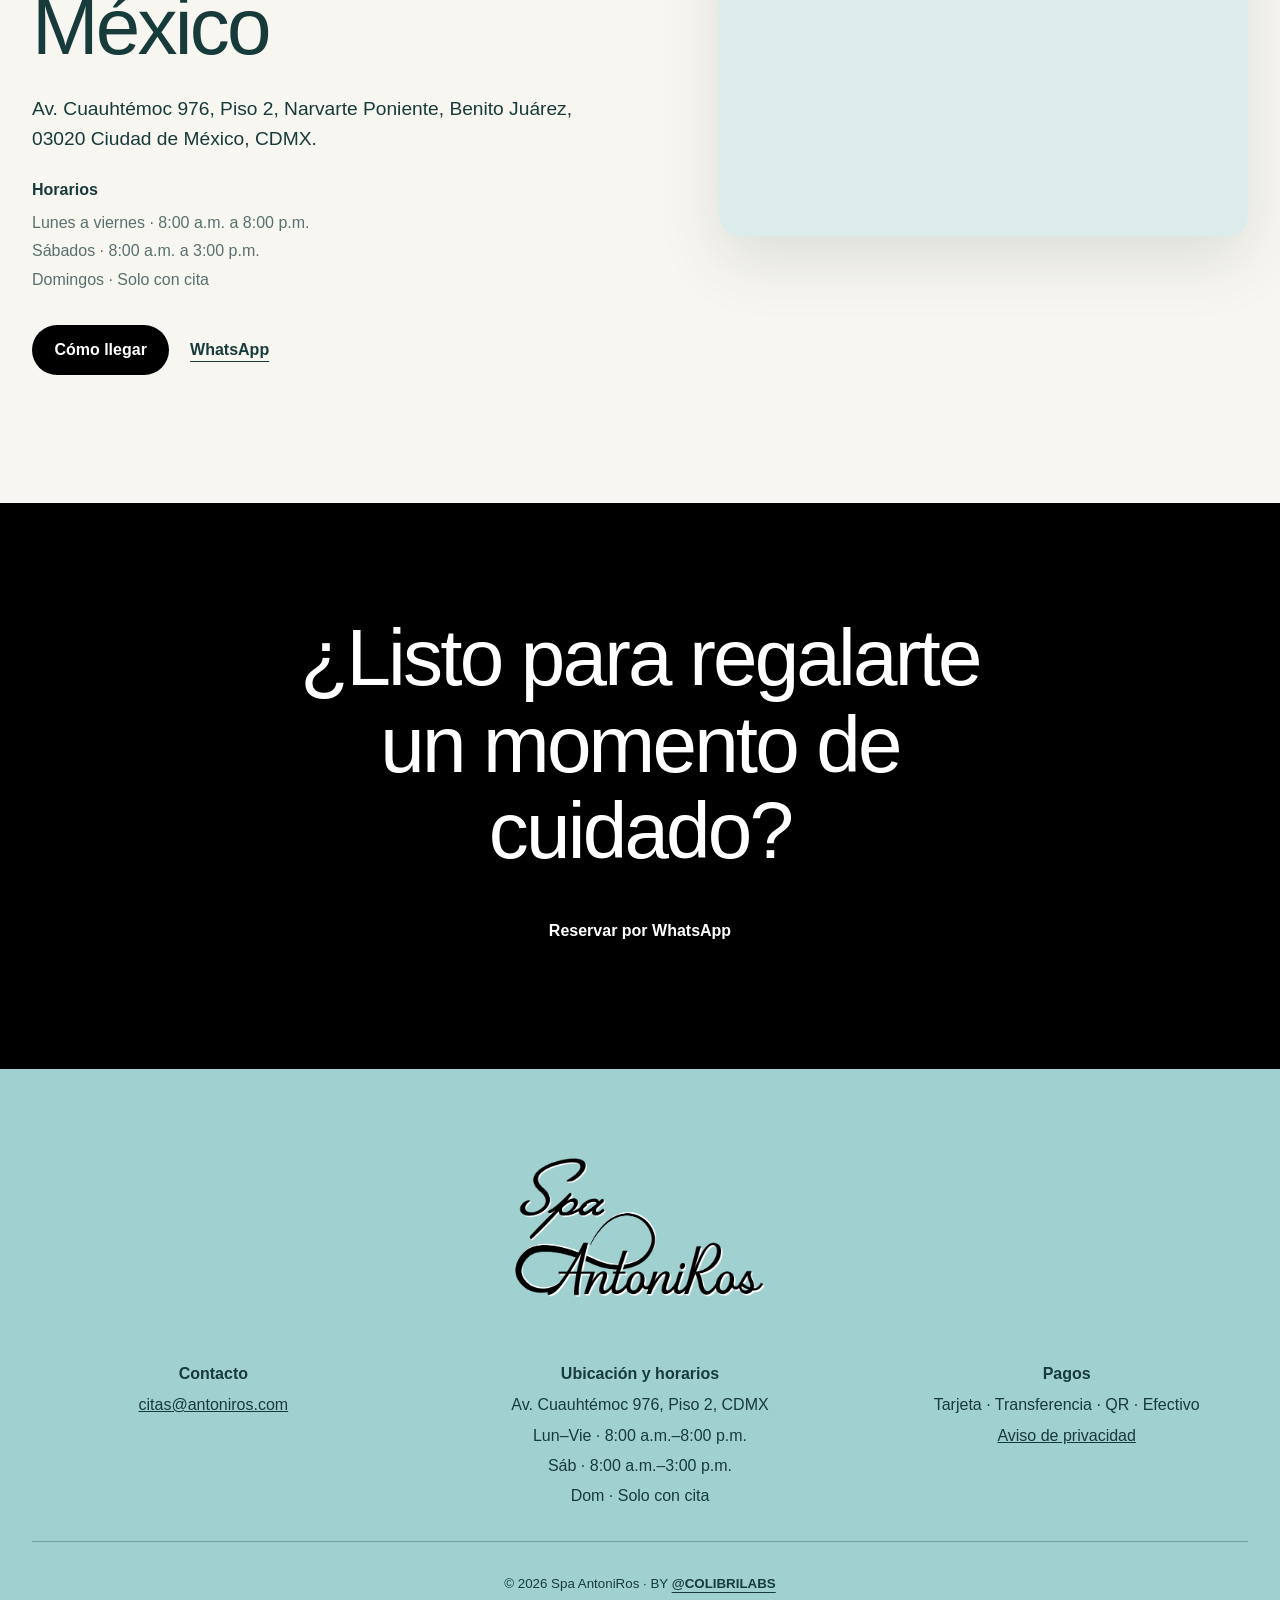
==== commit 991921c6: "Actualiza nombre en resenas" ====
--- a/spa-landing/index.html
+++ b/spa-landing/index.html
@@ -105,11 +105,11 @@
       <div class="section__intro reveal"><p class="eyebrow">Reseñas</p><h2 id="testimonials-title">La experiencia, contada por quienes nos visitan</h2></div>
       <div class="testimonial-carousel" data-testimonial-carousel>
         <div class="testimonial-grid" aria-live="polite">
-          <article class="testimonial-card testimonial-card--featured is-active"><span class="testimonial-card__quote" aria-hidden="true">“</span><p>Desde que llegué me sentí escuchada. Me explicaron cada paso con calma y el tratamiento se sintió realmente pensado para mí.</p><footer><span class="testimonial-card__avatar" aria-hidden="true"></span><div><strong>Alma Lilia Carrillo</strong><small>Cliente de Spa AntoniRos</small></div></footer></article>
+          <article class="testimonial-card testimonial-card--featured is-active"><span class="testimonial-card__quote" aria-hidden="true">“</span><p>Desde que llegué me sentí escuchada. Me explicaron cada paso con calma y el tratamiento se sintió realmente pensado para mí.</p><footer><span class="testimonial-card__avatar" aria-hidden="true"></span><div><strong>Angela Dominguez</strong><small>Cliente de Spa AntoniRos</small></div></footer></article>
           <article class="testimonial-card" aria-hidden="true"><span class="testimonial-card__quote" aria-hidden="true">“</span><p>Me gustó mucho que primero preguntaran qué necesitaba y cómo me sentía. La atención fue cercana, profesional y sin prisas.</p><footer><span class="testimonial-card__avatar" aria-hidden="true"></span><div><strong>Davne Lopez Flores</strong><small>Cliente de Spa AntoniRos</small></div></footer></article>
           <article class="testimonial-card" aria-hidden="true"><span class="testimonial-card__quote" aria-hidden="true">“</span><p>El espacio transmite tranquilidad desde que entras. Salí muy satisfecho con la atención y con ganas de volver para continuar mi cuidado.</p><footer><span class="testimonial-card__avatar" aria-hidden="true"></span><div><strong>Santiago Landeros</strong><small>Cliente de Spa AntoniRos</small></div></footer></article>
         </div>
-        <div class="testimonial-dots" aria-label="Seleccionar testimonio"><button class="is-active" type="button" aria-label="Testimonio de Alma Lilia Carrillo"></button><button type="button" aria-label="Testimonio de Davne Lopez Flores"></button><button type="button" aria-label="Testimonio de Santiago Landeros"></button></div>
+        <div class="testimonial-dots" aria-label="Seleccionar testimonio"><button class="is-active" type="button" aria-label="Testimonio de Angela Dominguez"></button><button type="button" aria-label="Testimonio de Davne Lopez Flores"></button><button type="button" aria-label="Testimonio de Santiago Landeros"></button></div>
       </div>
     </section>
 
